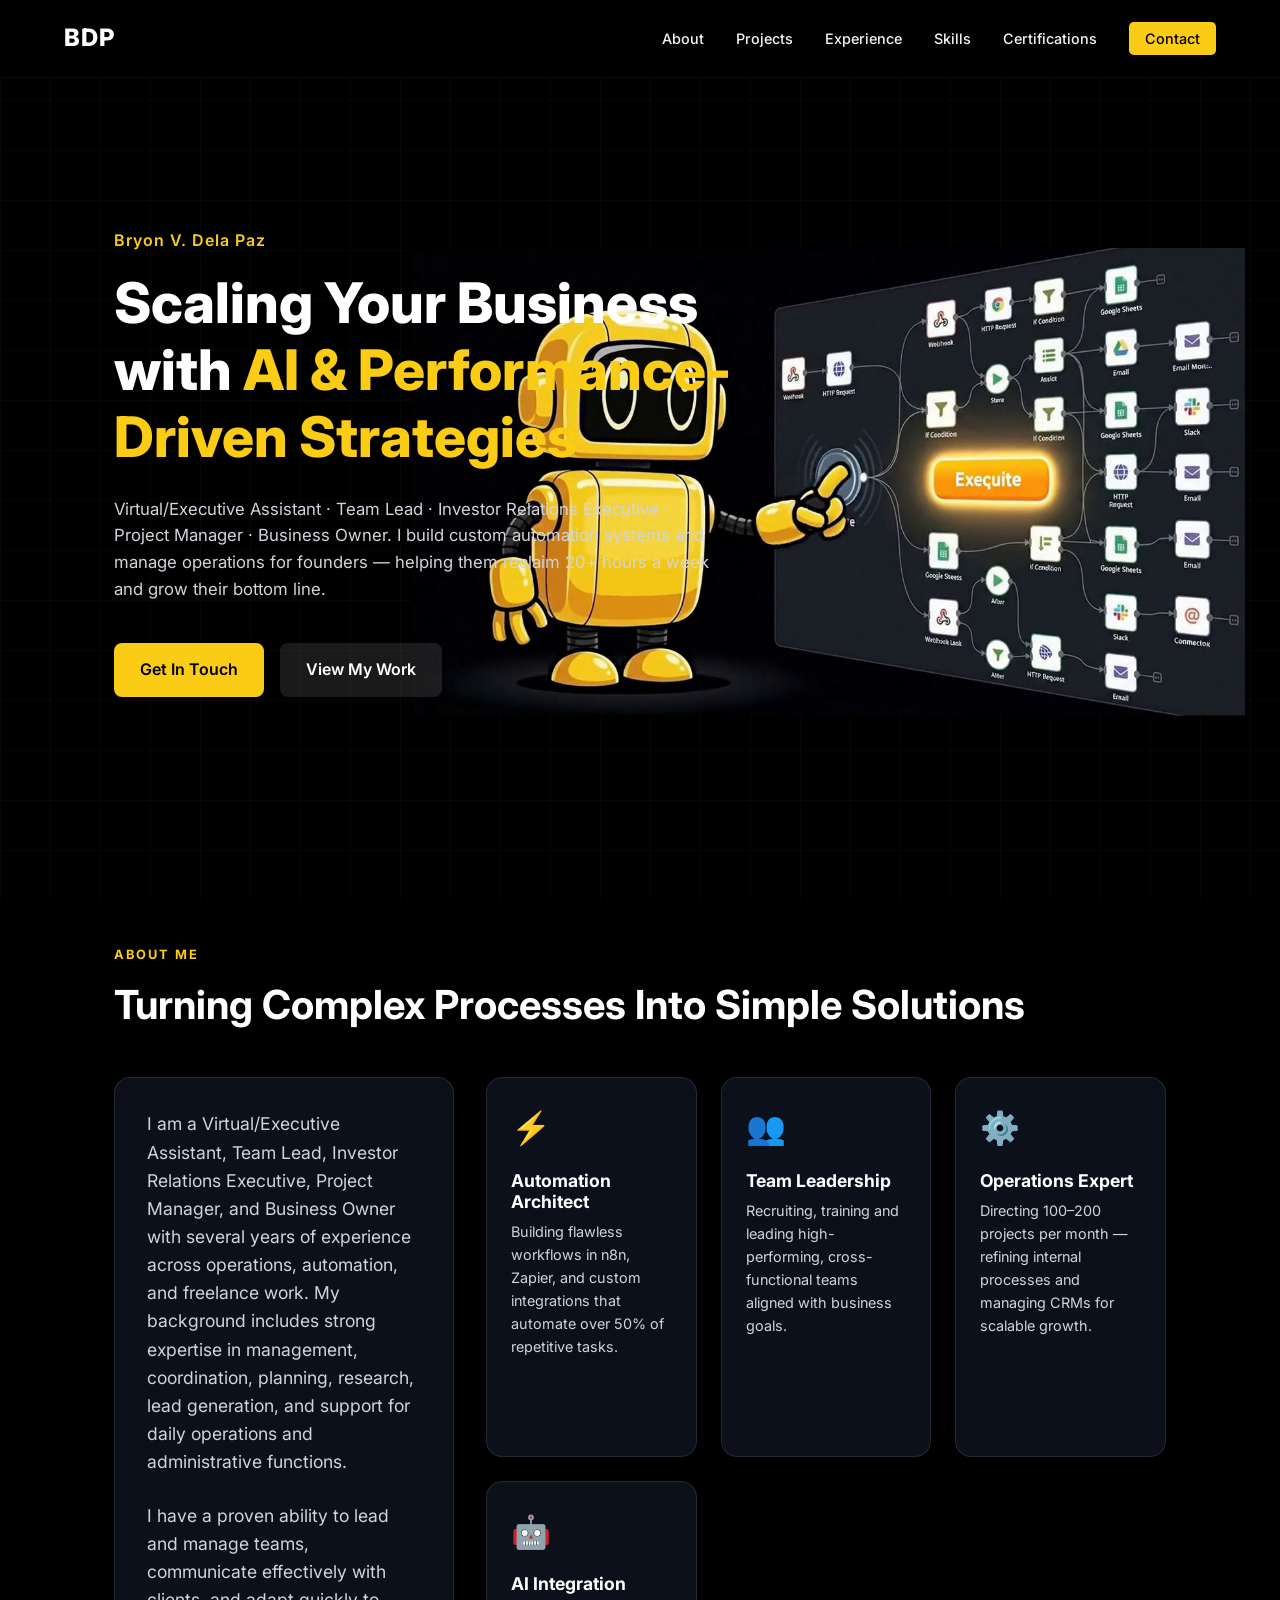
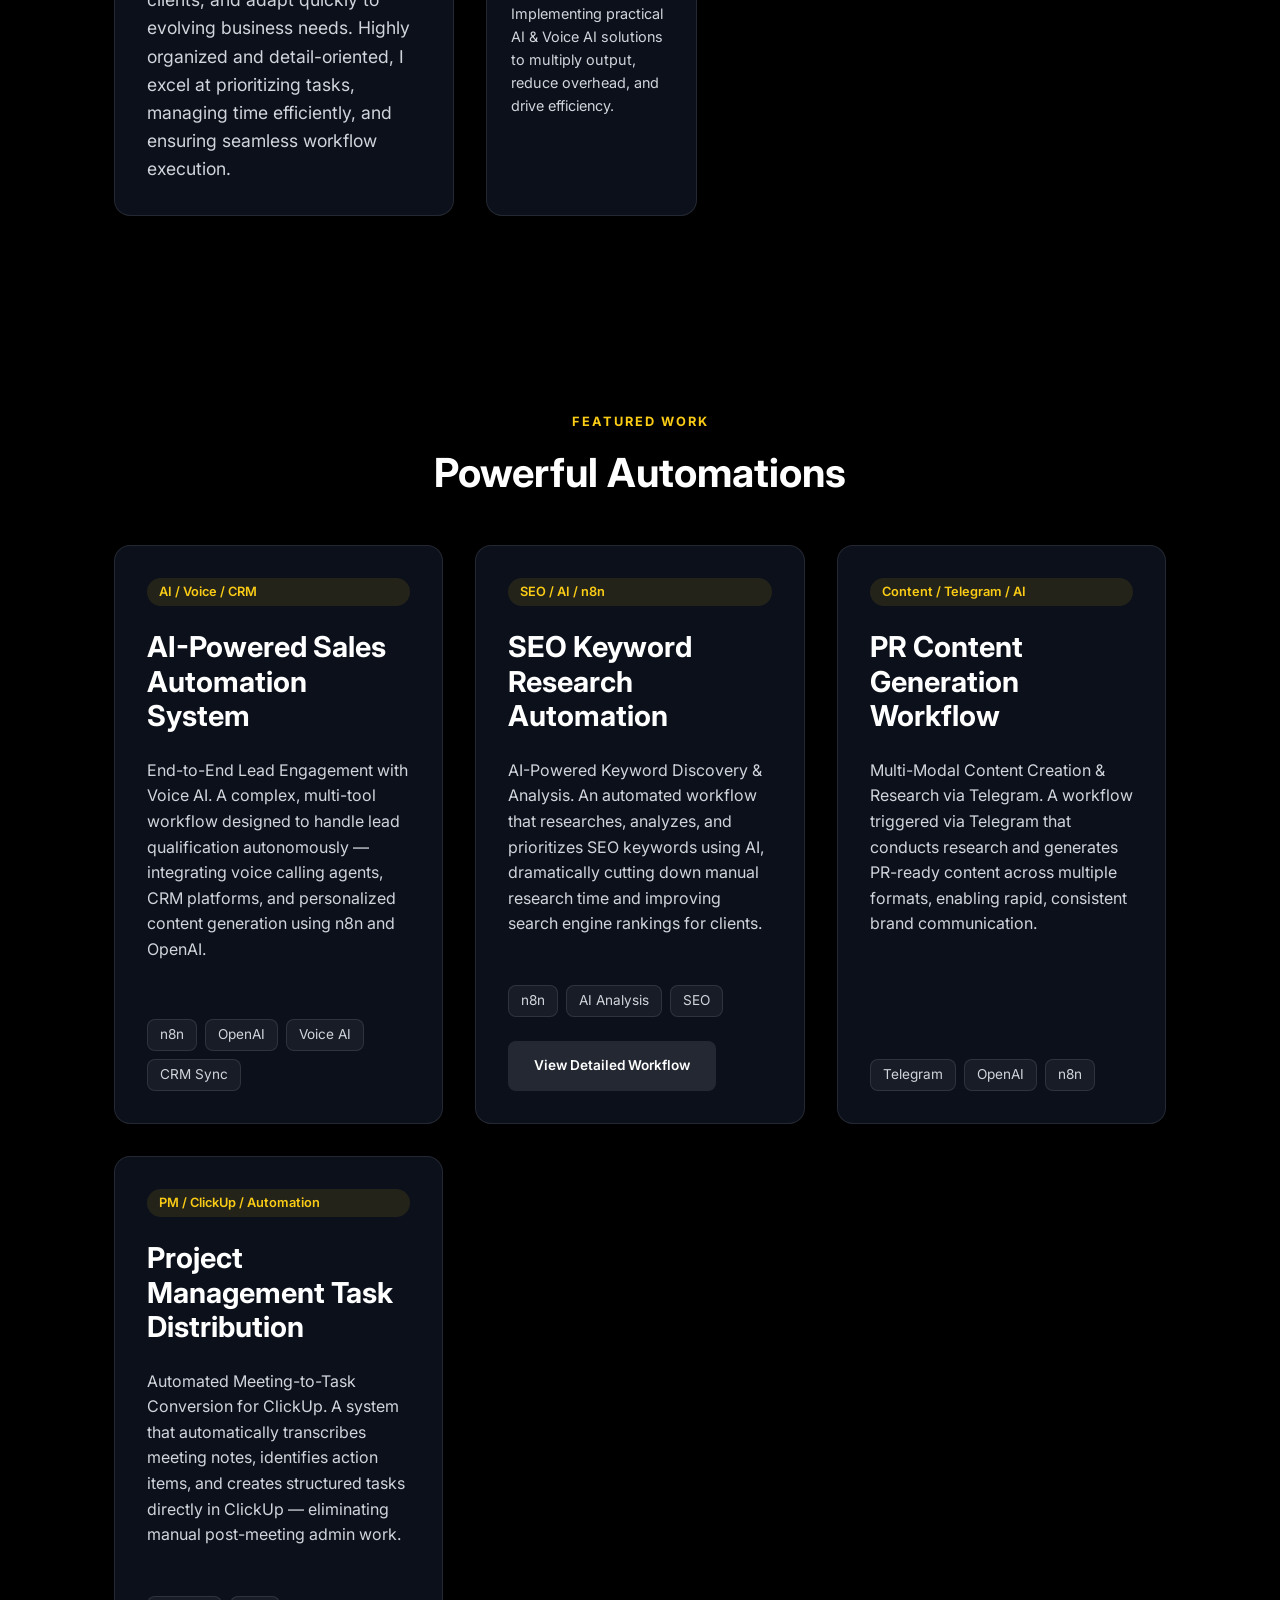
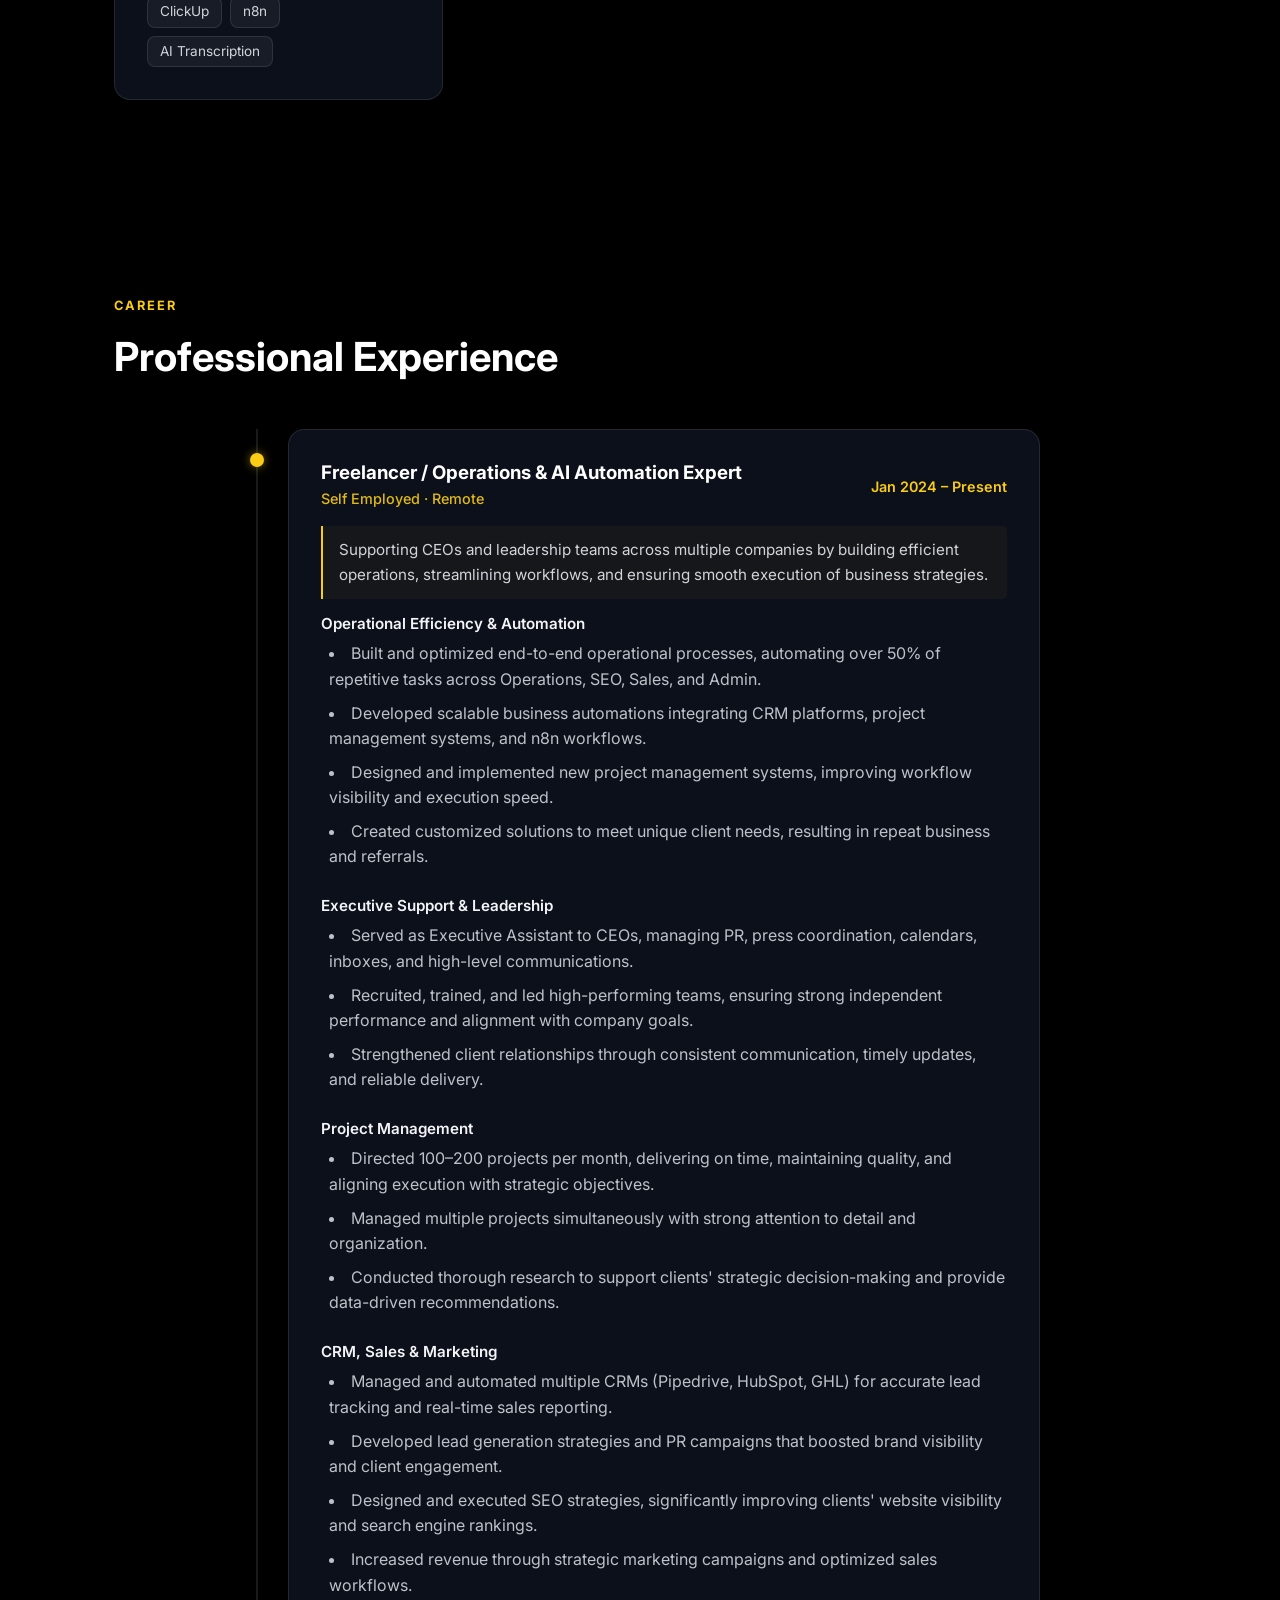
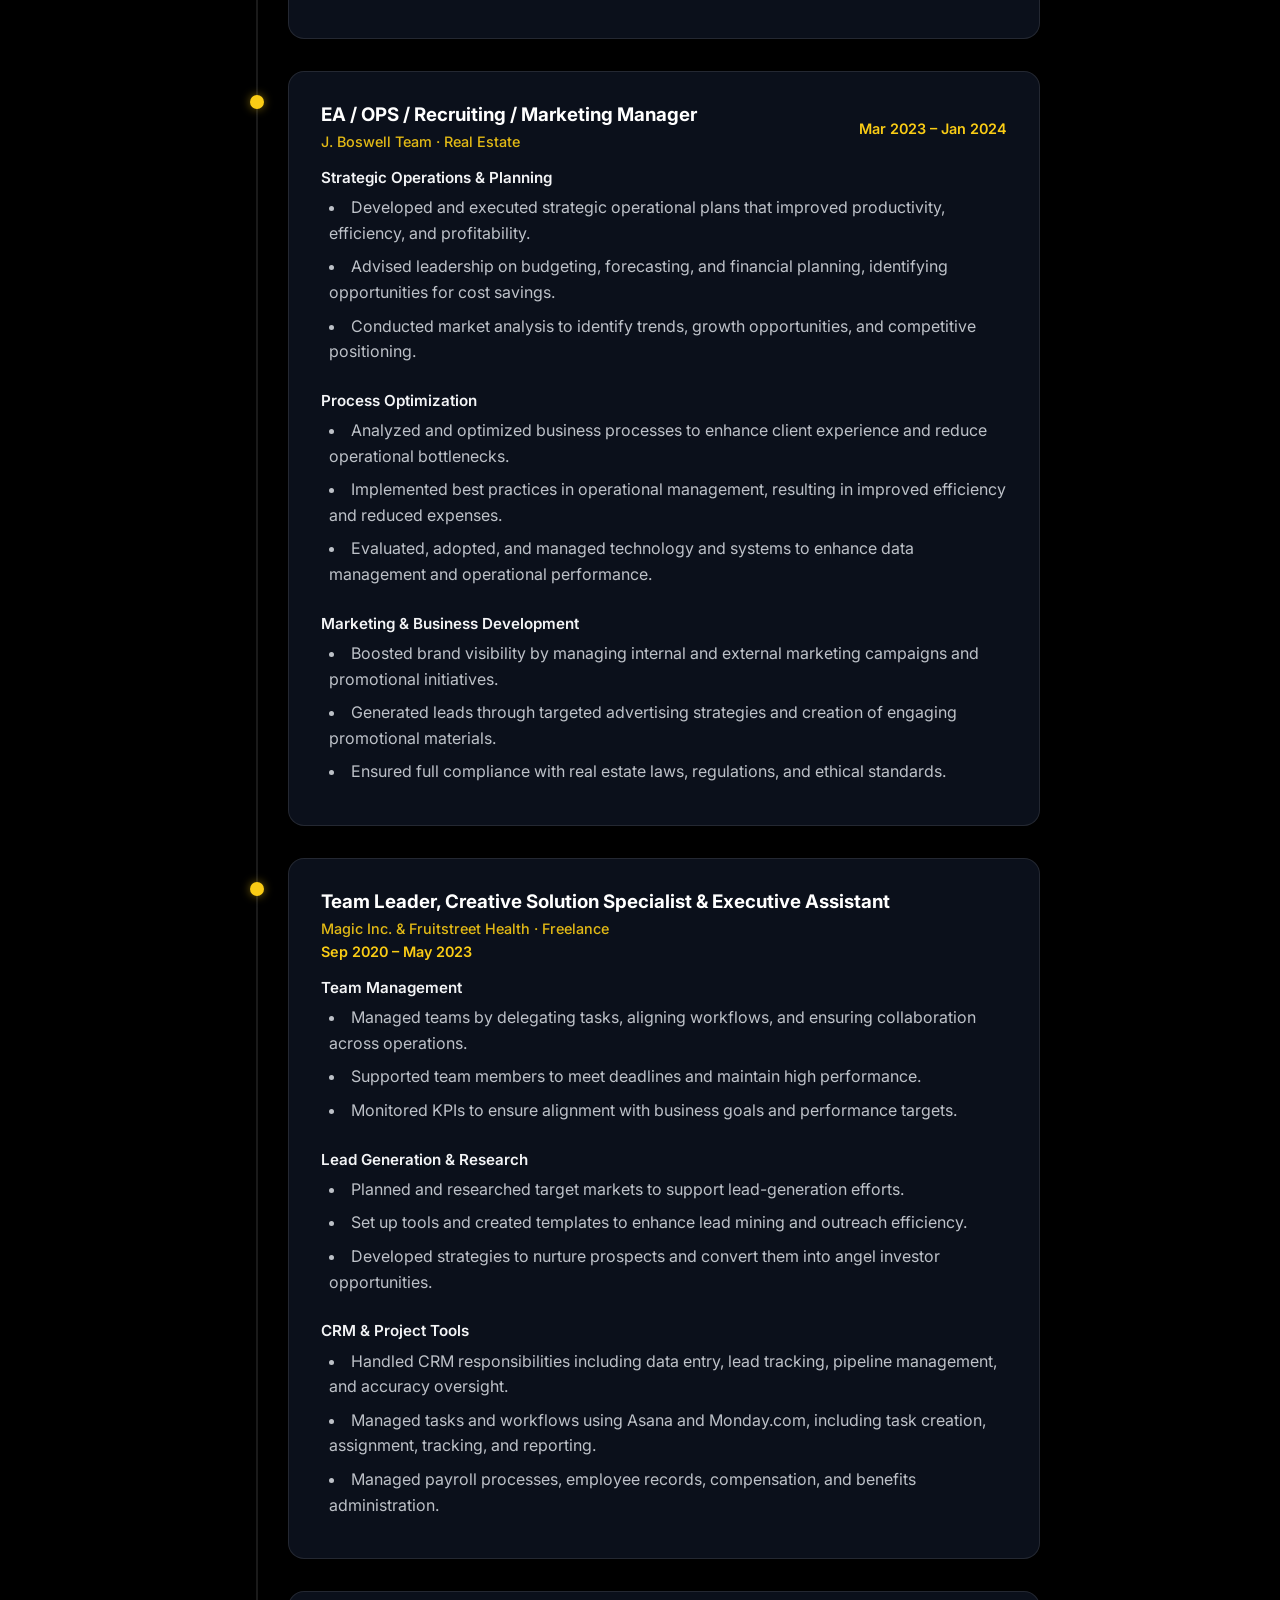
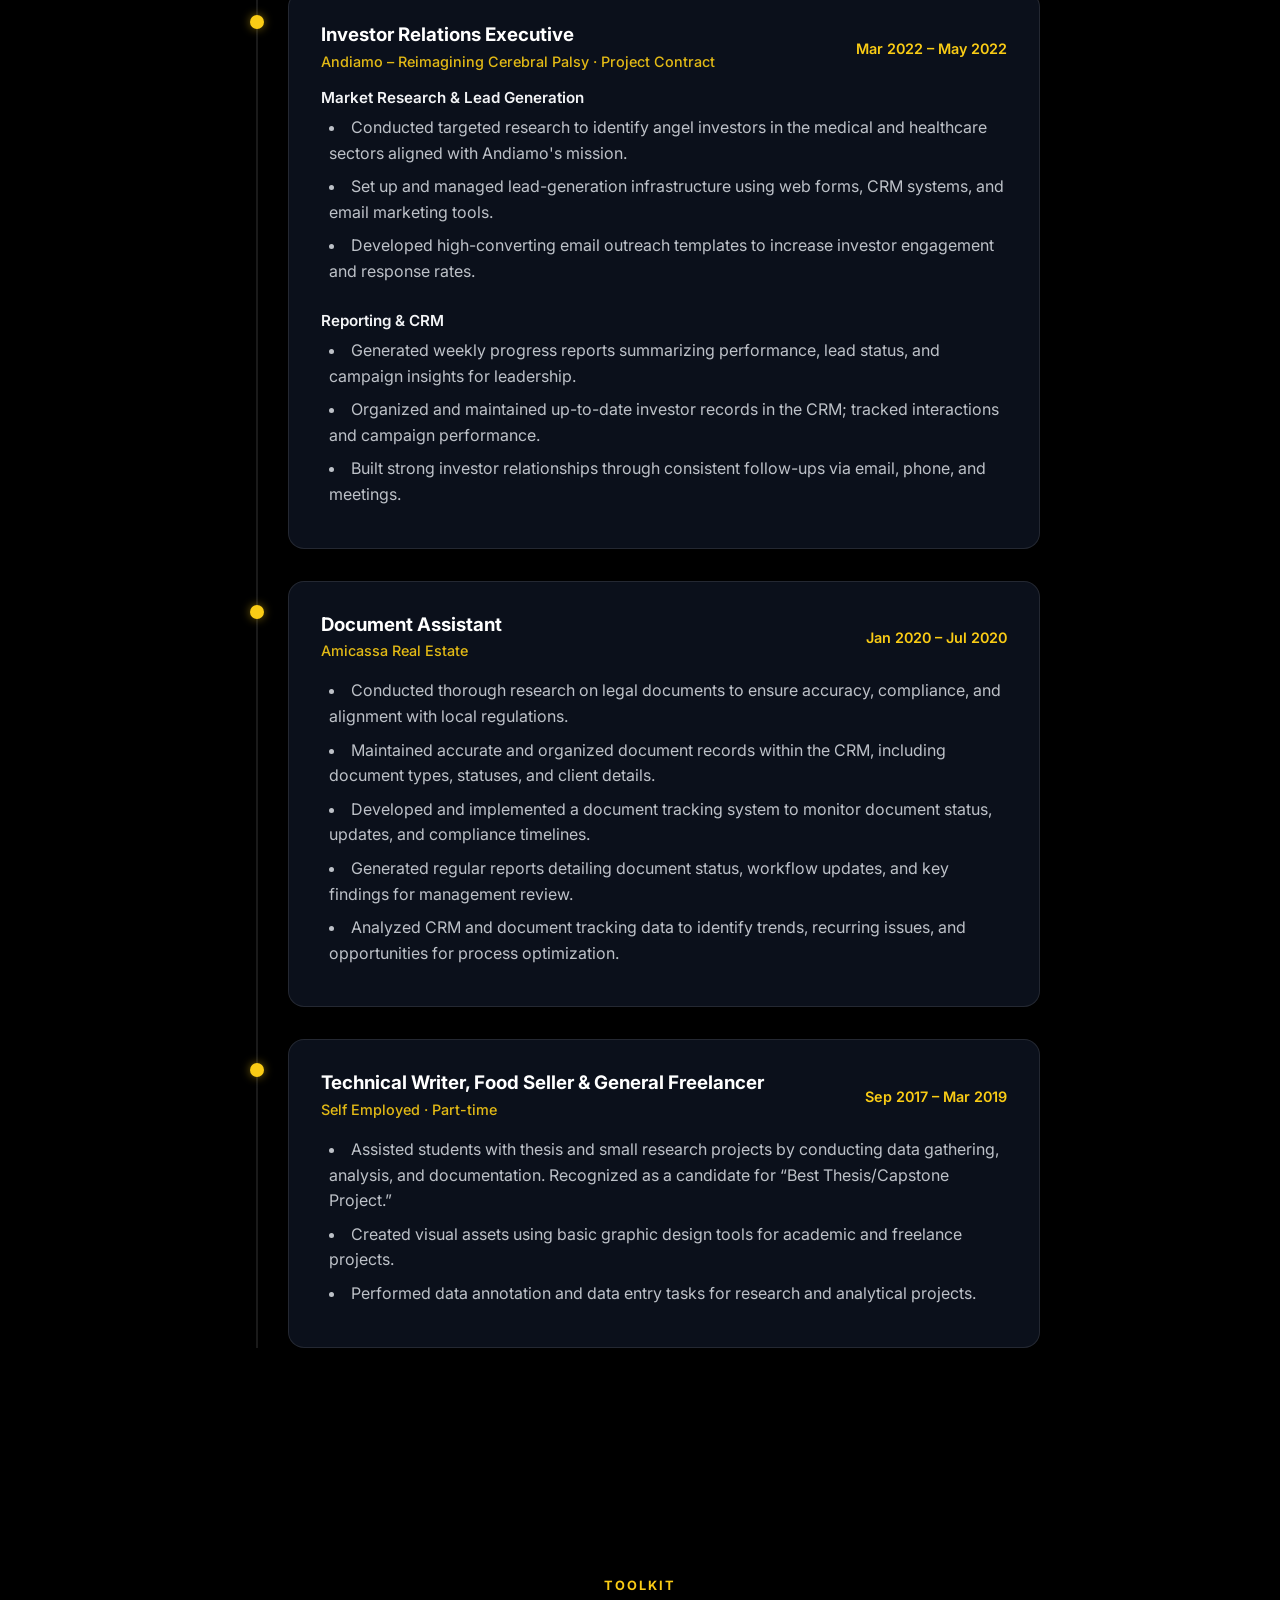
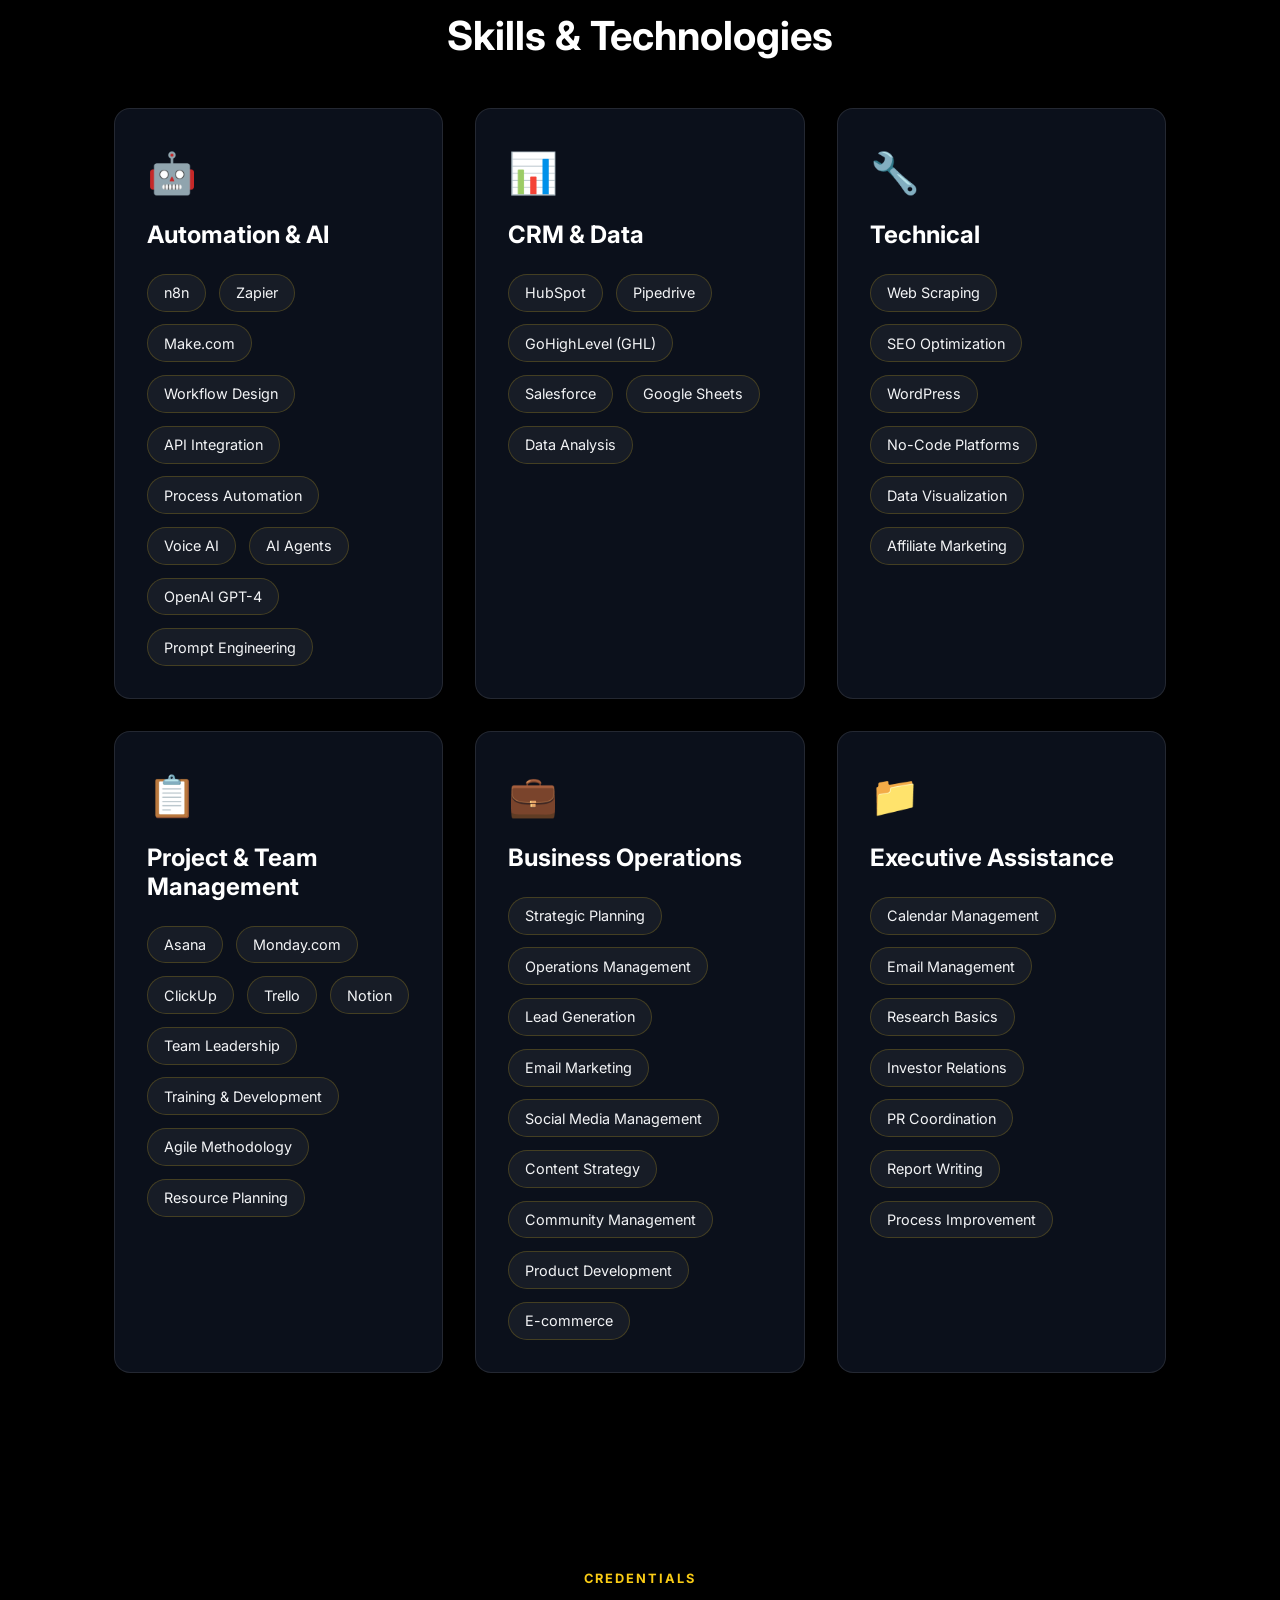
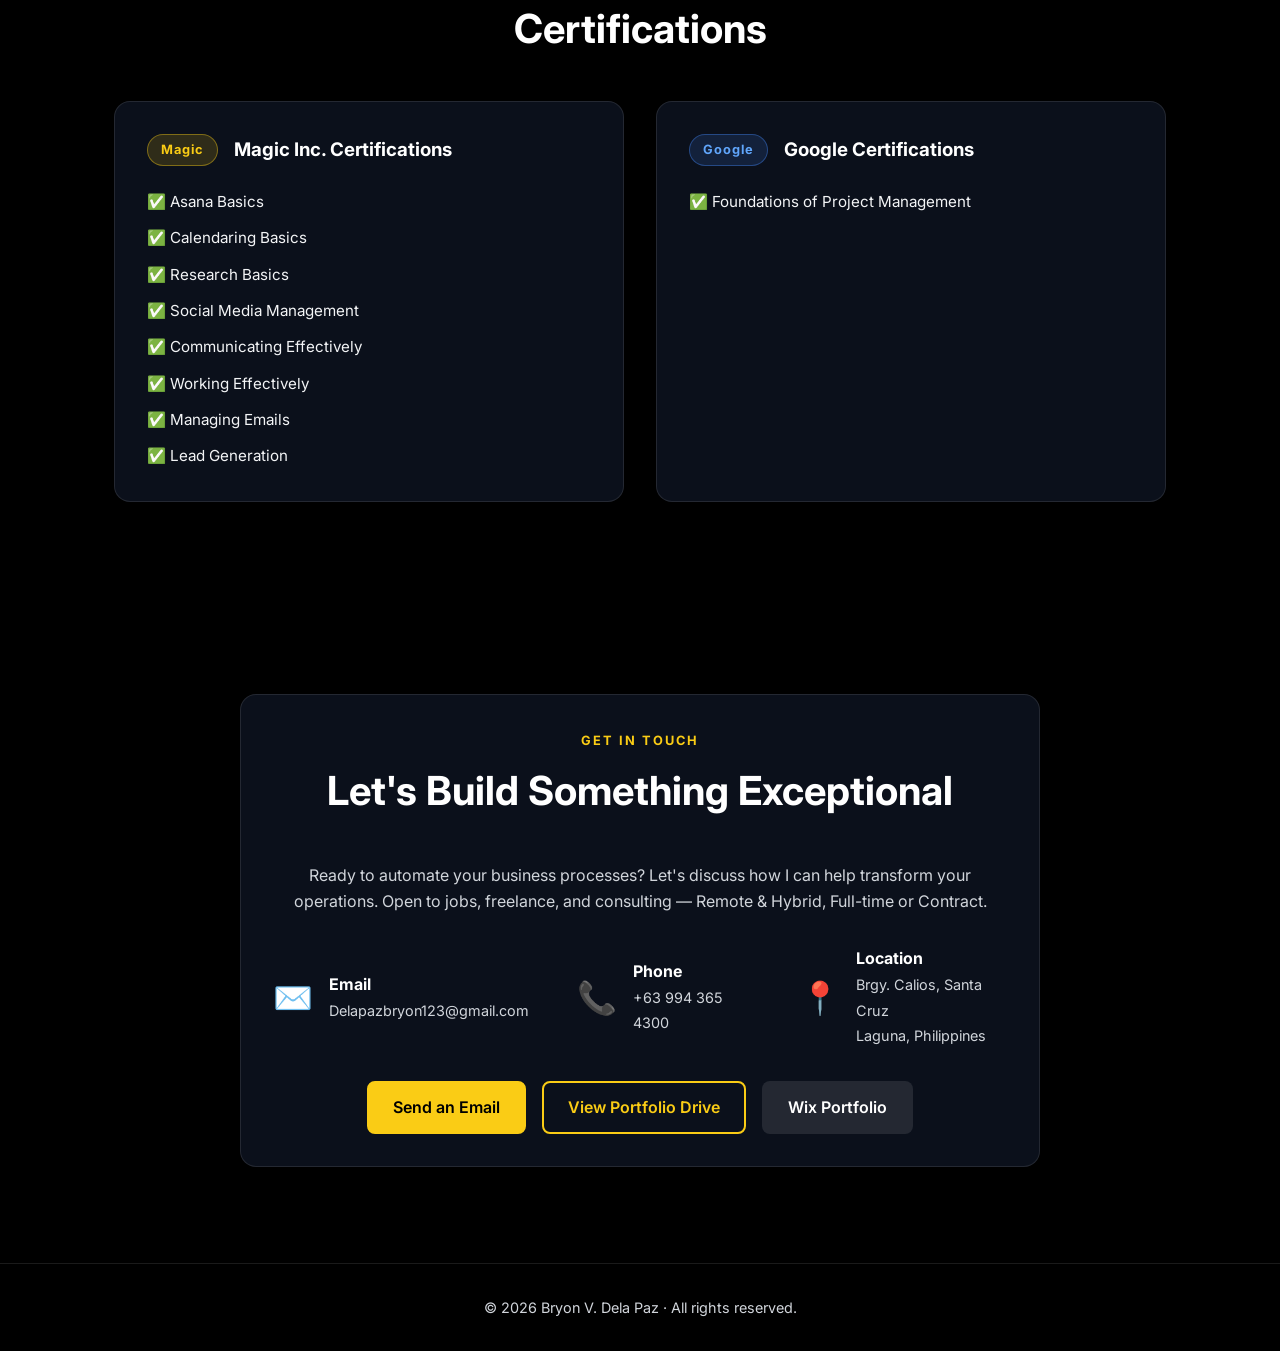
==== index.html @ 1334cb00 "Add detailed AI Keyword Research workflow page" ====
<!DOCTYPE html>
<html lang="en">

<head>
    <meta charset="UTF-8">
    <meta name="viewport" content="width=device-width, initial-scale=1.0">
    <meta name="description"
        content="Bryon V. Dela Paz - Virtual/Executive Assistant, Operations & AI Automation Expert. Helping founders reclaim time through intelligent automation.">
    <title>Bryon V. Dela Paz | Operations & AI Automation Expert</title>
    <link href="https://fonts.googleapis.com/css2?family=Inter:wght@300;400;500;600;700;800&display=swap"
        rel="stylesheet">
    <link rel="stylesheet" href="styles.css">
</head>

<body>

    <div class="bg-grid"></div>

    <!-- Navbar -->
    <nav id="navbar">
        <div class="nav-content">
            <a href="#home" class="logo">BDP</a>
            <ul class="nav-links">
                <li><a href="#about">About</a></li>
                <li><a href="#automations">Projects</a></li>
                <li><a href="#experience">Experience</a></li>
                <li><a href="#skills">Skills</a></li>
                <li><a href="#certifications">Certifications</a></li>
                <li><a href="#contact" class="btn-nav">Contact</a></li>
            </ul>
            <button class="mobile-menu-btn" aria-label="Toggle menu">
                <span class="bar"></span>
                <span class="bar"></span>
                <span class="bar"></span>
            </button>
        </div>
    </nav>

    <!-- Mobile Menu -->
    <div class="mobile-menu">
        <ul class="mobile-links">
            <li><a href="#about">About</a></li>
            <li><a href="#automations">Projects</a></li>
            <li><a href="#experience">Experience</a></li>
            <li><a href="#skills">Skills</a></li>
            <li><a href="#certifications">Certifications</a></li>
            <li><a href="#contact">Contact</a></li>
        </ul>
    </div>

    <main>
        <!-- Hero Section -->
        <section id="home" class="hero section-padding reveal">
            <div class="hero-content">
                <p class="eyebrow">Bryon V. Dela Paz</p>
                <h1 class="hero-title">
                    <span class="text-white">Scaling Your Business with</span>
                    <span class="text-yellow"> AI &amp; Performance-Driven Strategies</span>
                </h1>
                <p class="hero-subtitle">
                    Virtual/Executive Assistant &middot; Team Lead &middot; Investor Relations Executive &middot;
                    Project Manager &middot; Business
                    Owner. I build custom automation systems and manage operations for founders &mdash; helping them
                    reclaim
                    20+ hours a week and grow their bottom line.
                </p>
                <div class="hero-actions">
                    <a href="mailto:Delapazbryon123@gmail.com" class="btn-primary">Get In Touch</a>
                    <a href="#automations" class="btn-secondary">View My Work</a>
                </div>
            </div>
            <div class="hero-image-wrap">
                <canvas id="heroCanvas" class="hero-canvas" width="1280" height="720"></canvas>
            </div>
        </section>

        <!-- About Me -->
        <section id="about" class="about section-padding reveal">
            <div class="section-header">
                <span class="section-label">ABOUT ME</span>
                <h2>Turning Complex Processes Into Simple Solutions</h2>
            </div>

            <div class="about-grid">
                <div class="about-text glass-card glow-card">
                    <p>
                        I am a Virtual/Executive Assistant, Team Lead, Investor Relations Executive, Project Manager,
                        and Business Owner with several years of experience across operations, automation, and freelance
                        work. My background includes strong expertise in management, coordination, planning, research,
                        lead generation, and support for daily operations and administrative functions.
                    </p>
                    <br>
                    <p>
                        I have a proven ability to lead and manage teams, communicate effectively with clients, and
                        adapt quickly to evolving business needs. Highly organized and detail-oriented, I excel at
                        prioritizing tasks, managing time efficiently, and ensuring seamless workflow execution.
                    </p>
                </div>

                <div class="about-pillars">
                    <div class="pillar glass-card hover-lift">
                        <div class="pillar-icon">&#9889;</div>
                        <h3>Automation Architect</h3>
                        <p>Building flawless workflows in n8n, Zapier, and custom integrations that automate over 50% of
                            repetitive tasks.</p>
                    </div>
                    <div class="pillar glass-card hover-lift">
                        <div class="pillar-icon">&#128101;</div>
                        <h3>Team Leadership</h3>
                        <p>Recruiting, training and leading high-performing, cross-functional teams aligned with
                            business goals.</p>
                    </div>
                    <div class="pillar glass-card hover-lift">
                        <div class="pillar-icon">&#9881;&#65039;</div>
                        <h3>Operations Expert</h3>
                        <p>Directing 100&ndash;200 projects per month &mdash; refining internal processes and managing
                            CRMs for
                            scalable growth.</p>
                    </div>
                    <div class="pillar glass-card hover-lift">
                        <div class="pillar-icon">&#129302;</div>
                        <h3>AI Integration</h3>
                        <p>Implementing practical AI &amp; Voice AI solutions to multiply output, reduce overhead, and
                            drive
                            efficiency.</p>
                    </div>
                </div>
            </div>
        </section>

        <!-- Featured Work / Projects -->
        <section id="automations" class="automations section-padding reveal">
            <div class="section-header center">
                <span class="section-label">FEATURED WORK</span>
                <h2>Powerful Automations</h2>
            </div>

            <div class="projects-grid">
                <div class="project-card glass-card glow-card">
                    <span class="project-tag">AI / Voice / CRM</span>
                    <h3>AI-Powered Sales Automation System</h3>
                    <p class="project-description">End-to-End Lead Engagement with Voice AI. A complex, multi-tool
                        workflow designed to handle lead qualification autonomously &mdash; integrating voice calling
                        agents,
                        CRM platforms, and personalized content generation using n8n and OpenAI.</p>
                    <div class="project-tech">
                        <span>n8n</span><span>OpenAI</span><span>Voice AI</span><span>CRM Sync</span>
                    </div>
                </div>

                <div class="project-card glass-card glow-card">
                    <span class="project-tag">SEO / AI / n8n</span>
                    <h3>SEO Keyword Research Automation</h3>
                    <p class="project-description">AI-Powered Keyword Discovery &amp; Analysis. An automated workflow
                        that
                        researches, analyzes, and prioritizes SEO keywords using AI, dramatically cutting down manual
                        research time and improving search engine rankings for clients.</p>
                    <div class="project-tech">
                        <span>n8n</span><span>AI Analysis</span><span>SEO</span>
                    </div>
                    <a href="seo-workflow.html" class="btn-secondary" style="margin-top: 1rem; width: fit-content; font-size: 0.85rem;">View Detailed Workflow</a>
                </div>

                <div class="project-card glass-card glow-card">
                    <span class="project-tag">Content / Telegram / AI</span>
                    <h3>PR Content Generation Workflow</h3>
                    <p class="project-description">Multi-Modal Content Creation &amp; Research via Telegram. A workflow
                        triggered via Telegram that conducts research and generates PR-ready content across multiple
                        formats, enabling rapid, consistent brand communication.</p>
                    <div class="project-tech">
                        <span>Telegram</span><span>OpenAI</span><span>n8n</span>
                    </div>
                </div>

                <div class="project-card glass-card glow-card">
                    <span class="project-tag">PM / ClickUp / Automation</span>
                    <h3>Project Management Task Distribution</h3>
                    <p class="project-description">Automated Meeting-to-Task Conversion for ClickUp. A system that
                        automatically transcribes meeting notes, identifies action items, and creates structured tasks
                        directly in ClickUp &mdash; eliminating manual post-meeting admin work.</p>
                    <div class="project-tech">
                        <span>ClickUp</span><span>n8n</span><span>AI Transcription</span>
                    </div>
                </div>
            </div>
        </section>

        <!-- Professional Experience -->
        <section id="experience" class="experience section-padding reveal">
            <div class="section-header">
                <span class="section-label">CAREER</span>
                <h2>Professional Experience</h2>
            </div>

            <div class="timeline">

                <!-- Role 1 -->
                <div class="timeline-item">
                    <div class="timeline-dot"></div>
                    <div class="timeline-content glass-card hover-lift">
                        <div class="timeline-header">
                            <div>
                                <h3>Freelancer / Operations &amp; AI Automation Expert</h3>
                                <span class="company">Self Employed &middot; Remote</span>
                            </div>
                            <span class="duration">Jan 2024 &ndash; Present</span>
                        </div>
                        <p class="role-overview">Supporting CEOs and leadership teams across multiple companies by
                            building efficient operations, streamlining workflows, and ensuring smooth execution of
                            business strategies.</p>
                        <div class="exp-categories">
                            <div class="exp-category">
                                <h4>Operational Efficiency &amp; Automation</h4>
                                <ul class="experience-list">
                                    <li>Built and optimized end-to-end operational processes, automating over 50% of
                                        repetitive tasks across Operations, SEO, Sales, and Admin.</li>
                                    <li>Developed scalable business automations integrating CRM platforms, project
                                        management systems, and n8n workflows.</li>
                                    <li>Designed and implemented new project management systems, improving workflow
                                        visibility and execution speed.</li>
                                    <li>Created customized solutions to meet unique client needs, resulting in repeat
                                        business and referrals.</li>
                                </ul>
                            </div>
                            <div class="exp-category">
                                <h4>Executive Support &amp; Leadership</h4>
                                <ul class="experience-list">
                                    <li>Served as Executive Assistant to CEOs, managing PR, press coordination,
                                        calendars, inboxes, and high-level communications.</li>
                                    <li>Recruited, trained, and led high-performing teams, ensuring strong independent
                                        performance and alignment with company goals.</li>
                                    <li>Strengthened client relationships through consistent communication, timely
                                        updates, and reliable delivery.</li>
                                </ul>
                            </div>
                            <div class="exp-category">
                                <h4>Project Management</h4>
                                <ul class="experience-list">
                                    <li>Directed 100&ndash;200 projects per month, delivering on time, maintaining
                                        quality,
                                        and aligning execution with strategic objectives.</li>
                                    <li>Managed multiple projects simultaneously with strong attention to detail and
                                        organization.</li>
                                    <li>Conducted thorough research to support clients' strategic decision-making and
                                        provide data-driven recommendations.</li>
                                </ul>
                            </div>
                            <div class="exp-category">
                                <h4>CRM, Sales &amp; Marketing</h4>
                                <ul class="experience-list">
                                    <li>Managed and automated multiple CRMs (Pipedrive, HubSpot, GHL) for accurate lead
                                        tracking and real-time sales reporting.</li>
                                    <li>Developed lead generation strategies and PR campaigns that boosted brand
                                        visibility and client engagement.</li>
                                    <li>Designed and executed SEO strategies, significantly improving clients' website
                                        visibility and search engine rankings.</li>
                                    <li>Increased revenue through strategic marketing campaigns and optimized sales
                                        workflows.</li>
                                </ul>
                            </div>
                        </div>
                    </div>
                </div>

                <!-- Role 2 -->
                <div class="timeline-item">
                    <div class="timeline-dot"></div>
                    <div class="timeline-content glass-card hover-lift">
                        <div class="timeline-header">
                            <div>
                                <h3>EA / OPS / Recruiting / Marketing Manager</h3>
                                <span class="company">J. Boswell Team &middot; Real Estate</span>
                            </div>
                            <span class="duration">Mar 2023 &ndash; Jan 2024</span>
                        </div>
                        <div class="exp-categories">
                            <div class="exp-category">
                                <h4>Strategic Operations &amp; Planning</h4>
                                <ul class="experience-list">
                                    <li>Developed and executed strategic operational plans that improved productivity,
                                        efficiency, and profitability.</li>
                                    <li>Advised leadership on budgeting, forecasting, and financial planning,
                                        identifying opportunities for cost savings.</li>
                                    <li>Conducted market analysis to identify trends, growth opportunities, and
                                        competitive positioning.</li>
                                </ul>
                            </div>
                            <div class="exp-category">
                                <h4>Process Optimization</h4>
                                <ul class="experience-list">
                                    <li>Analyzed and optimized business processes to enhance client experience and
                                        reduce operational bottlenecks.</li>
                                    <li>Implemented best practices in operational management, resulting in improved
                                        efficiency and reduced expenses.</li>
                                    <li>Evaluated, adopted, and managed technology and systems to enhance data
                                        management and operational performance.</li>
                                </ul>
                            </div>
                            <div class="exp-category">
                                <h4>Marketing &amp; Business Development</h4>
                                <ul class="experience-list">
                                    <li>Boosted brand visibility by managing internal and external marketing campaigns
                                        and promotional initiatives.</li>
                                    <li>Generated leads through targeted advertising strategies and creation of engaging
                                        promotional materials.</li>
                                    <li>Ensured full compliance with real estate laws, regulations, and ethical
                                        standards.</li>
                                </ul>
                            </div>
                        </div>
                    </div>
                </div>

                <!-- Role 3 -->
                <div class="timeline-item">
                    <div class="timeline-dot"></div>
                    <div class="timeline-content glass-card hover-lift">
                        <div class="timeline-header">
                            <div>
                                <h3>Team Leader, Creative Solution Specialist &amp; Executive Assistant</h3>
                                <span class="company">Magic Inc. &amp; Fruitstreet Health &middot; Freelance</span>
                            </div>
                            <span class="duration">Sep 2020 &ndash; May 2023</span>
                        </div>
                        <div class="exp-categories">
                            <div class="exp-category">
                                <h4>Team Management</h4>
                                <ul class="experience-list">
                                    <li>Managed teams by delegating tasks, aligning workflows, and ensuring
                                        collaboration across operations.</li>
                                    <li>Supported team members to meet deadlines and maintain high performance.</li>
                                    <li>Monitored KPIs to ensure alignment with business goals and performance targets.
                                    </li>
                                </ul>
                            </div>
                            <div class="exp-category">
                                <h4>Lead Generation &amp; Research</h4>
                                <ul class="experience-list">
                                    <li>Planned and researched target markets to support lead-generation efforts.</li>
                                    <li>Set up tools and created templates to enhance lead mining and outreach
                                        efficiency.</li>
                                    <li>Developed strategies to nurture prospects and convert them into angel investor
                                        opportunities.</li>
                                </ul>
                            </div>
                            <div class="exp-category">
                                <h4>CRM &amp; Project Tools</h4>
                                <ul class="experience-list">
                                    <li>Handled CRM responsibilities including data entry, lead tracking, pipeline
                                        management, and accuracy oversight.</li>
                                    <li>Managed tasks and workflows using Asana and Monday.com, including task creation,
                                        assignment, tracking, and reporting.</li>
                                    <li>Managed payroll processes, employee records, compensation, and benefits
                                        administration.</li>
                                </ul>
                            </div>
                        </div>
                    </div>
                </div>

                <!-- Role 4 -->
                <div class="timeline-item">
                    <div class="timeline-dot"></div>
                    <div class="timeline-content glass-card hover-lift">
                        <div class="timeline-header">
                            <div>
                                <h3>Investor Relations Executive</h3>
                                <span class="company">Andiamo &ndash; Reimagining Cerebral Palsy &middot; Project
                                    Contract</span>
                            </div>
                            <span class="duration">Mar 2022 &ndash; May 2022</span>
                        </div>
                        <div class="exp-categories">
                            <div class="exp-category">
                                <h4>Market Research &amp; Lead Generation</h4>
                                <ul class="experience-list">
                                    <li>Conducted targeted research to identify angel investors in the medical and
                                        healthcare sectors aligned with Andiamo's mission.</li>
                                    <li>Set up and managed lead-generation infrastructure using web forms, CRM systems,
                                        and email marketing tools.</li>
                                    <li>Developed high-converting email outreach templates to increase investor
                                        engagement and response rates.</li>
                                </ul>
                            </div>
                            <div class="exp-category">
                                <h4>Reporting &amp; CRM</h4>
                                <ul class="experience-list">
                                    <li>Generated weekly progress reports summarizing performance, lead status, and
                                        campaign insights for leadership.</li>
                                    <li>Organized and maintained up-to-date investor records in the CRM; tracked
                                        interactions and campaign performance.</li>
                                    <li>Built strong investor relationships through consistent follow-ups via email,
                                        phone, and meetings.</li>
                                </ul>
                            </div>
                        </div>
                    </div>
                </div>

                <!-- Role 5 -->
                <div class="timeline-item">
                    <div class="timeline-dot"></div>
                    <div class="timeline-content glass-card hover-lift">
                        <div class="timeline-header">
                            <div>
                                <h3>Document Assistant</h3>
                                <span class="company">Amicassa Real Estate</span>
                            </div>
                            <span class="duration">Jan 2020 &ndash; Jul 2020</span>
                        </div>
                        <ul class="experience-list">
                            <li>Conducted thorough research on legal documents to ensure accuracy, compliance, and
                                alignment with local regulations.</li>
                            <li>Maintained accurate and organized document records within the CRM, including document
                                types, statuses, and client details.</li>
                            <li>Developed and implemented a document tracking system to monitor document status,
                                updates, and compliance timelines.</li>
                            <li>Generated regular reports detailing document status, workflow updates, and key findings
                                for management review.</li>
                            <li>Analyzed CRM and document tracking data to identify trends, recurring issues, and
                                opportunities for process optimization.</li>
                        </ul>
                    </div>
                </div>

                <!-- Role 6 -->
                <div class="timeline-item">
                    <div class="timeline-dot"></div>
                    <div class="timeline-content glass-card hover-lift">
                        <div class="timeline-header">
                            <div>
                                <h3>Technical Writer, Food Seller &amp; General Freelancer</h3>
                                <span class="company">Self Employed &middot; Part-time</span>
                            </div>
                            <span class="duration">Sep 2017 &ndash; Mar 2019</span>
                        </div>
                        <ul class="experience-list">
                            <li>Assisted students with thesis and small research projects by conducting data gathering,
                                analysis, and documentation. Recognized as a candidate for &ldquo;Best Thesis/Capstone
                                Project.&rdquo;</li>
                            <li>Created visual assets using basic graphic design tools for academic and freelance
                                projects.</li>
                            <li>Performed data annotation and data entry tasks for research and analytical projects.
                            </li>
                        </ul>
                    </div>
                </div>

            </div>
        </section>

        <!-- Skills Section -->
        <section id="skills" class="skills section-padding reveal">
            <div class="section-header center">
                <span class="section-label">TOOLKIT</span>
                <h2>Skills &amp; Technologies</h2>
            </div>

            <div class="skills-grid">
                <div class="skill-category glass-card glow-card">
                    <div class="category-icon">&#129302;</div>
                    <h3>Automation &amp; AI</h3>
                    <div class="skill-tags">
                        <span>n8n</span><span>Zapier</span><span>Make.com</span><span>Workflow Design</span>
                        <span>API Integration</span><span>Process Automation</span><span>Voice AI</span><span>AI
                            Agents</span>
                        <span>OpenAI GPT-4</span><span>Prompt Engineering</span>
                    </div>
                </div>

                <div class="skill-category glass-card glow-card">
                    <div class="category-icon">&#128202;</div>
                    <h3>CRM &amp; Data</h3>
                    <div class="skill-tags">
                        <span>HubSpot</span><span>Pipedrive</span><span>GoHighLevel (GHL)</span><span>Salesforce</span>
                        <span>Google Sheets</span><span>Data Analysis</span>
                    </div>
                </div>

                <div class="skill-category glass-card glow-card">
                    <div class="category-icon">&#128295;</div>
                    <h3>Technical</h3>
                    <div class="skill-tags">
                        <span>Web Scraping</span><span>SEO Optimization</span><span>WordPress</span>
                        <span>No-Code Platforms</span><span>Data Visualization</span><span>Affiliate Marketing</span>
                    </div>
                </div>

                <div class="skill-category glass-card glow-card">
                    <div class="category-icon">&#128203;</div>
                    <h3>Project &amp; Team Management</h3>
                    <div class="skill-tags">
                        <span>Asana</span><span>Monday.com</span><span>ClickUp</span><span>Trello</span><span>Notion</span>
                        <span>Team Leadership</span><span>Training &amp; Development</span><span>Agile
                            Methodology</span>
                        <span>Resource Planning</span>
                    </div>
                </div>

                <div class="skill-category glass-card glow-card">
                    <div class="category-icon">&#128188;</div>
                    <h3>Business Operations</h3>
                    <div class="skill-tags">
                        <span>Strategic Planning</span><span>Operations Management</span><span>Lead Generation</span>
                        <span>Email Marketing</span><span>Social Media Management</span><span>Content Strategy</span>
                        <span>Community Management</span><span>Product Development</span><span>E-commerce</span>
                    </div>
                </div>

                <div class="skill-category glass-card glow-card">
                    <div class="category-icon">&#128193;</div>
                    <h3>Executive Assistance</h3>
                    <div class="skill-tags">
                        <span>Calendar Management</span><span>Email Management</span><span>Research Basics</span>
                        <span>Investor Relations</span><span>PR Coordination</span><span>Report Writing</span>
                        <span>Process Improvement</span>
                    </div>
                </div>
            </div>
        </section>

        <!-- Certifications -->
        <section id="certifications" class="certifications section-padding reveal">
            <div class="section-header center">
                <span class="section-label">CREDENTIALS</span>
                <h2>Certifications</h2>
            </div>

            <div class="certs-grid">
                <div class="cert-group glass-card glow-card">
                    <div class="cert-issuer">
                        <span class="cert-badge magic">Magic</span>
                        <h3>Magic Inc. Certifications</h3>
                    </div>
                    <ul class="cert-list">
                        <li>&#9989; Asana Basics</li>
                        <li>&#9989; Calendaring Basics</li>
                        <li>&#9989; Research Basics</li>
                        <li>&#9989; Social Media Management</li>
                        <li>&#9989; Communicating Effectively</li>
                        <li>&#9989; Working Effectively</li>
                        <li>&#9989; Managing Emails</li>
                        <li>&#9989; Lead Generation</li>
                    </ul>
                </div>

                <div class="cert-group glass-card glow-card">
                    <div class="cert-issuer">
                        <span class="cert-badge google">Google</span>
                        <h3>Google Certifications</h3>
                    </div>
                    <ul class="cert-list">
                        <li>&#9989; Foundations of Project Management</li>
                    </ul>
                </div>
            </div>
        </section>

        <!-- Contact Section -->
        <section id="contact" class="contact section-padding reveal">
            <div class="contact-container glass-card outline">
                <div class="section-header center">
                    <span class="section-label">GET IN TOUCH</span>
                    <h2>Let's Build Something Exceptional</h2>
                    <p>Ready to automate your business processes? Let's discuss how I can help transform your
                        operations. Open to jobs, freelance, and consulting &mdash; Remote &amp; Hybrid, Full-time or
                        Contract.
                    </p>
                </div>

                <div class="contact-info">
                    <a href="mailto:Delapazbryon123@gmail.com" class="contact-item hover-lift">
                        <span class="contact-icon">&#9993;&#65039;</span>
                        <div>
                            <span class="contact-title">Email</span>
                            <span class="contact-detail">Delapazbryon123@gmail.com</span>
                        </div>
                    </a>

                    <a href="tel:+639943654300" class="contact-item hover-lift">
                        <span class="contact-icon">&#128222;</span>
                        <div>
                            <span class="contact-title">Phone</span>
                            <span class="contact-detail">+63 994 365 4300</span>
                        </div>
                    </a>

                    <div class="contact-item">
                        <span class="contact-icon">&#128205;</span>
                        <div>
                            <span class="contact-title">Location</span>
                            <span class="contact-detail">Brgy. Calios, Santa Cruz<br>Laguna, Philippines</span>
                        </div>
                    </div>
                </div>

                <div class="contact-actions">
                    <a href="mailto:Delapazbryon123@gmail.com" class="btn-primary large">Send an Email</a>
                    <a href="https://drive.google.com/drive/folders/1wSpij_Hfwtiamy4hGJVCicU44s9qnPg4?usp=drive_link"
                        target="_blank" rel="noopener noreferrer" class="btn-outline">View Portfolio Drive</a>
                    <a href="https://delapazbryon123.wixsite.com/bryon-dela-paz" target="_blank"
                        rel="noopener noreferrer" class="btn-secondary">Wix Portfolio</a>
                </div>
            </div>
        </section>

    </main>

    <footer>
        <div class="footer-content">
            <p>&copy; <span id="year"></span> Bryon V. Dela Paz &middot; All rights reserved.</p>
        </div>
    </footer>

    <script src="script.js"></script>
</body>

</html>
---- styles.css ----
:root {
    --bg-color: #000000;
    --text-main: #D1D5DB;
    --text-light: #F3F4F6;
    --text-white: #FFFFFF;
    --accent-yellow: #FACC15;
    --accent-yellow-dark: #EAB308;
    --accent-yellow-glow: rgba(250, 204, 21, 0.4);
    --card-bg: rgba(17, 24, 39, 0.7);
    --card-border: rgba(255, 255, 255, 0.1);
    --font-main: 'Inter', sans-serif;
    --transition: all 0.3s cubic-bezier(0.25, 0.8, 0.25, 1);
}

* {
    margin: 0;
    padding: 0;
    box-sizing: border-box;
}

html {
    scroll-behavior: smooth;
    font-size: 16px;
}

body {
    font-family: var(--font-main);
    background-color: var(--bg-color);
    color: var(--text-main);
    line-height: 1.6;
    overflow-x: hidden;
}

/* Background grid effect */
.bg-grid {
    position: fixed;
    top: 0;
    left: 0;
    width: 100vw;
    height: 100vh;
    z-index: -1;
    background-image: linear-gradient(rgba(250, 204, 21, 0.03) 1px, transparent 1px),
        linear-gradient(90deg, rgba(250, 204, 21, 0.03) 1px, transparent 1px);
    background-size: 50px 50px;
    pointer-events: none;
}

/* Typography */
h1,
h2,
h3,
h4 {
    color: var(--text-white);
    line-height: 1.2;
}

.text-yellow {
    color: var(--accent-yellow);
}

.text-white {
    color: var(--text-white);
}

a {
    text-decoration: none;
    color: inherit;
    transition: var(--transition);
}

.section-padding {
    padding: 6rem 1.5rem;
    max-width: 1100px;
    margin: 0 auto;
}

.section-label {
    display: inline-block;
    color: var(--accent-yellow);
    font-size: 0.8rem;
    font-weight: 700;
    letter-spacing: 2px;
    text-transform: uppercase;
    margin-bottom: 1rem;
}

.center {
    text-align: center;
}

/* Glassmorphism Cards */
.glass-card {
    background: var(--card-bg);
    backdrop-filter: blur(10px);
    -webkit-backdrop-filter: blur(10px);
    border: 1px solid var(--card-border);
    border-radius: 1rem;
    padding: 2rem;
    transition: var(--transition);
}

.glow-card:hover {
    border-color: var(--accent-yellow);
    box-shadow: 0 0 20px var(--accent-yellow-glow);
}

.hover-lift:hover {
    transform: translateY(-5px);
    border-color: rgba(255, 255, 255, 0.2);
}

/* Buttons */
.btn-primary,
.btn-secondary,
.btn-outline {
    display: inline-flex;
    align-items: center;
    justify-content: center;
    padding: 0.75rem 1.5rem;
    border-radius: 0.5rem;
    font-weight: 600;
    cursor: pointer;
    transition: var(--transition);
}

.btn-primary {
    background-color: var(--accent-yellow);
    color: #000;
    border: 2px solid var(--accent-yellow);
}

.btn-primary:hover {
    background-color: var(--accent-yellow-dark);
    border-color: var(--accent-yellow-dark);
    transform: translateY(-2px);
}

.btn-secondary {
    background-color: rgba(255, 255, 255, 0.1);
    color: var(--text-white);
    border: 2px solid transparent;
}

.btn-secondary:hover {
    background-color: rgba(255, 255, 255, 0.2);
}

.btn-outline {
    background-color: transparent;
    color: var(--accent-yellow);
    border: 2px solid var(--accent-yellow);
}

.btn-outline:hover {
    background-color: rgba(250, 204, 21, 0.1);
}

/* Navbar */
nav {
    position: fixed;
    top: 0;
    left: 0;
    width: 100%;
    background: rgba(0, 0, 0, 0.85);
    backdrop-filter: blur(12px);
    z-index: 1000;
    border-bottom: 1px solid rgba(255, 255, 255, 0.05);
    transition: var(--transition);
}

nav.scrolled {
    padding: 0.5rem 0;
    box-shadow: 0 4px 30px rgba(0, 0, 0, 0.5);
}

.nav-content {
    max-width: 1200px;
    margin: 0 auto;
    padding: 1.2rem 1.5rem;
    display: flex;
    justify-content: space-between;
    align-items: center;
}

.logo {
    font-size: 1.5rem;
    font-weight: 800;
    color: var(--text-white);
    letter-spacing: 1px;
}

.nav-links {
    display: flex;
    list-style: none;
    gap: 2rem;
    align-items: center;
}

.nav-links a {
    font-size: 0.9rem;
    font-weight: 500;
    color: var(--text-light);
}

.nav-links a:hover {
    color: var(--accent-yellow);
}

.btn-nav {
    background: var(--accent-yellow);
    color: #000 !important;
    padding: 0.5rem 1rem;
    border-radius: 0.3rem;
    font-weight: 600;
}

.btn-nav:hover {
    background: var(--accent-yellow-dark);
}

/* Mobile Menu */
.mobile-menu-btn {
    display: none;
    background: none;
    border: none;
    cursor: pointer;
    z-index: 1001;
}

.bar {
    display: block;
    width: 25px;
    height: 2px;
    margin: 5px auto;
    background-color: var(--text-white);
    transition: var(--transition);
}

.mobile-menu {
    position: fixed;
    top: 0;
    left: 0;
    width: 100%;
    height: 100vh;
    background: rgba(0, 0, 0, 0.95);
    backdrop-filter: blur(15px);
    z-index: 999;
    display: flex;
    justify-content: center;
    align-items: center;
    opacity: 0;
    visibility: hidden;
    transition: var(--transition);
}

.mobile-menu.active {
    opacity: 1;
    visibility: visible;
}

.mobile-links {
    list-style: none;
    text-align: center;
}

.mobile-links li {
    margin: 2rem 0;
}

.mobile-links a {
    font-size: 1.5rem;
    font-weight: 600;
    color: var(--text-white);
}

.mobile-links a:hover {
    color: var(--accent-yellow);
}

/* Main Content Padding for Header */
main {
    padding-top: 5rem;
}

/* Hero Section */
.hero {
    position: relative;
    min-height: 85vh;
    display: flex;
    align-items: center;
    justify-content: flex-start;
}

.hero-content {
    flex: 1;
    max-width: 650px;
    position: relative;
    z-index: 2;
}

.hero-image-wrap {
    position: absolute;
    right: -5%;
    top: 50%;
    transform: translateY(-46%);
    /* Slightly offset to visually center the robot perfectly */
    width: 65vw;
    max-width: 950px;
    display: flex;
    align-items: center;
    justify-content: flex-end;
    z-index: 1;
    pointer-events: none;
}

.hero-canvas {
    width: 100%;
    height: auto;
    display: block;
    mix-blend-mode: screen;
}

.eyebrow {
    color: var(--accent-yellow);
    font-weight: 600;
    margin-bottom: 1rem;
    letter-spacing: 1px;
}

.hero-title {
    font-size: clamp(2.2rem, 4.5vw, 3.5rem);
    font-weight: 800;
    margin-bottom: 1.5rem;
}

.hero-subtitle {
    font-size: 1.05rem;
    color: var(--text-main);
    margin-bottom: 2.5rem;
    max-width: 600px;
}

.hero-actions {
    display: flex;
    gap: 1rem;
}

/* About Section */
.section-header h2 {
    font-size: clamp(2rem, 4vw, 2.5rem);
    margin-bottom: 3rem;
}

.about-grid {
    display: grid;
    grid-template-columns: 1fr;
    gap: 2rem;
}

.about-text p {
    font-size: 1.1rem;
}

.about-grid {
    display: grid;
    grid-template-columns: 1fr;
    gap: 2rem;
}

@media (min-width: 768px) {
    .about-grid {
        grid-template-columns: 1fr 2fr;
    }
}

.about-text {
    align-self: start;
}

.about-pillars {
    display: grid;
    grid-template-columns: repeat(auto-fit, minmax(200px, 1fr));
    gap: 1.5rem;
}

.pillar {
    padding: 1.5rem;
}

.pillar-icon {
    font-size: 2rem;
    margin-bottom: 1rem;
}

.pillar h3 {
    font-size: 1.1rem;
    margin-bottom: 0.5rem;
}

.pillar p {
    font-size: 0.9rem;
    color: var(--text-main);
}

/* Automations Section */
.projects-grid {
    display: grid;
    grid-template-columns: repeat(auto-fit, minmax(300px, 1fr));
    gap: 2rem;
    margin-top: 2rem;
}

.project-card {
    display: flex;
    flex-direction: column;
    gap: 0.5rem;
}

.project-tag {
    background: rgba(250, 204, 21, 0.1);
    color: var(--accent-yellow);
    padding: 0.25rem 0.75rem;
    border-radius: 1rem;
    font-size: 0.8rem;
    font-weight: 600;
    display: inline-block;
    margin-bottom: 1rem;
}

.project-card h3 {
    font-size: 1.8rem;
    margin-bottom: 1rem;
}

.project-description {
    margin-bottom: 1.5rem;
}

.project-tech {
    display: flex;
    flex-wrap: wrap;
    gap: 0.5rem;
    margin-top: auto;
    padding-top: 1rem;
}

.project-tech span {
    font-size: 0.85rem;
    background: rgba(255, 255, 255, 0.05);
    border: 1px solid rgba(255, 255, 255, 0.1);
    padding: 0.25rem 0.75rem;
    border-radius: 0.5rem;
}

/* Experience Timeline */
.company {
    display: block;
    font-size: 0.9rem;
    color: var(--accent-yellow);
    font-weight: 500;
    margin-top: 0.2rem;
    opacity: 0.9;
}

.role-overview {
    font-size: 0.95rem;
    margin-bottom: 1rem;
    padding: 0.75rem 1rem;
    border-left: 2px solid var(--accent-yellow);
    background: rgba(250, 204, 21, 0.04);
    border-radius: 0 0.3rem 0.3rem 0;
}

.exp-categories {
    display: flex;
    flex-direction: column;
    gap: 1.2rem;
    margin-top: 0.5rem;
}

.exp-category h4 {
    font-size: 0.95rem;
    color: var(--text-light);
    margin-bottom: 0.5rem;
    font-weight: 600;
}

.timeline {
    position: relative;
    max-width: 800px;
    margin: 0 auto;
}

.timeline::before {
    content: '';
    position: absolute;
    top: 0;
    left: 1rem;
    height: 100%;
    width: 2px;
    background: var(--card-border);
}

.timeline-item {
    position: relative;
    padding-left: 3rem;
    margin-bottom: 2rem;
}

.timeline-dot {
    position: absolute;
    left: 0.6rem;
    top: 1.5rem;
    width: 14px;
    height: 14px;
    background: var(--accent-yellow);
    border-radius: 50%;
    box-shadow: 0 0 10px rgba(250, 204, 21, 0.5);
}

.timeline-header {
    display: flex;
    flex-wrap: wrap;
    justify-content: space-between;
    align-items: center;
    margin-bottom: 1rem;
}

.duration {
    color: var(--accent-yellow);
    font-weight: 600;
    font-size: 0.9rem;
}

.experience-list {
    list-style-position: inside;
    padding-left: 0.5rem;
}

.experience-list li {
    margin-bottom: 0.5rem;
    color: var(--text-main);
    opacity: 0.9;
}

/* Skills */
.skills-grid {
    display: grid;
    grid-template-columns: repeat(auto-fit, minmax(280px, 1fr));
    gap: 2rem;
    margin-top: 2rem;
}

.category-icon {
    font-size: 2.5rem;
    margin-bottom: 1rem;
}

.skill-category h3 {
    margin-bottom: 1.5rem;
    font-size: 1.5rem;
}

.skill-tags {
    display: flex;
    flex-wrap: wrap;
    gap: 0.8rem;
}

.skill-tags span {
    background: rgba(255, 255, 255, 0.05);
    border: 1px solid rgba(250, 204, 21, 0.2);
    padding: 0.4rem 1rem;
    border-radius: 20px;
    font-size: 0.9rem;
    color: var(--text-light);
    transition: var(--transition);
}

.skill-tags span:hover {
    background: rgba(250, 204, 21, 0.1);
    border-color: var(--accent-yellow);
    transform: translateY(-2px);
}

/* Certifications */
.certs-grid {
    display: grid;
    grid-template-columns: repeat(auto-fit, minmax(280px, 1fr));
    gap: 2rem;
    margin-top: 2rem;
}

.cert-issuer {
    display: flex;
    align-items: center;
    gap: 1rem;
    margin-bottom: 1.5rem;
}

.cert-badge {
    padding: 0.3rem 0.8rem;
    border-radius: 20px;
    font-weight: 700;
    font-size: 0.8rem;
    letter-spacing: 1px;
}

.cert-badge.magic {
    background: rgba(250, 204, 21, 0.15);
    color: var(--accent-yellow);
    border: 1px solid rgba(250, 204, 21, 0.4);
}

.cert-badge.google {
    background: rgba(66, 133, 244, 0.15);
    color: #60a5fa;
    border: 1px solid rgba(66, 133, 244, 0.4);
}

.cert-list {
    list-style: none;
    display: flex;
    flex-direction: column;
    gap: 0.75rem;
}

.cert-list li {
    font-size: 0.95rem;
    color: var(--text-light);
}

/* Contact */
.contact-container {
    max-width: 800px;
    margin: 0 auto;
    text-align: center;
}

.contact-info {
    display: flex;
    flex-direction: column;
    gap: 1.5rem;
    margin: 2rem 0;
    align-items: center;
}

@media (min-width: 600px) {
    .contact-info {
        flex-direction: row;
        justify-content: center;
        gap: 3rem;
    }
}

.contact-item {
    display: flex;
    align-items: center;
    gap: 1rem;
    text-align: left;
}

.contact-icon {
    font-size: 2rem;
}

.contact-title {
    display: block;
    font-weight: 700;
    color: var(--text-white);
}

.contact-detail {
    font-size: 0.9rem;
    color: var(--text-main);
}

.contact-actions {
    display: flex;
    flex-wrap: wrap;
    gap: 1rem;
    justify-content: center;
    margin-top: 2rem;
}

/* Footer */
footer {
    text-align: center;
    padding: 2rem;
    border-top: 1px solid var(--card-border);
    color: var(--text-main);
    font-size: 0.9rem;
}

/* Animations (Reveal via JS) */
.reveal {
    opacity: 0;
    transform: translateY(30px);
    transition: all 0.8s ease-out;
}

.reveal.active {
    opacity: 1;
    transform: translateY(0);
}

/* Mobile Responsive Adjustments */
@media (max-width: 900px) {
    .hero {
        flex-direction: column;
        text-align: center;
        min-height: auto;
        padding-top: 7rem;
        padding-bottom: 0;
        justify-content: center;
    }

    .hero-content {
        max-width: 100%;
        margin-bottom: 2rem;
    }

    .hero-image-wrap {
        position: relative;
        width: 130vw;
        max-width: none;
        right: auto;
        top: auto;
        transform: none;
        margin-left: -15vw;
        /* Center the oversized image block */
        z-index: 1;
    }

    .hero-subtitle {
        max-width: 100%;
    }
}

@media (max-width: 768px) {
    .nav-links {
        display: none;
    }

    .mobile-menu-btn {
        display: block;
    }

    .hero-actions {
        flex-direction: column;
        align-items: center;
    }

    .hero-actions a {
        width: 100%;
    }

    .timeline::before {
        left: 1rem;
    }

    .timeline-dot {
        left: 0.6rem;
    }

    .timeline-item {
        padding-left: 2.5rem;
    }

    .about-grid {
        grid-template-columns: 1fr;
    }
}
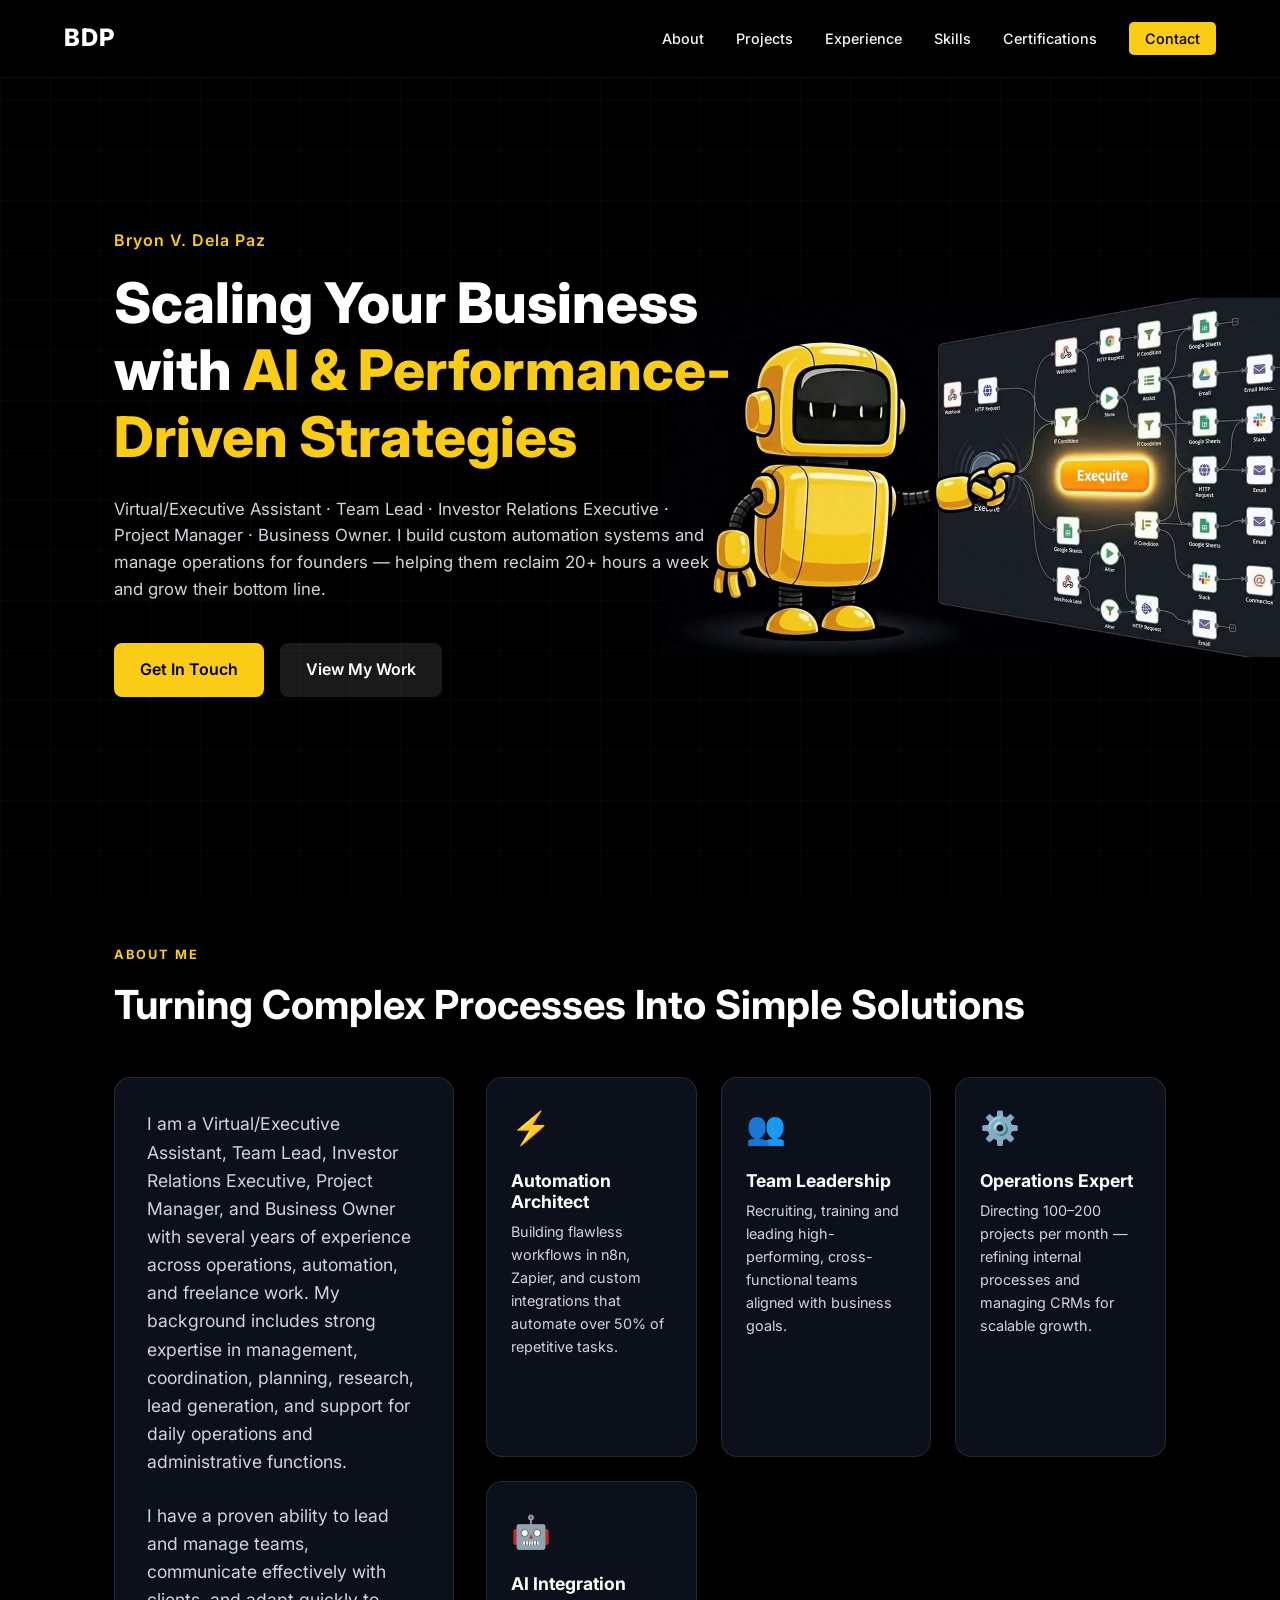
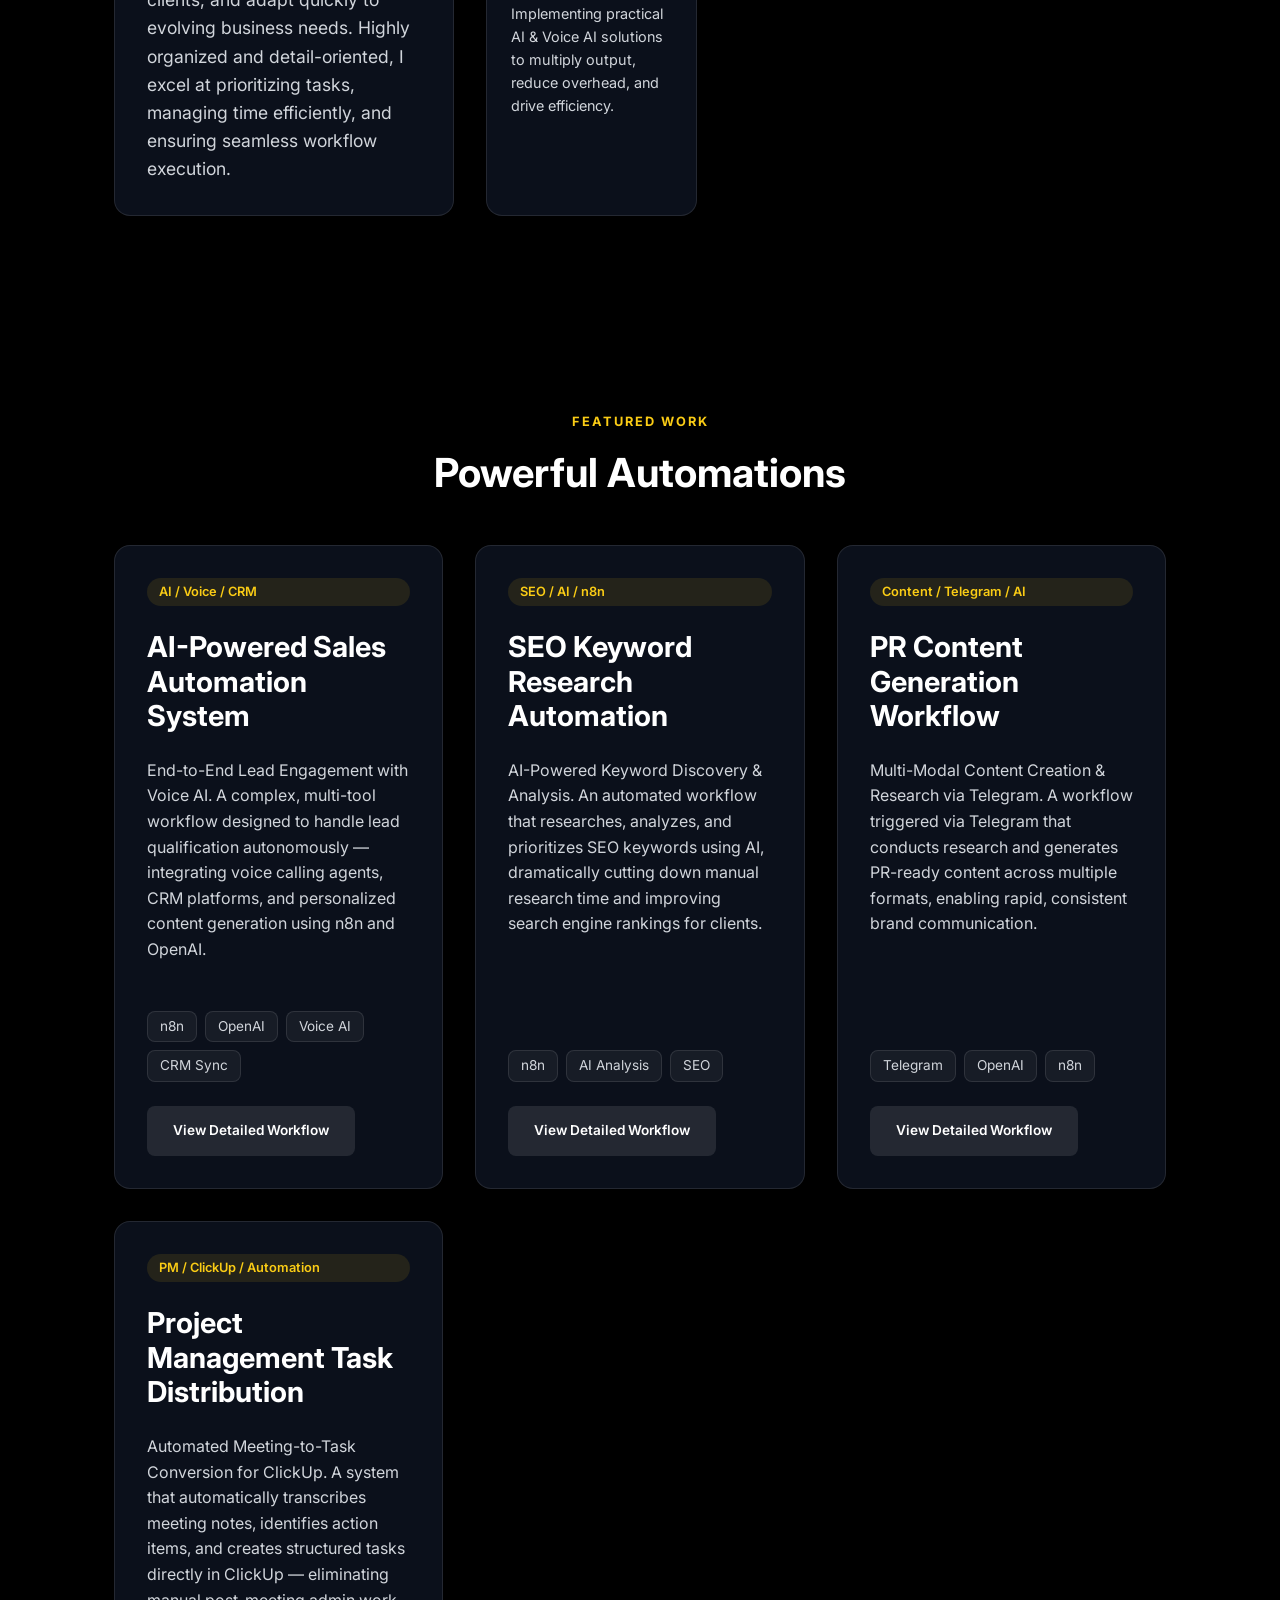
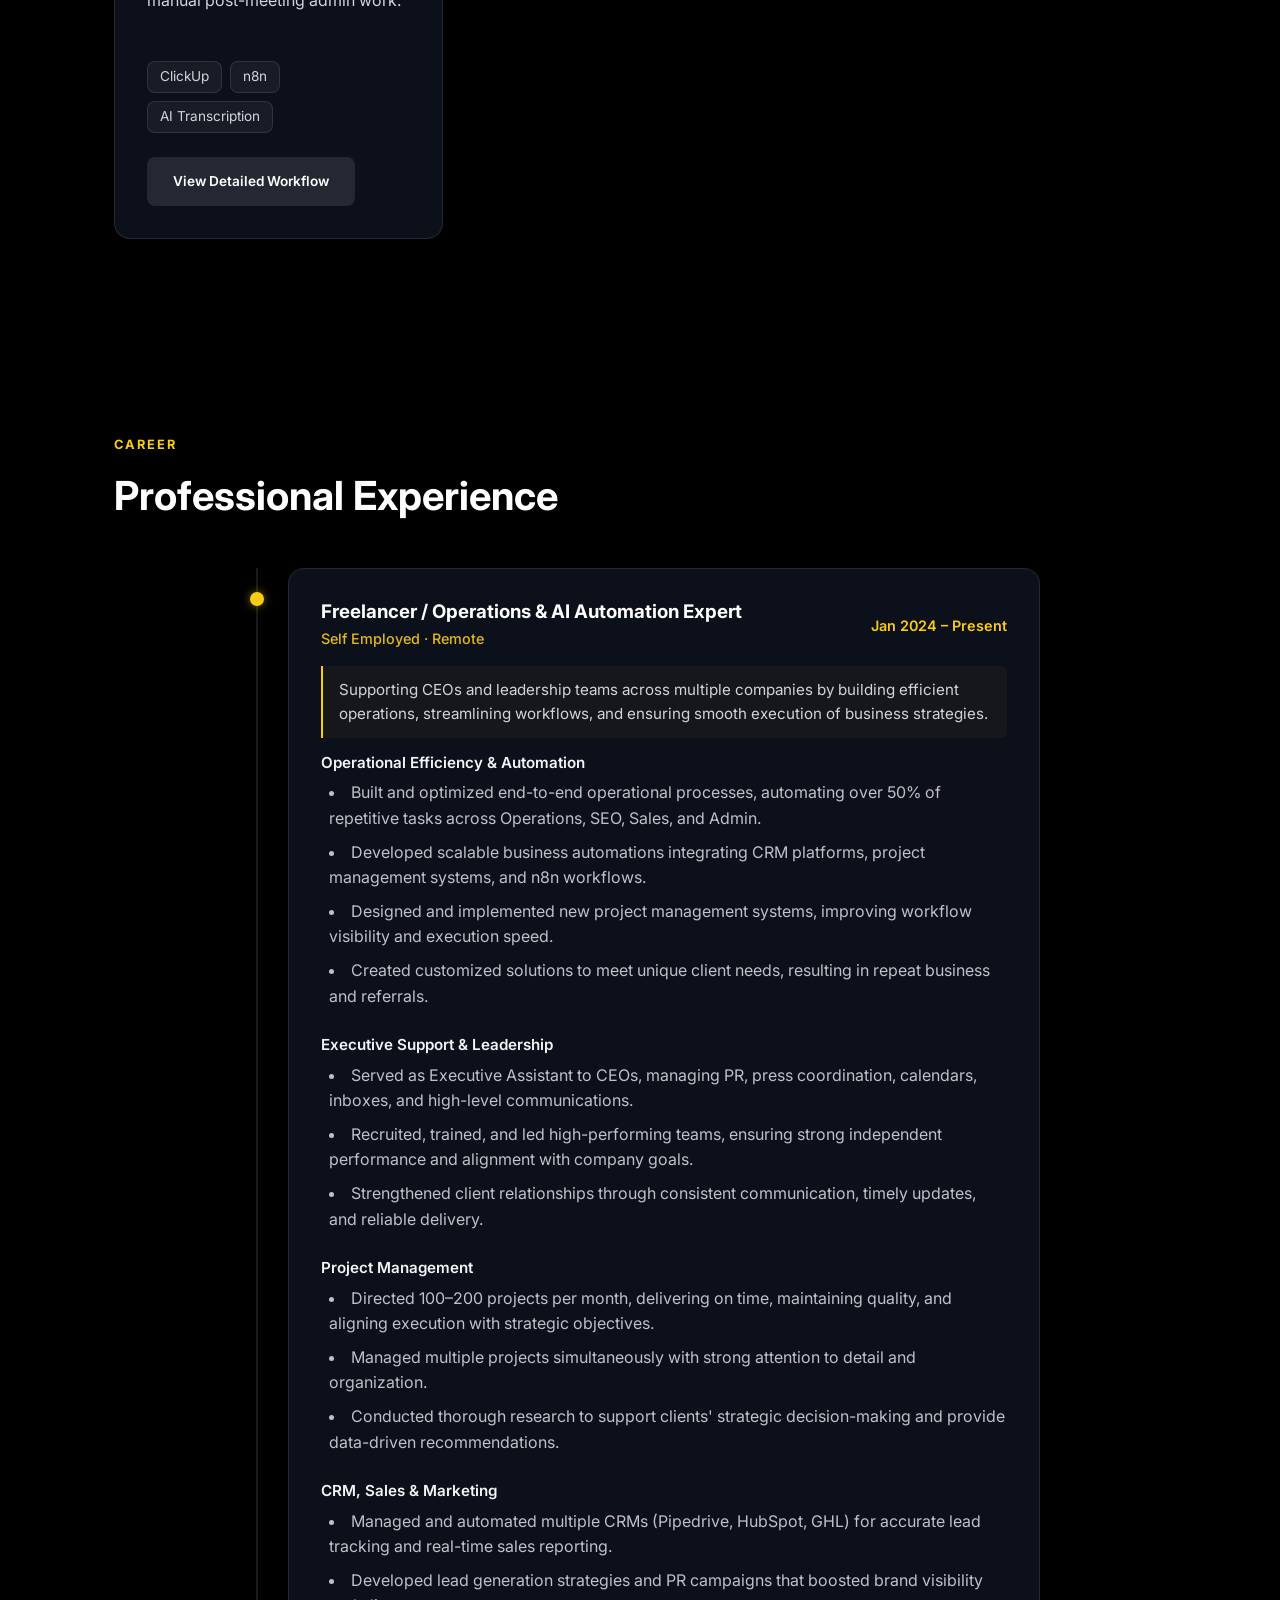
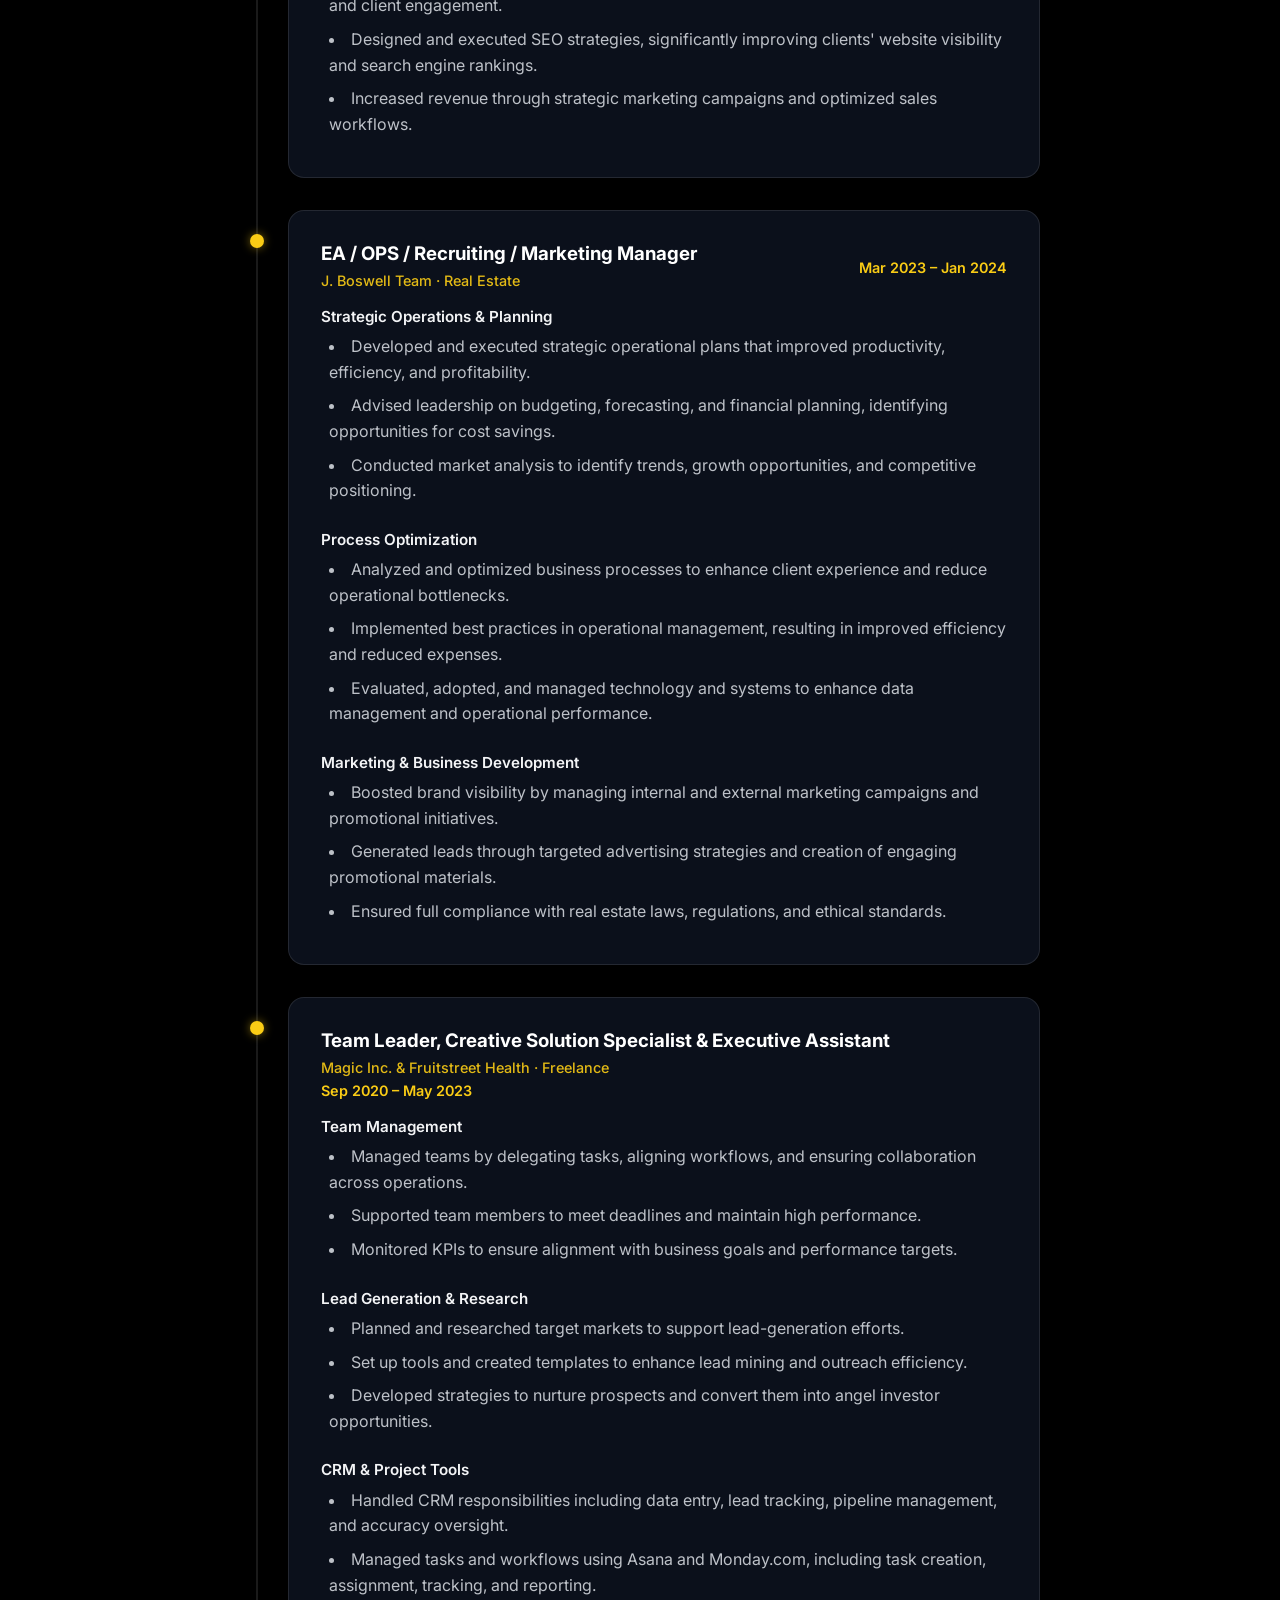
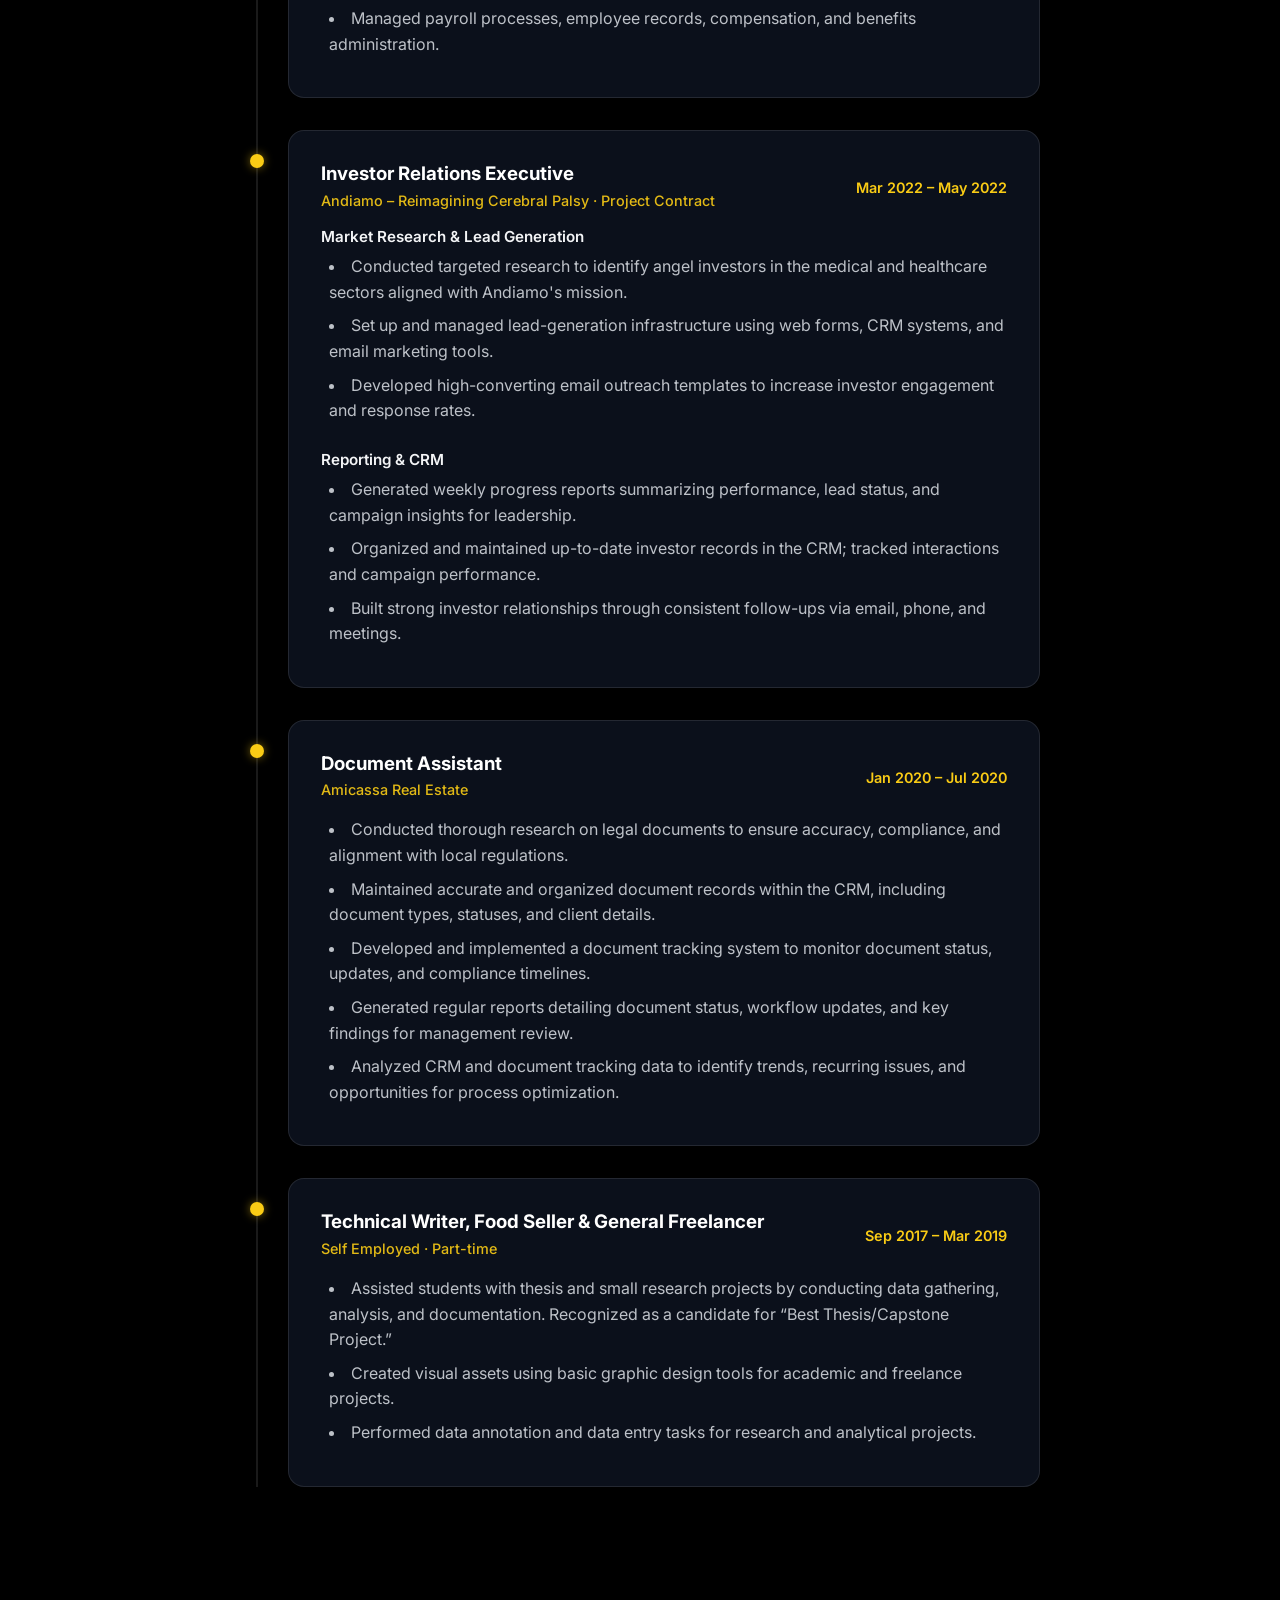
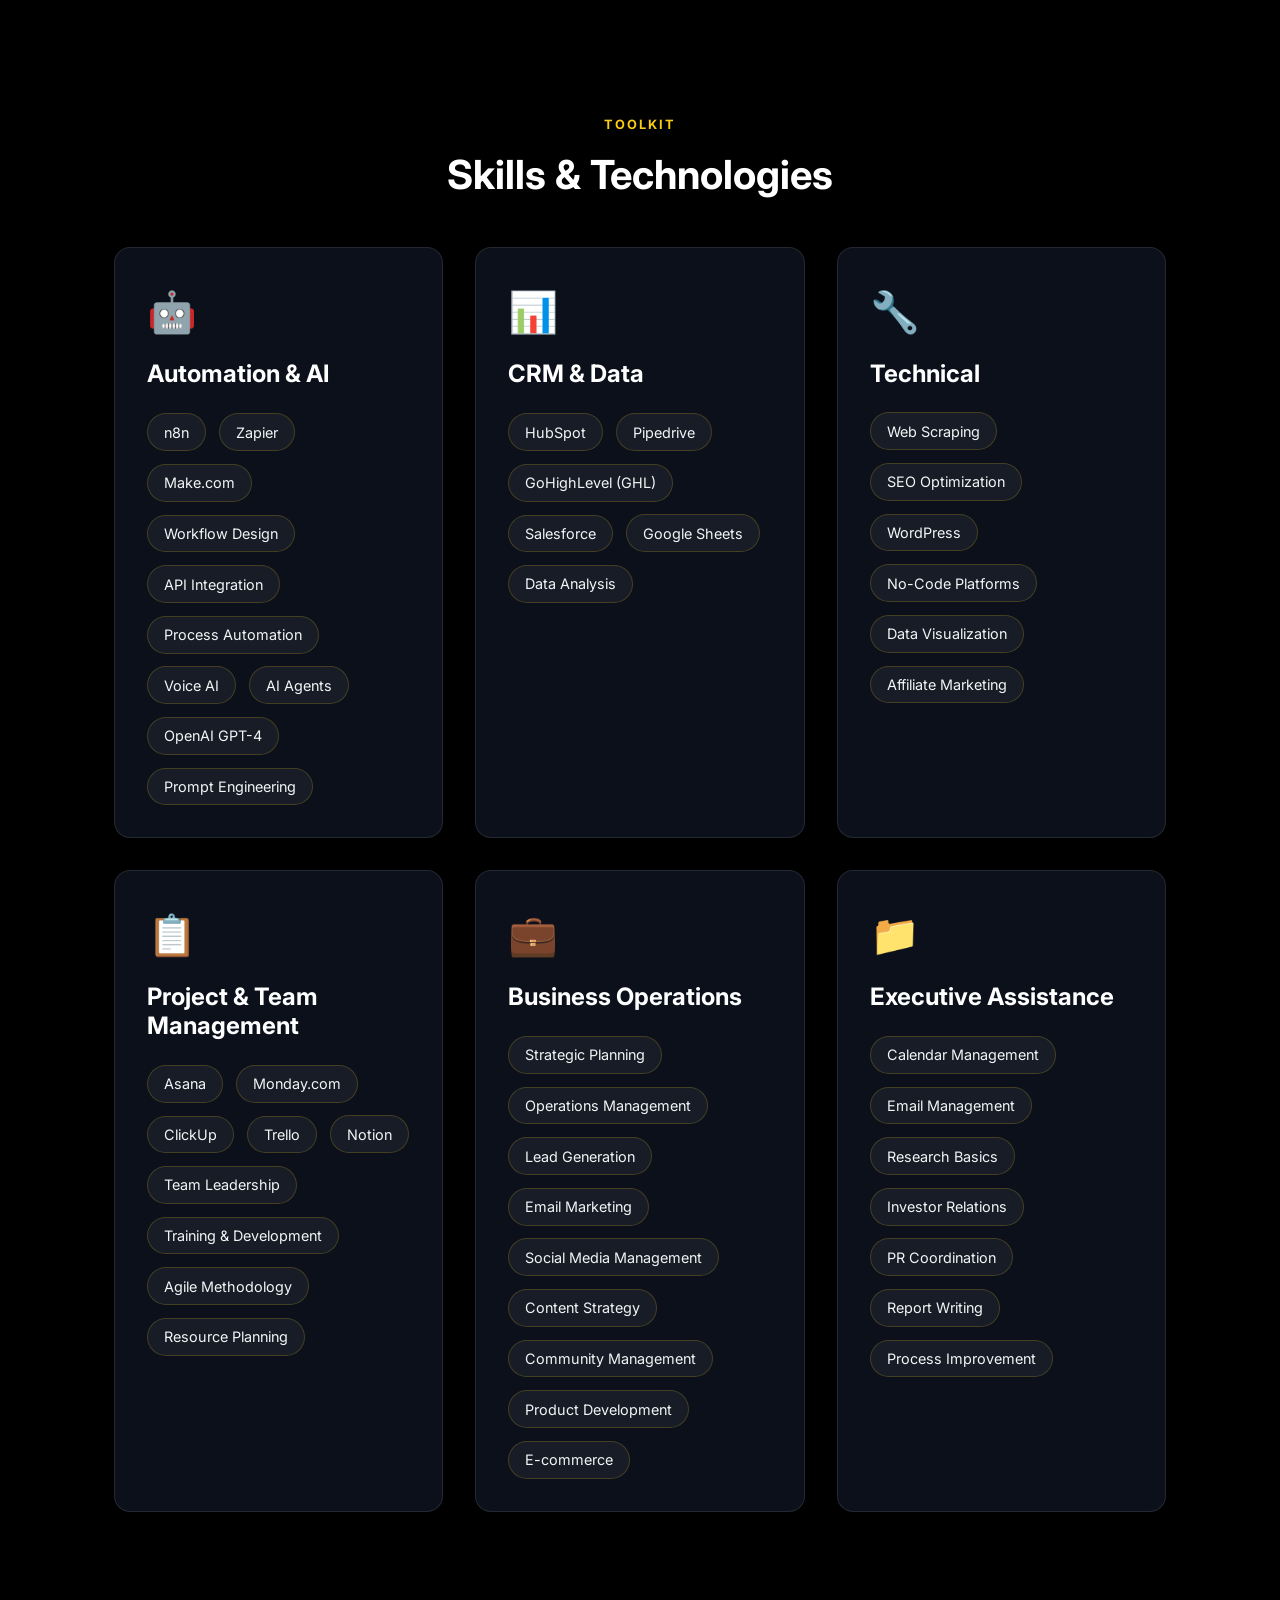
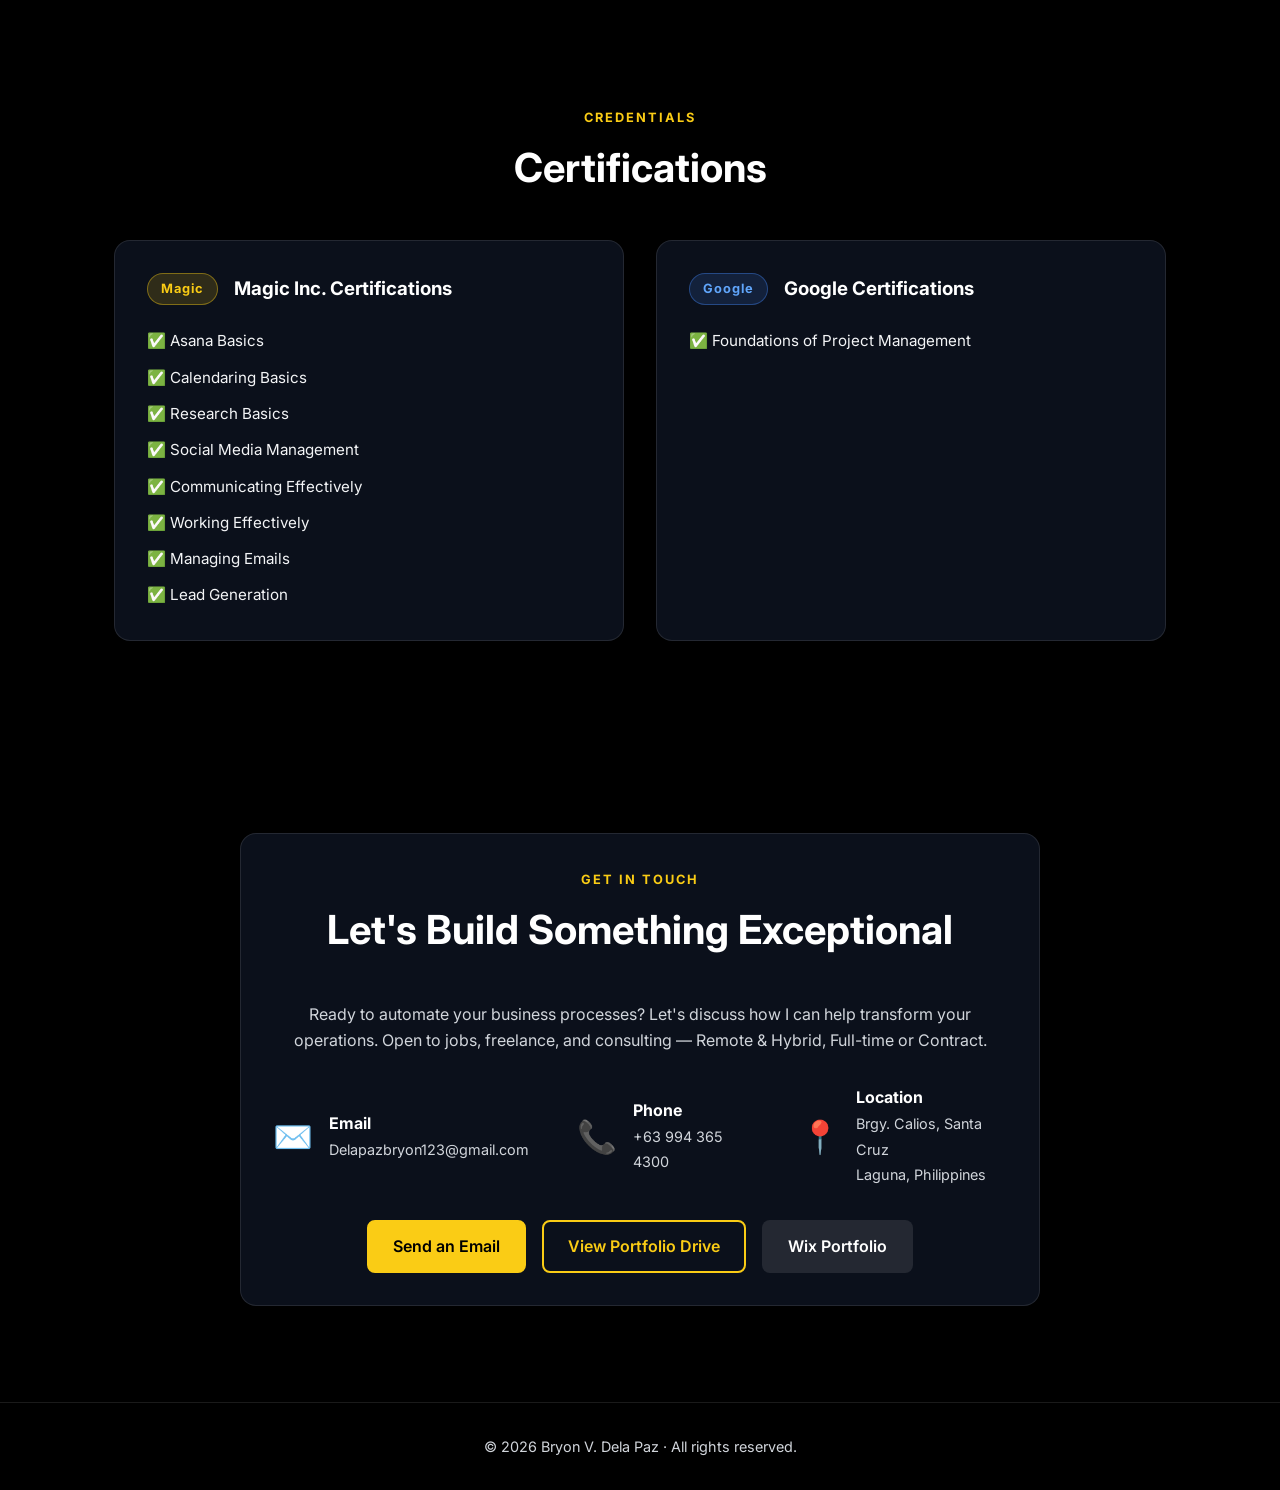
==== commit 8aaec73d: "Add View Detailed Workflow button to remaining projects" ====
--- a/index.html
+++ b/index.html
@@ -146,6 +146,7 @@
                     <div class="project-tech">
                         <span>n8n</span><span>OpenAI</span><span>Voice AI</span><span>CRM Sync</span>
                     </div>
+                    <a href="#" class="btn-secondary" style="margin-top: 1rem; width: fit-content; font-size: 0.85rem;">View Detailed Workflow</a>
                 </div>
 
                 <div class="project-card glass-card glow-card">
@@ -170,6 +171,7 @@
                     <div class="project-tech">
                         <span>Telegram</span><span>OpenAI</span><span>n8n</span>
                     </div>
+                    <a href="#" class="btn-secondary" style="margin-top: 1rem; width: fit-content; font-size: 0.85rem;">View Detailed Workflow</a>
                 </div>
 
                 <div class="project-card glass-card glow-card">
@@ -181,6 +183,7 @@
                     <div class="project-tech">
                         <span>ClickUp</span><span>n8n</span><span>AI Transcription</span>
                     </div>
+                    <a href="#" class="btn-secondary" style="margin-top: 1rem; width: fit-content; font-size: 0.85rem;">View Detailed Workflow</a>
                 </div>
             </div>
         </section>
--- a/styles.css
+++ b/styles.css
@@ -300,12 +300,11 @@
 
 .hero-image-wrap {
     position: absolute;
-    right: -5%;
+    right: -10%;
     top: 50%;
     transform: translateY(-46%);
-    /* Slightly offset to visually center the robot perfectly */
-    width: 65vw;
-    max-width: 950px;
+    width: 50vw;
+    max-width: 750px;
     display: flex;
     align-items: center;
     justify-content: flex-end;
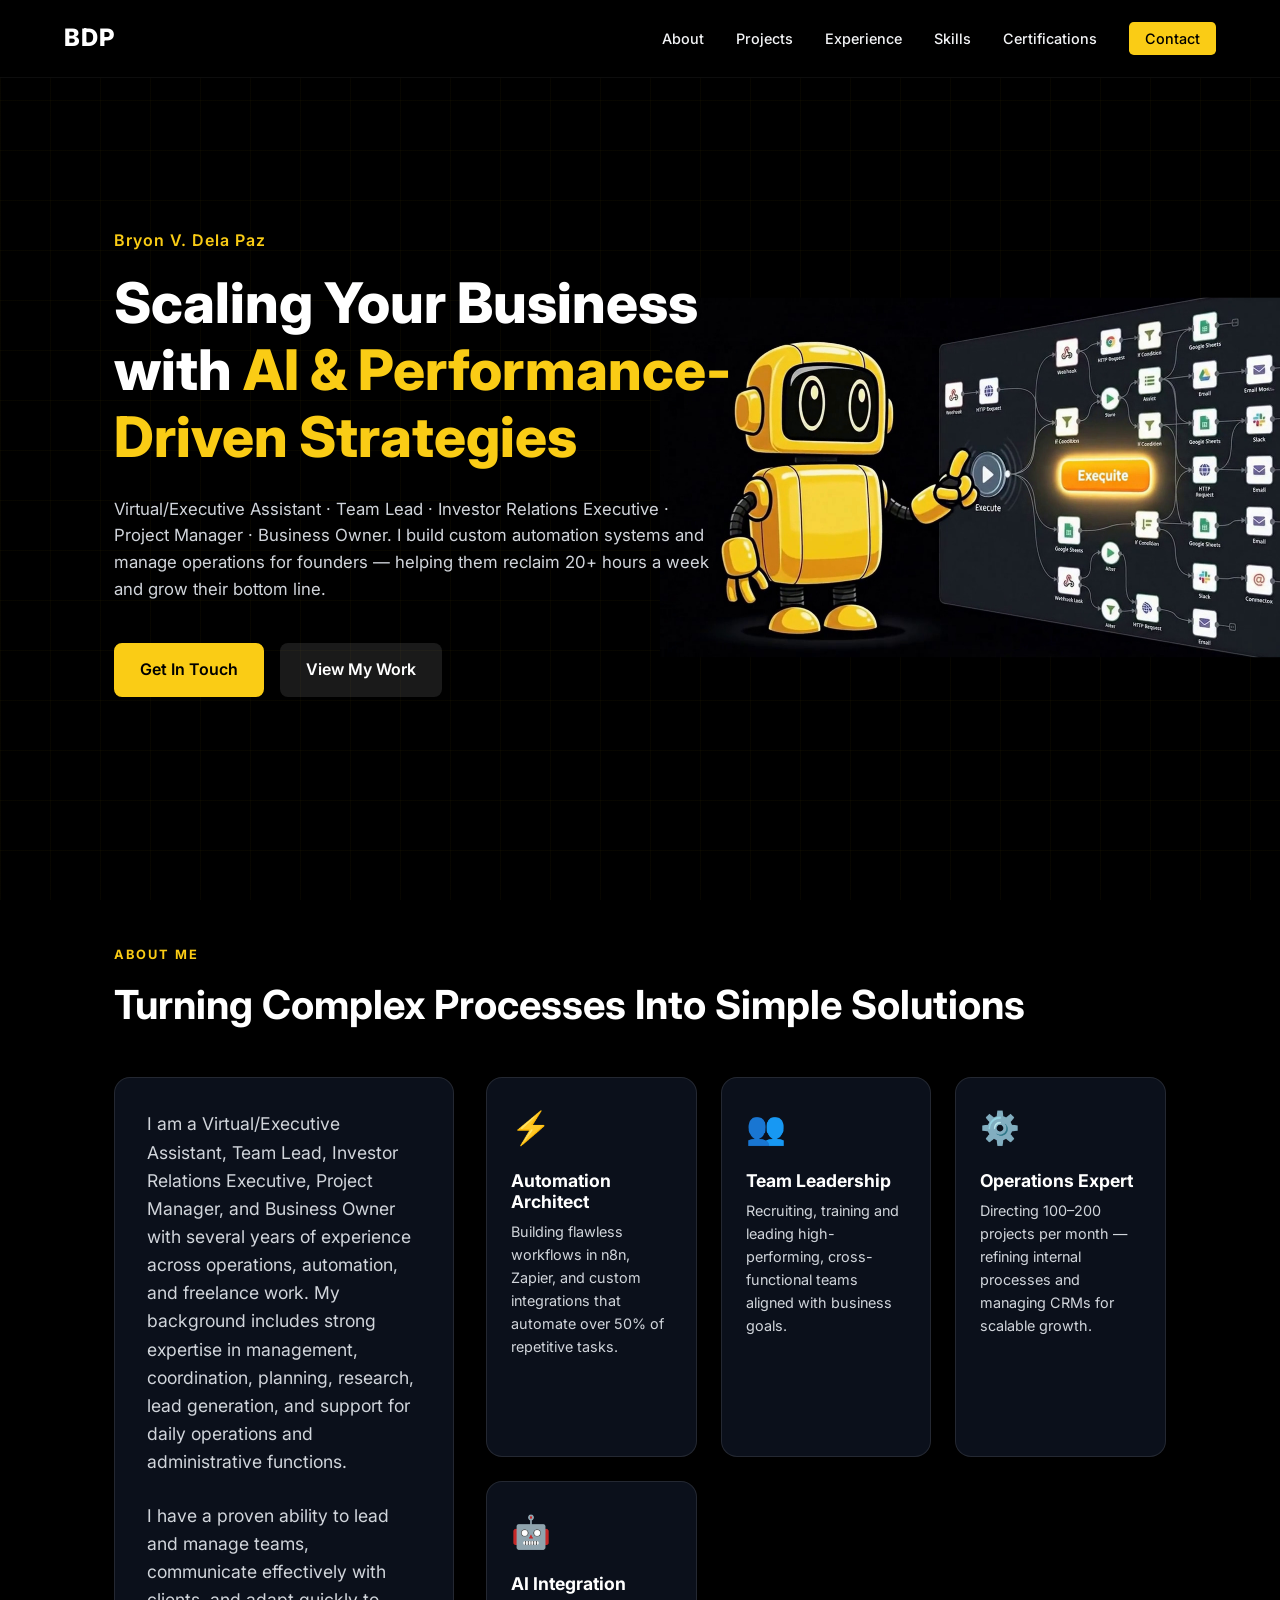
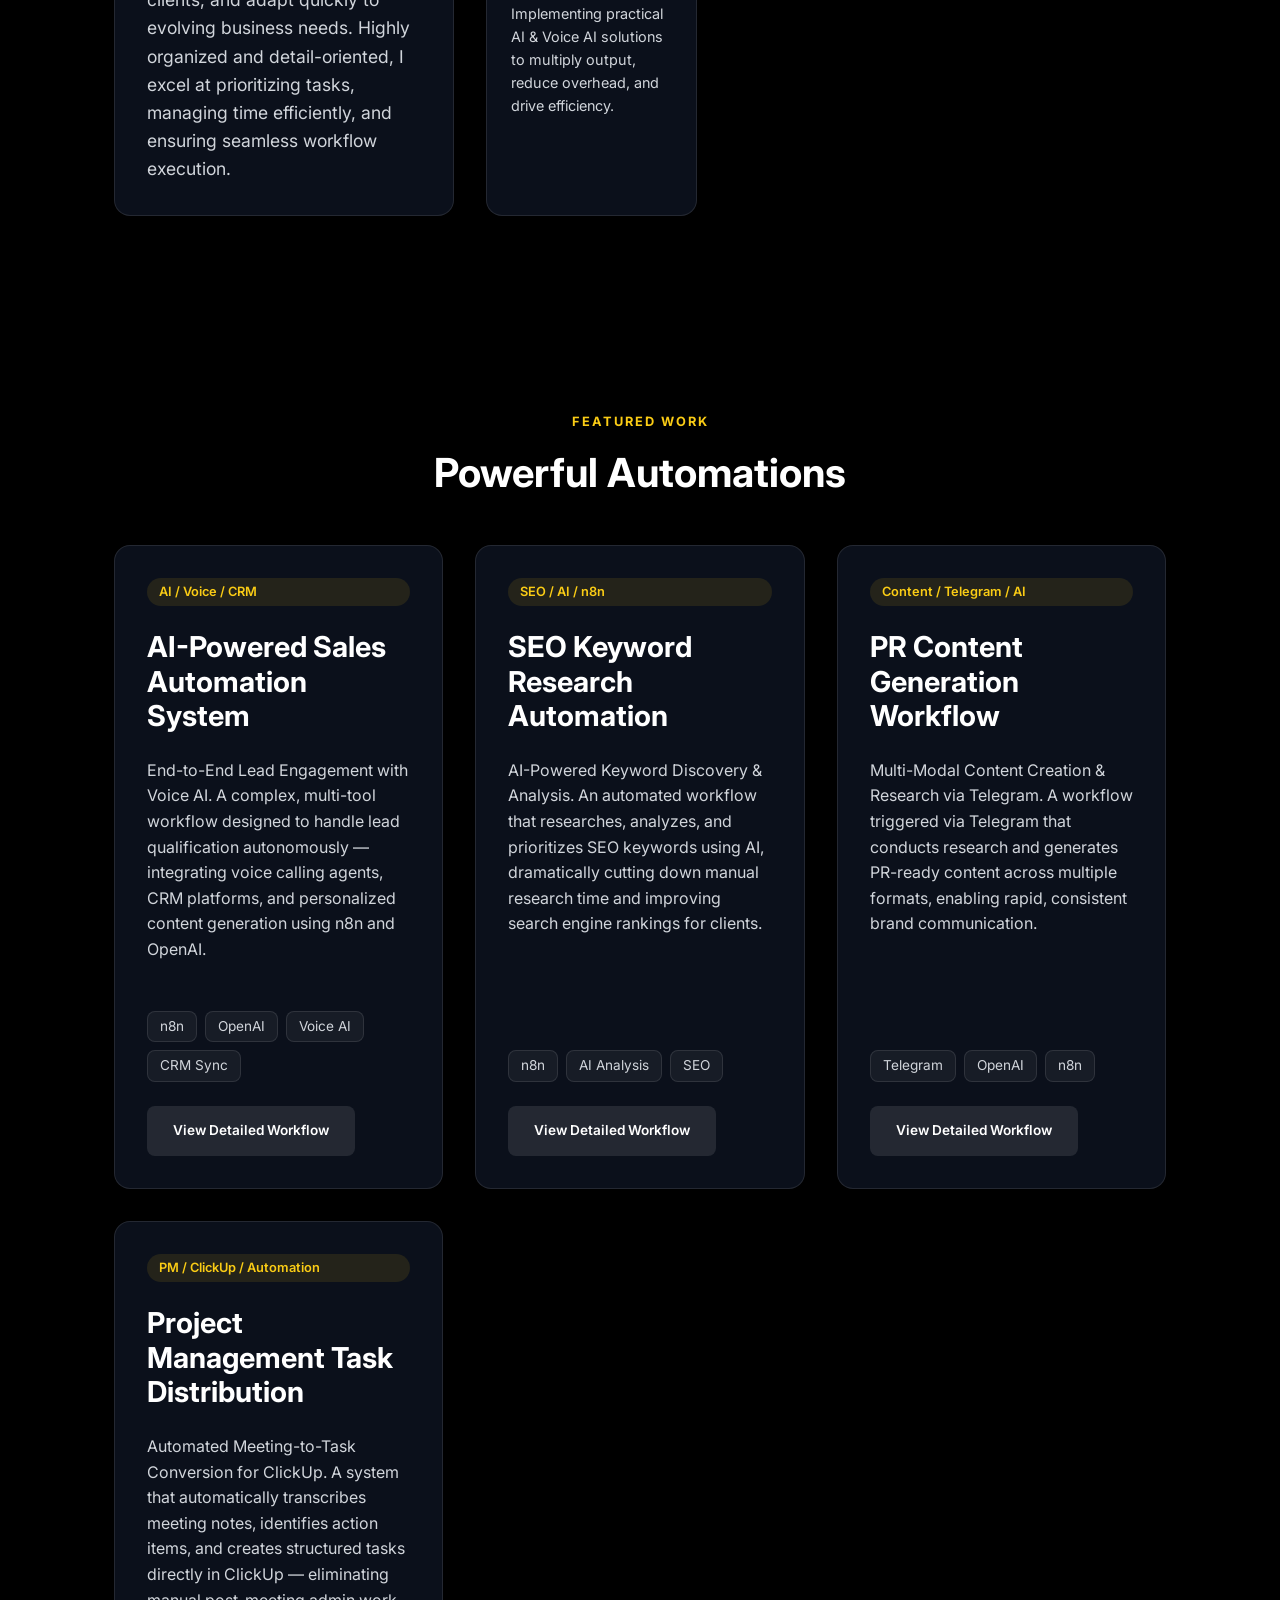
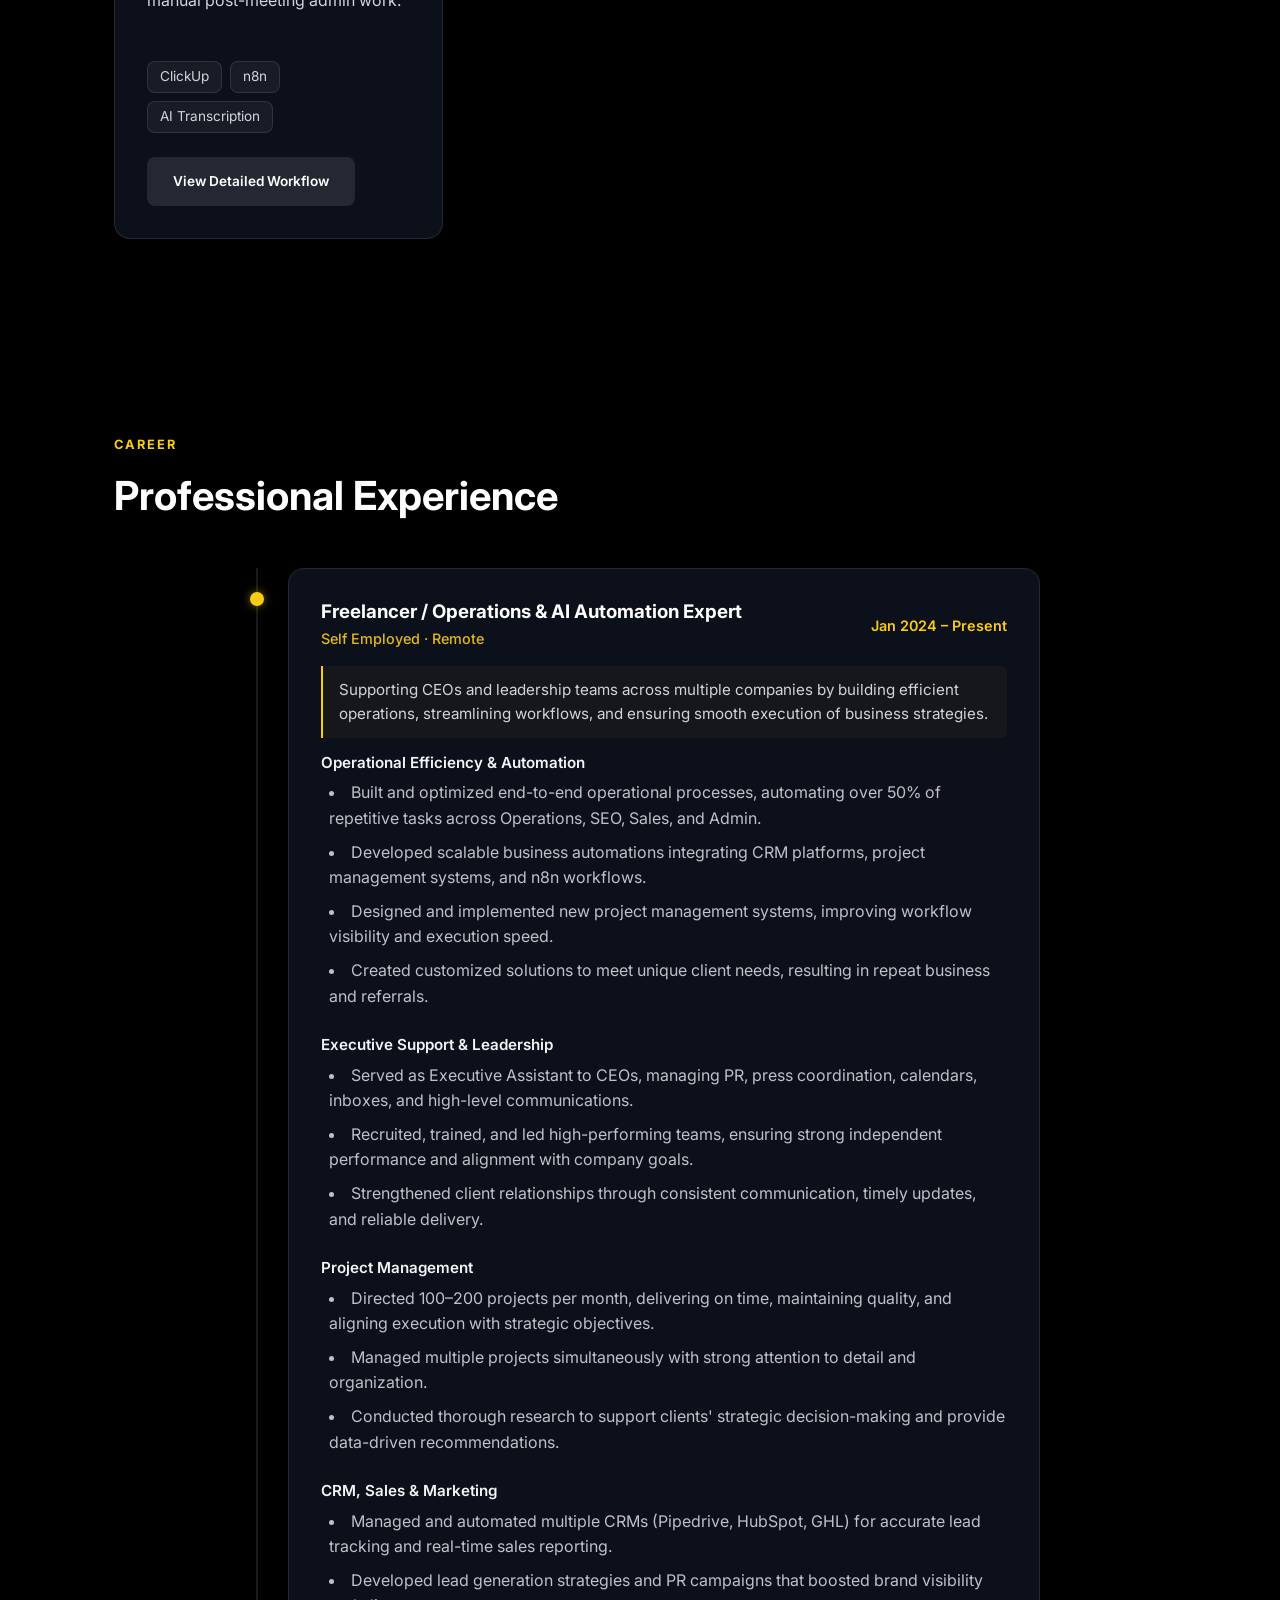
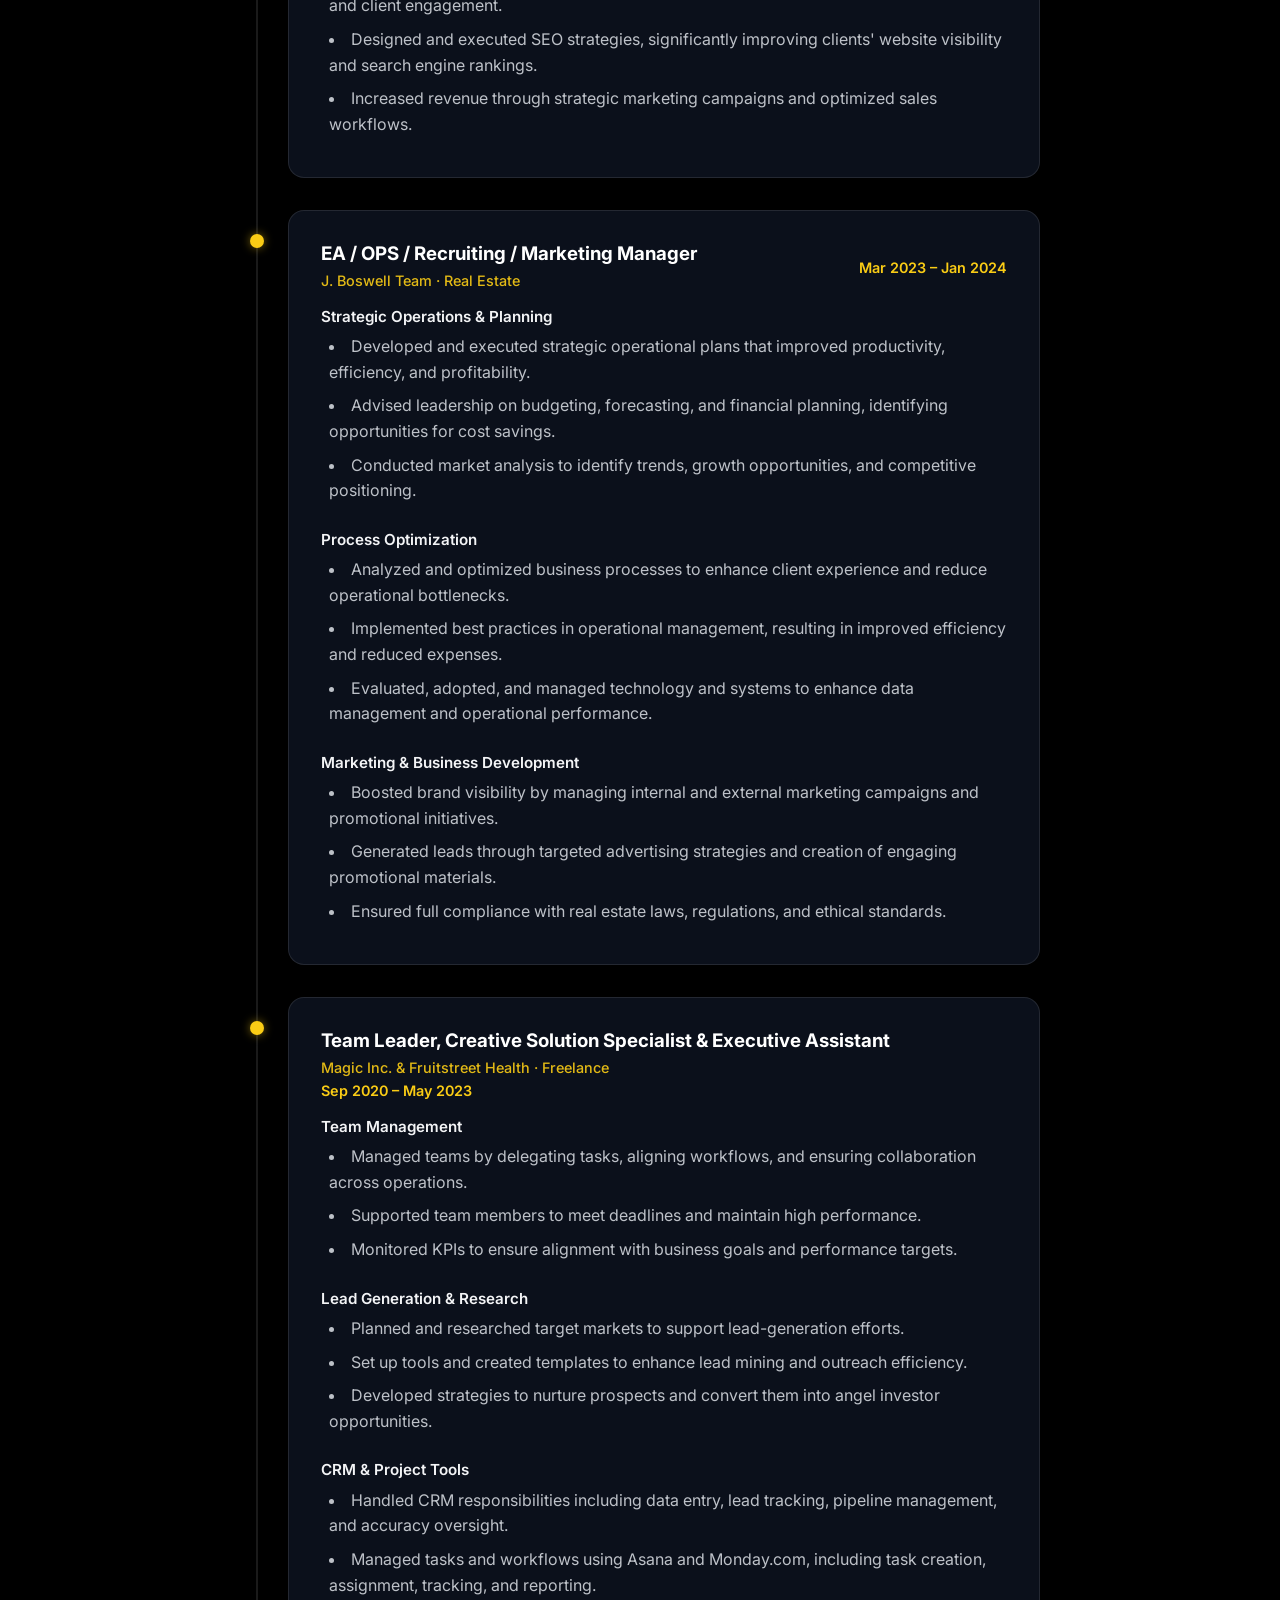
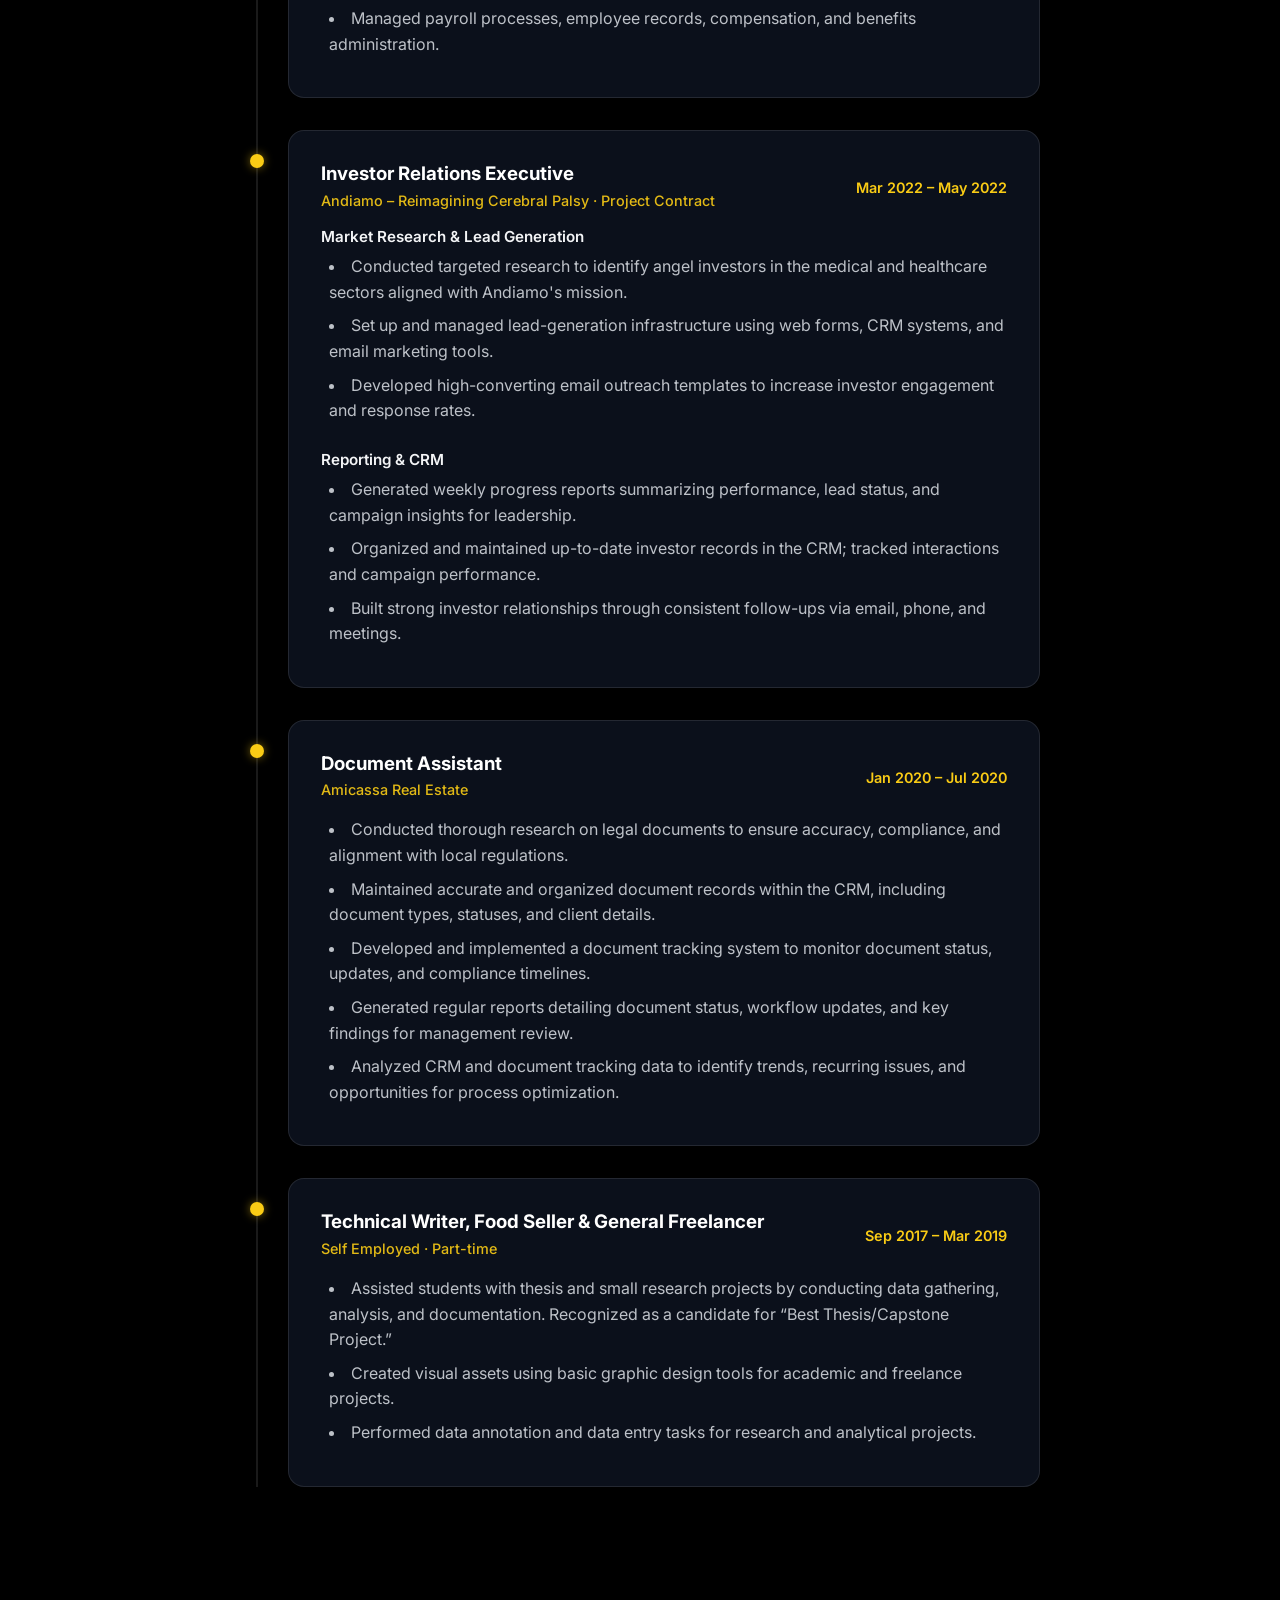
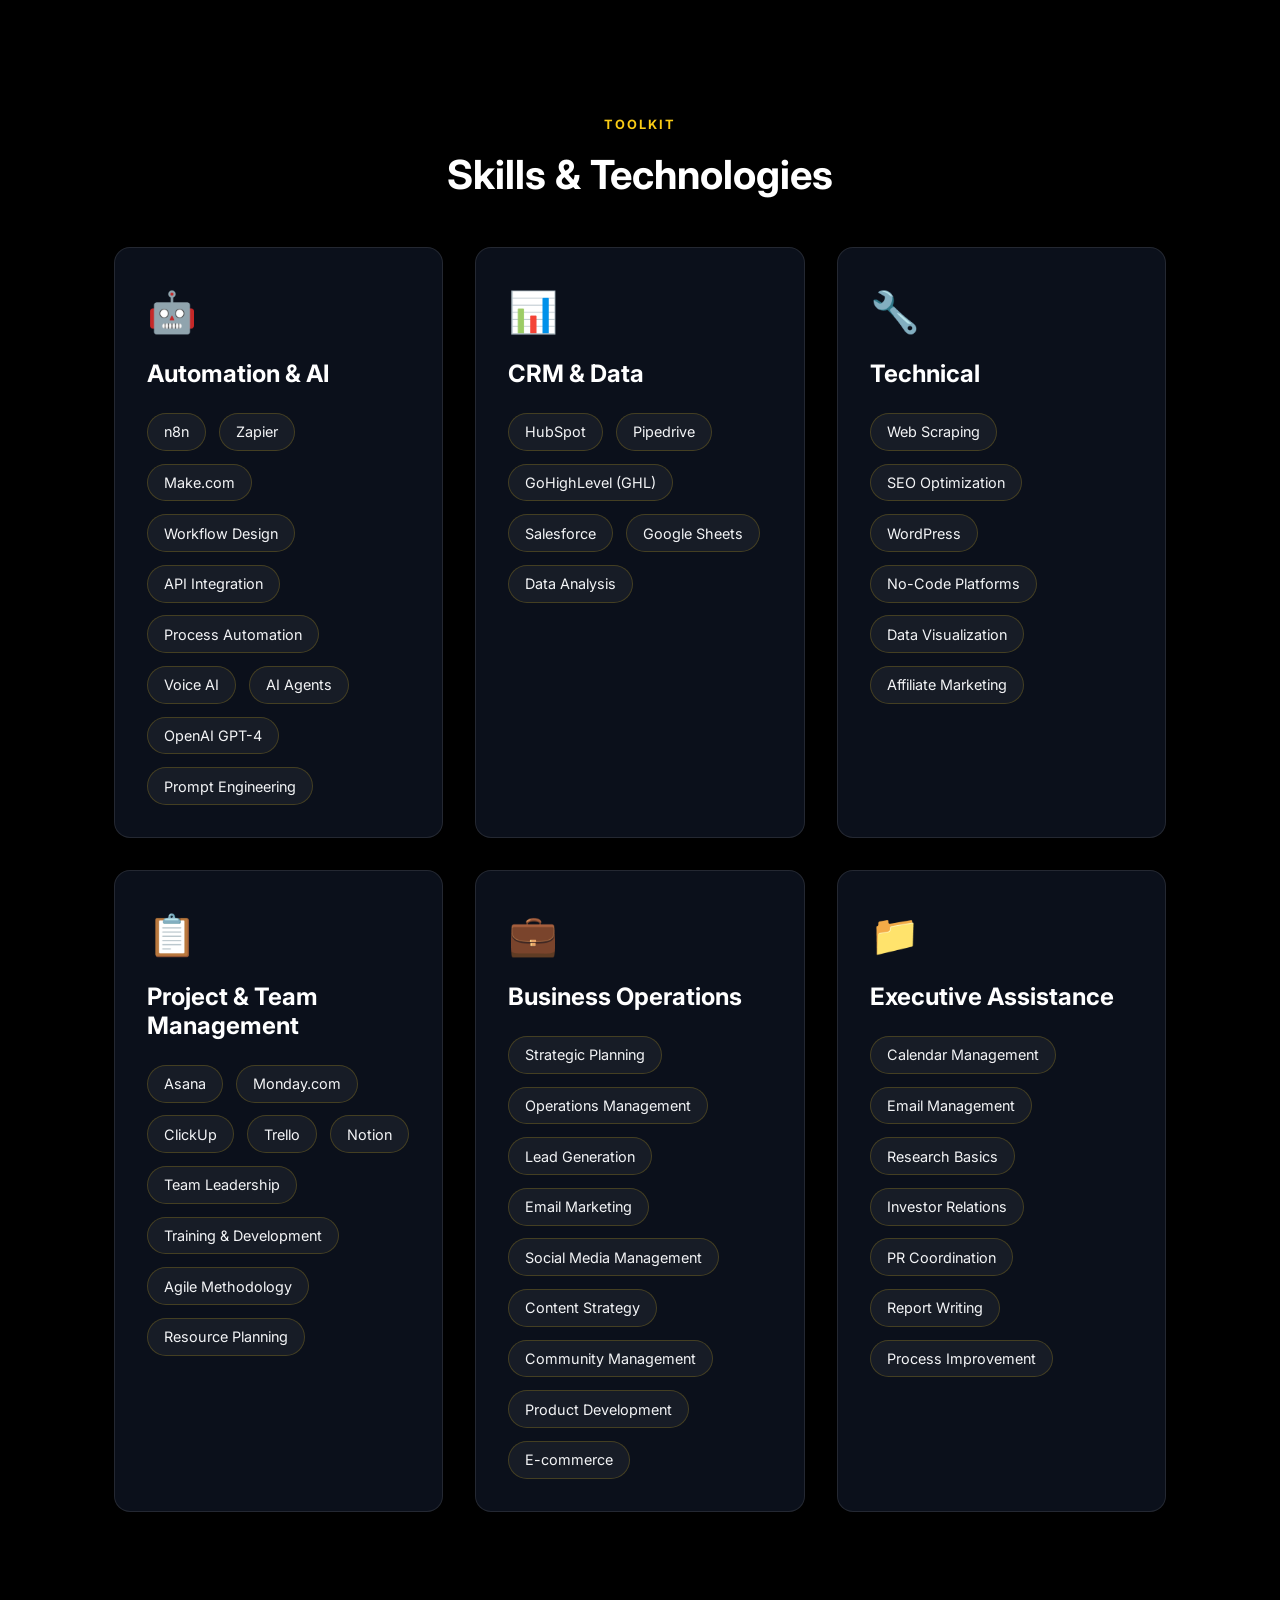
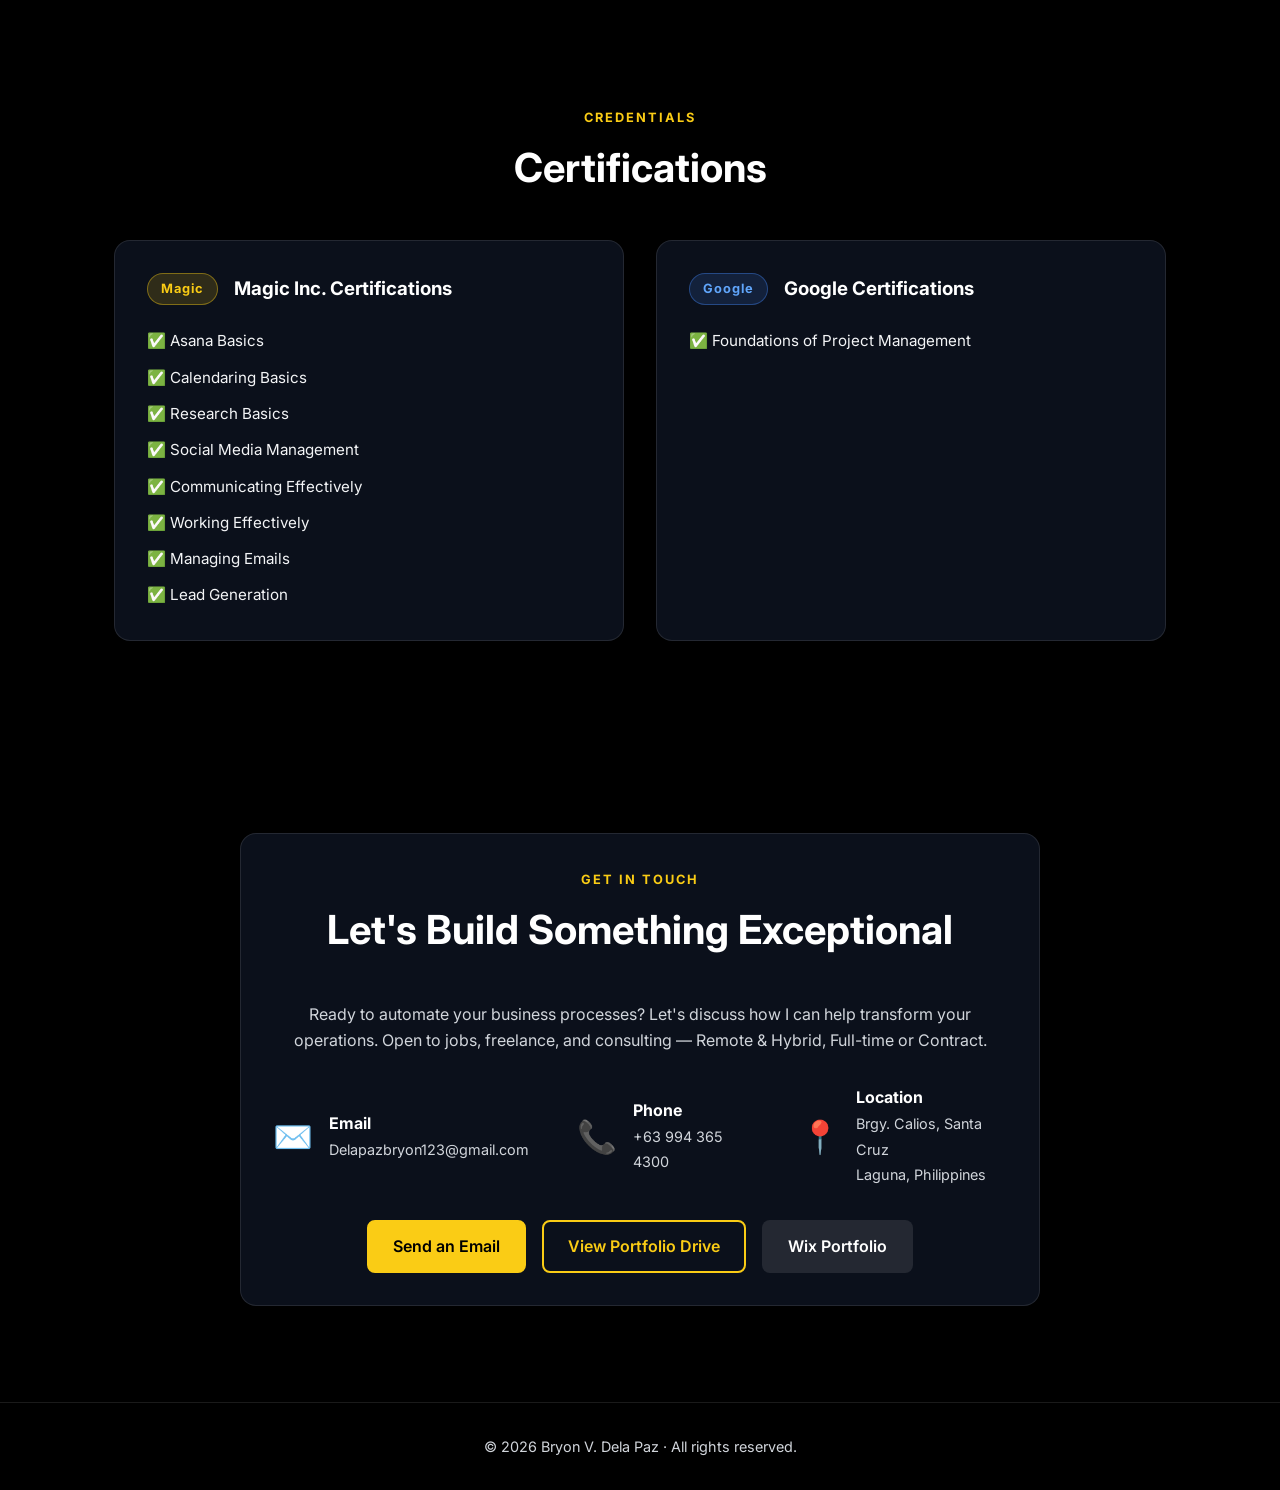
==== commit c1d432fc: "Create dedicated workflow pages for remaining projects" ====
--- a/index.html
+++ b/index.html
@@ -146,7 +146,7 @@
                     <div class="project-tech">
                         <span>n8n</span><span>OpenAI</span><span>Voice AI</span><span>CRM Sync</span>
                     </div>
-                    <a href="#" class="btn-secondary" style="margin-top: 1rem; width: fit-content; font-size: 0.85rem;">View Detailed Workflow</a>
+                    <a href="ai-sales-workflow.html" class="btn-secondary" style="margin-top: 1rem; width: fit-content; font-size: 0.85rem;">View Detailed Workflow</a>
                 </div>
 
                 <div class="project-card glass-card glow-card">
@@ -171,7 +171,7 @@
                     <div class="project-tech">
                         <span>Telegram</span><span>OpenAI</span><span>n8n</span>
                     </div>
-                    <a href="#" class="btn-secondary" style="margin-top: 1rem; width: fit-content; font-size: 0.85rem;">View Detailed Workflow</a>
+                    <a href="pr-content-workflow.html" class="btn-secondary" style="margin-top: 1rem; width: fit-content; font-size: 0.85rem;">View Detailed Workflow</a>
                 </div>
 
                 <div class="project-card glass-card glow-card">
@@ -183,7 +183,7 @@
                     <div class="project-tech">
                         <span>ClickUp</span><span>n8n</span><span>AI Transcription</span>
                     </div>
-                    <a href="#" class="btn-secondary" style="margin-top: 1rem; width: fit-content; font-size: 0.85rem;">View Detailed Workflow</a>
+                    <a href="pm-task-workflow.html" class="btn-secondary" style="margin-top: 1rem; width: fit-content; font-size: 0.85rem;">View Detailed Workflow</a>
                 </div>
             </div>
         </section>
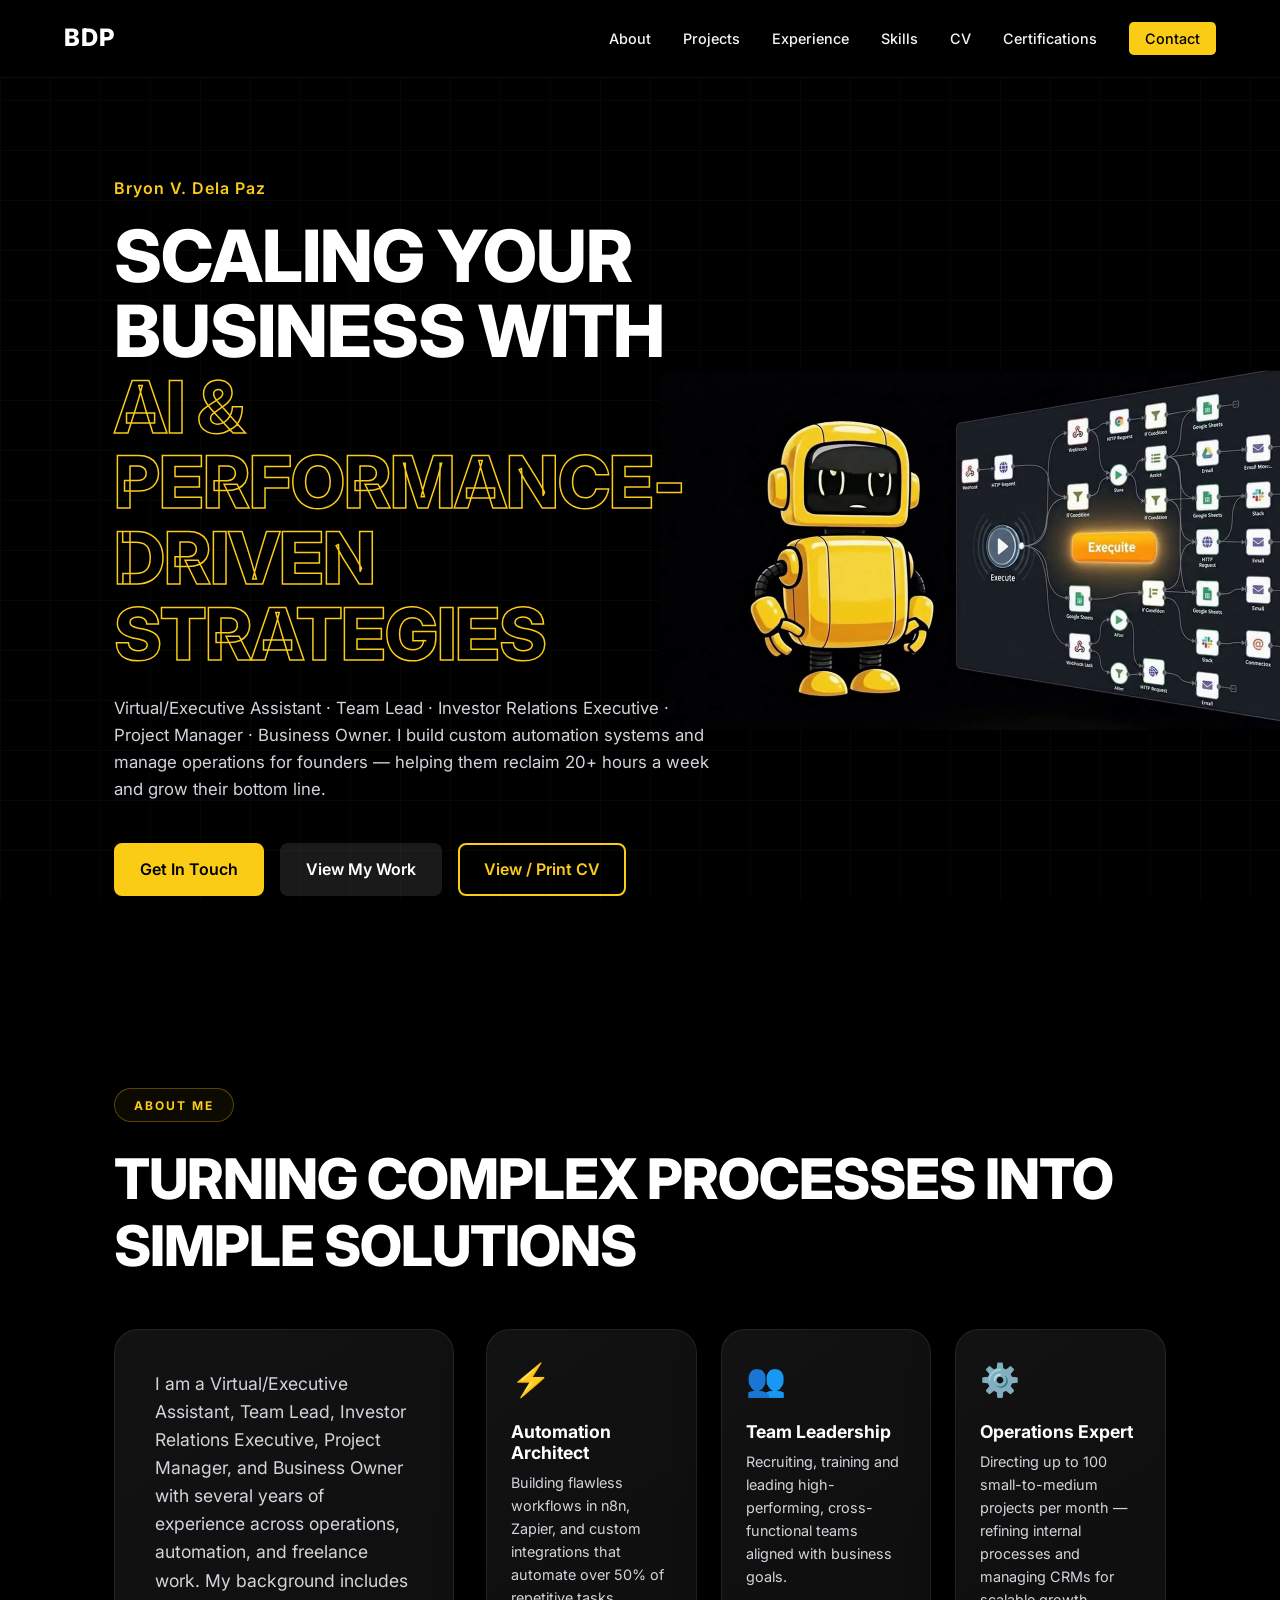
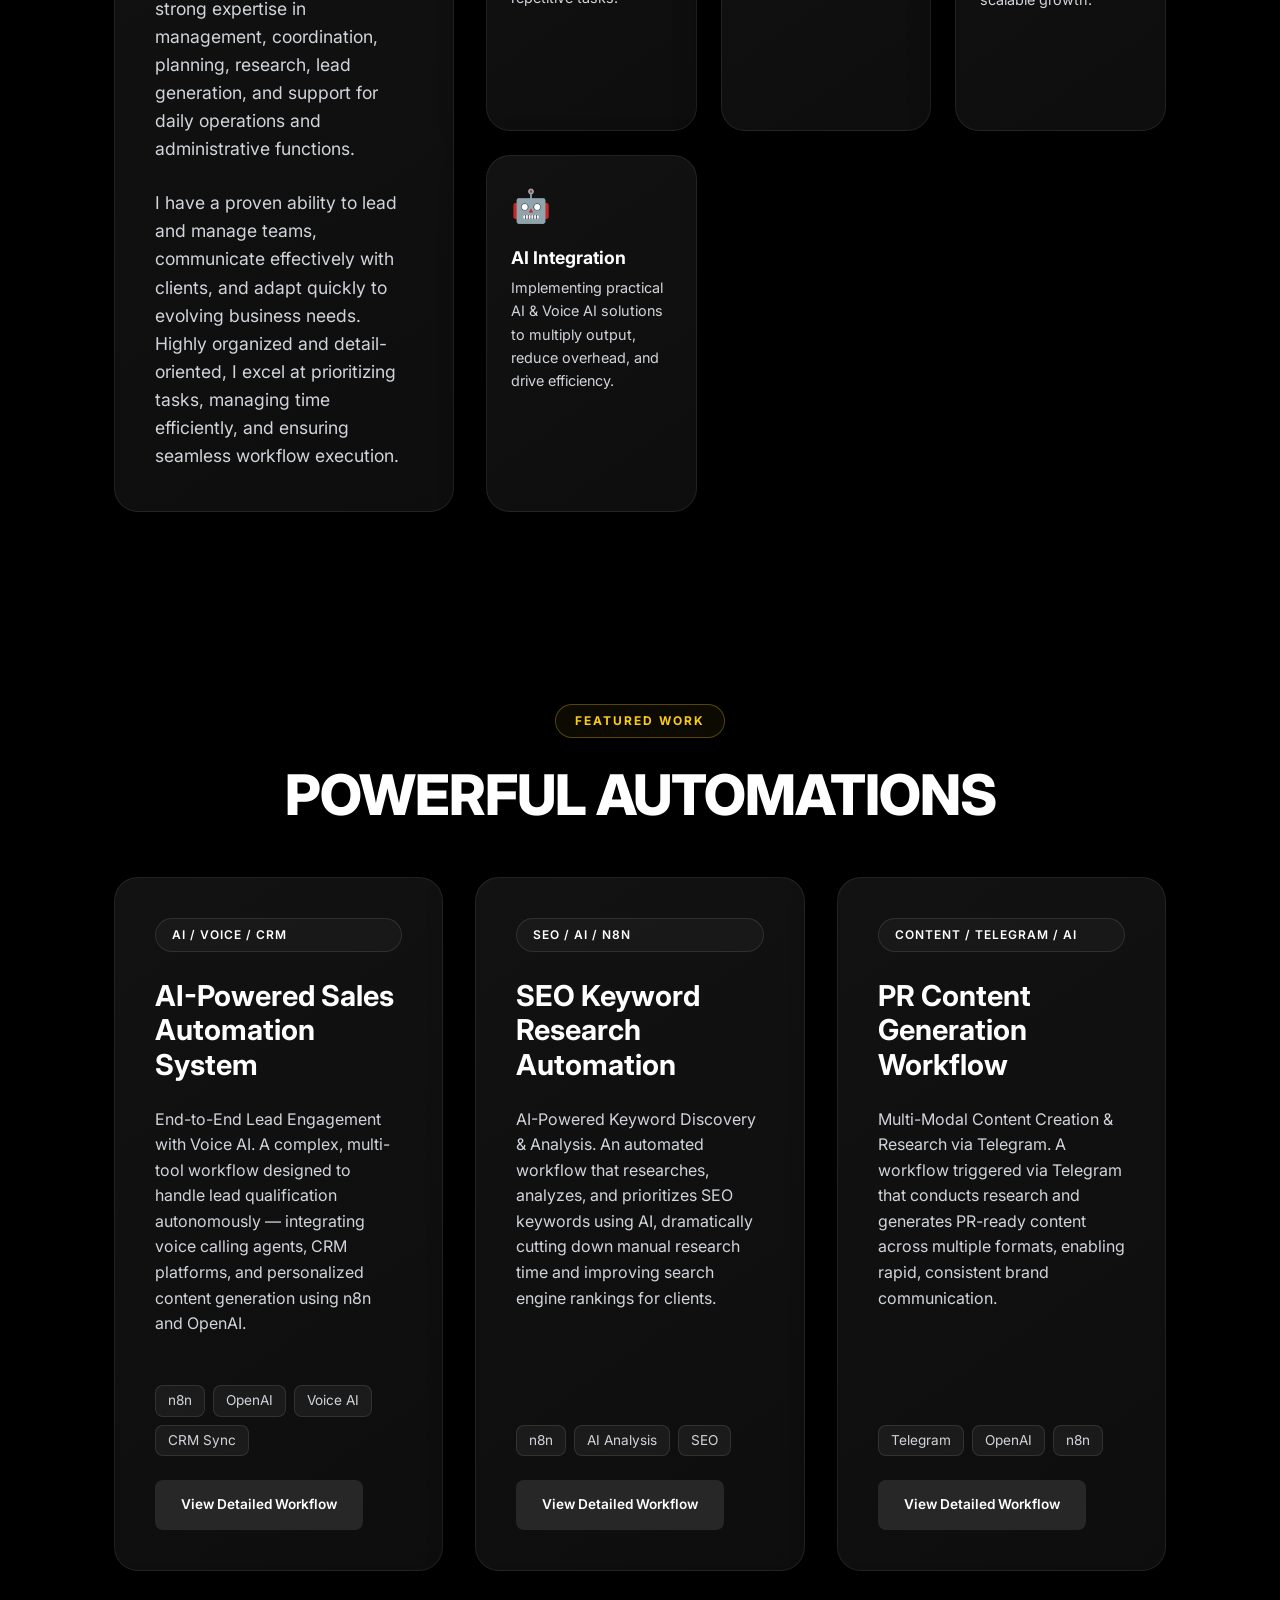
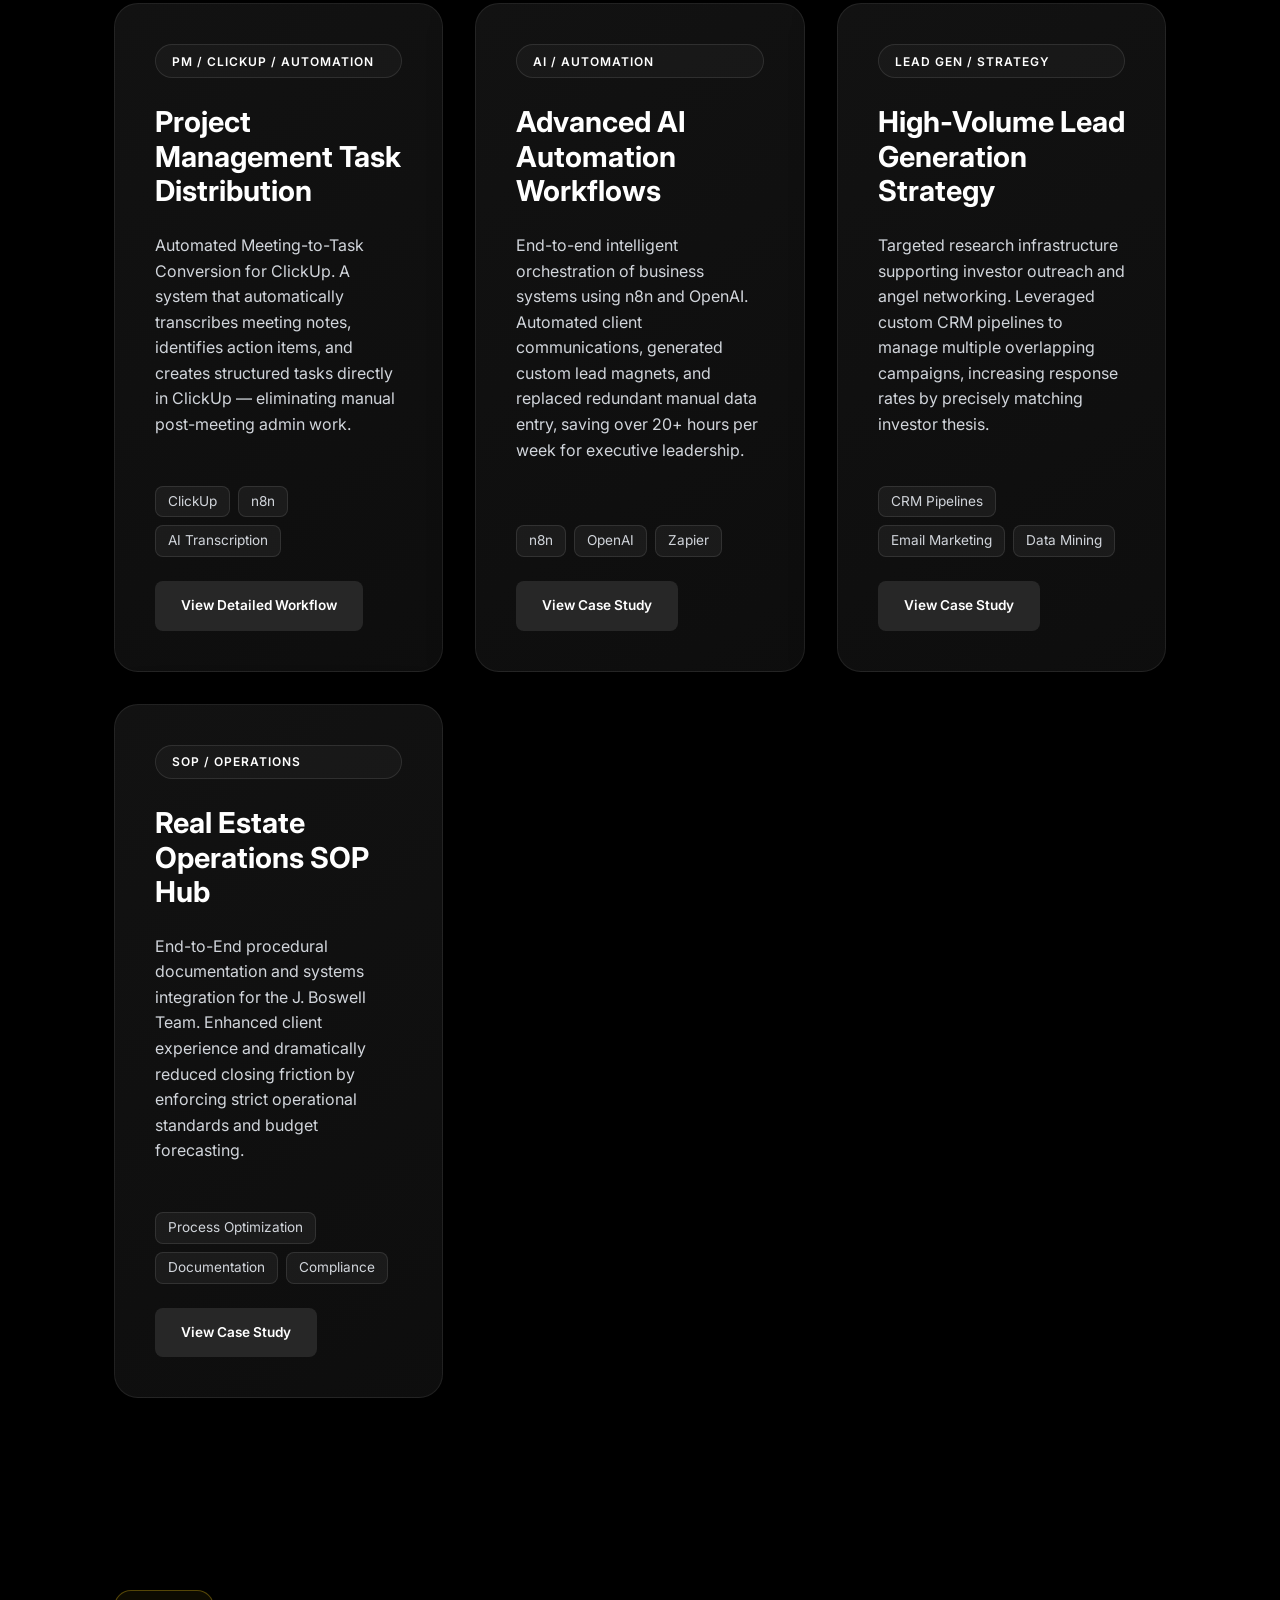
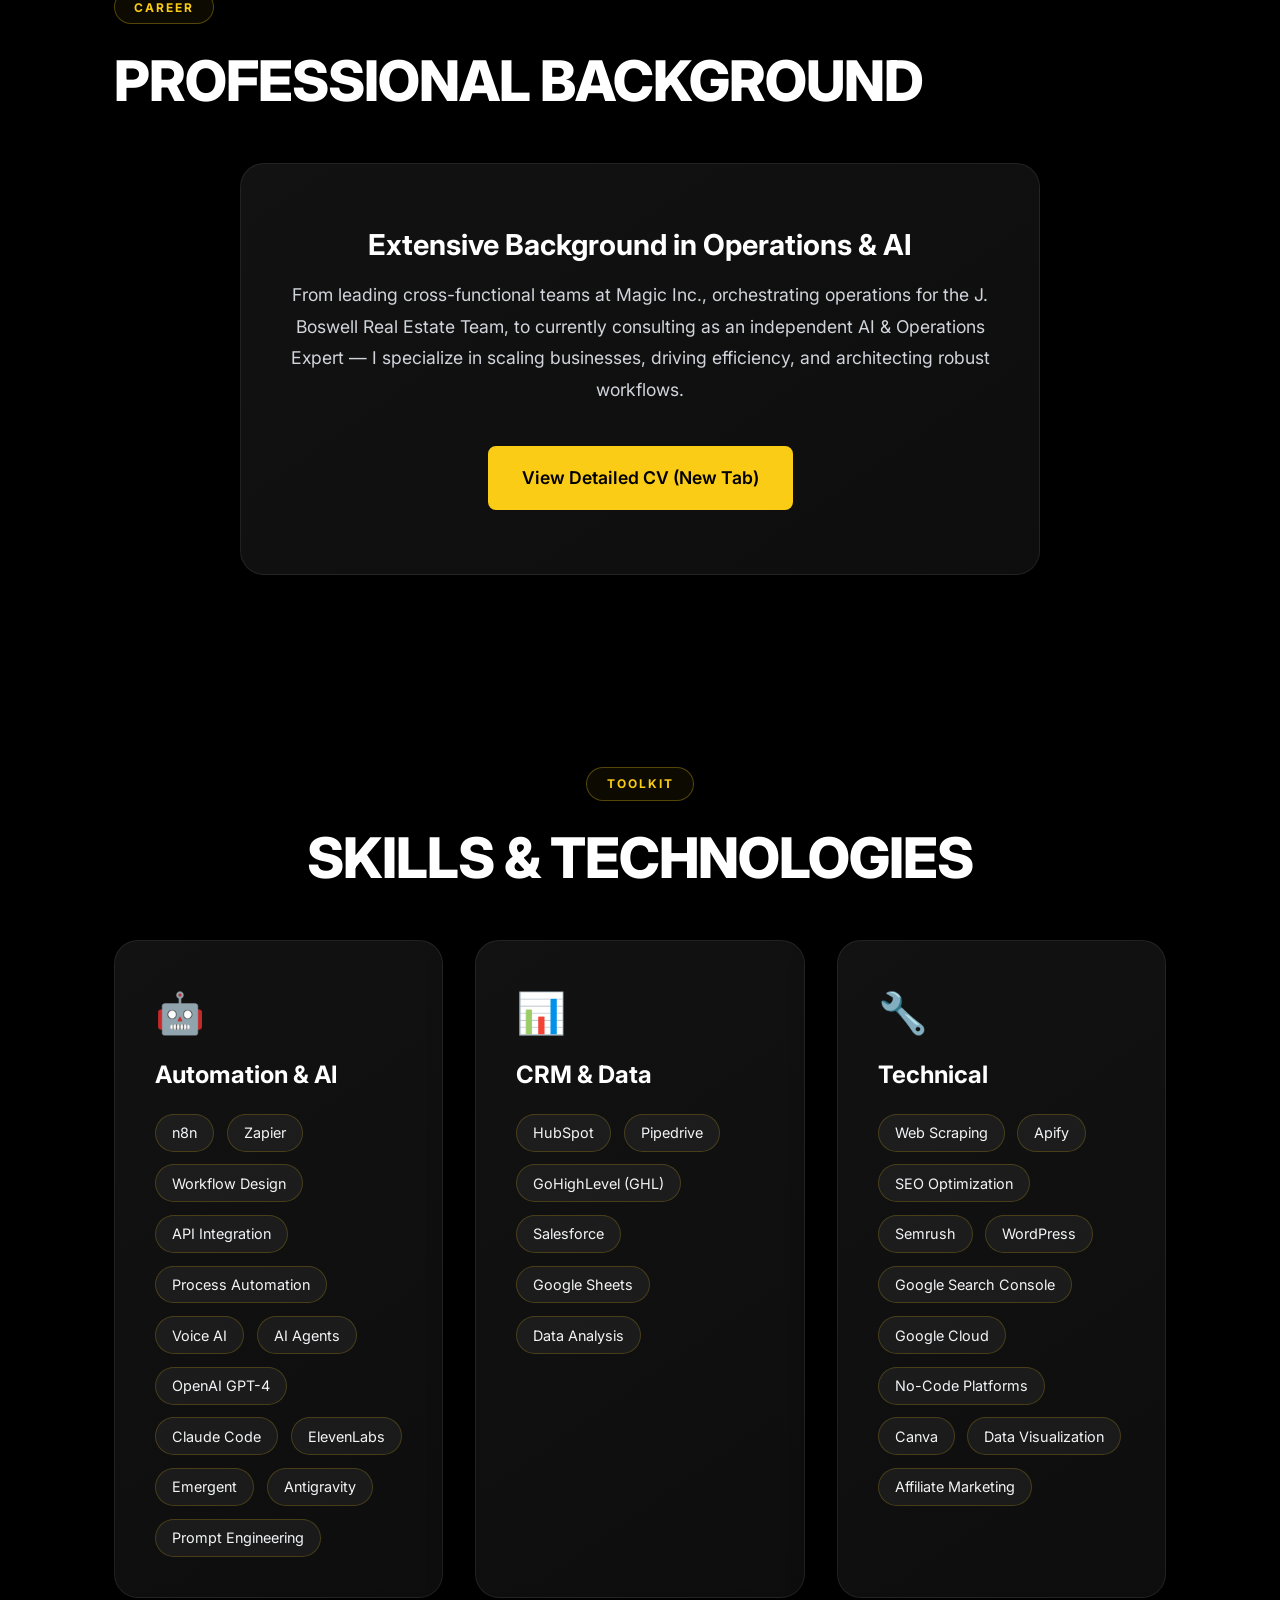
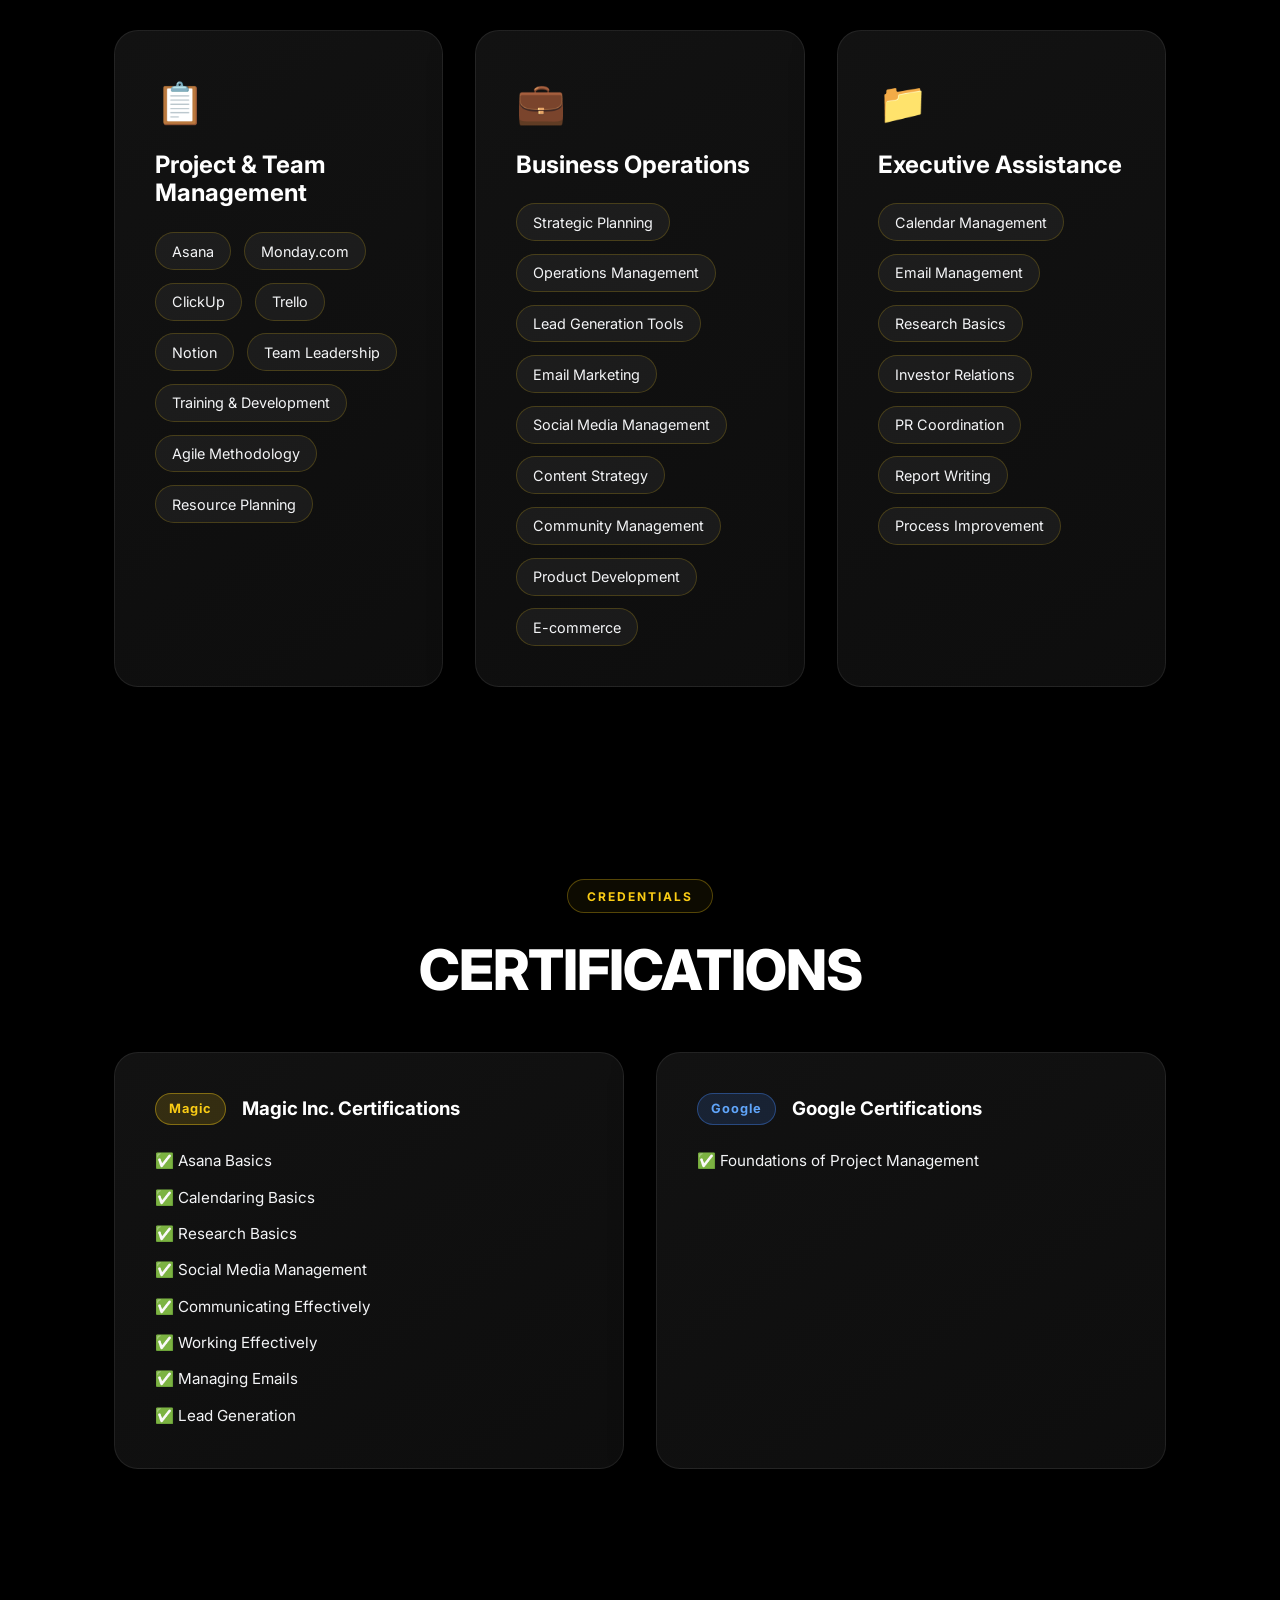
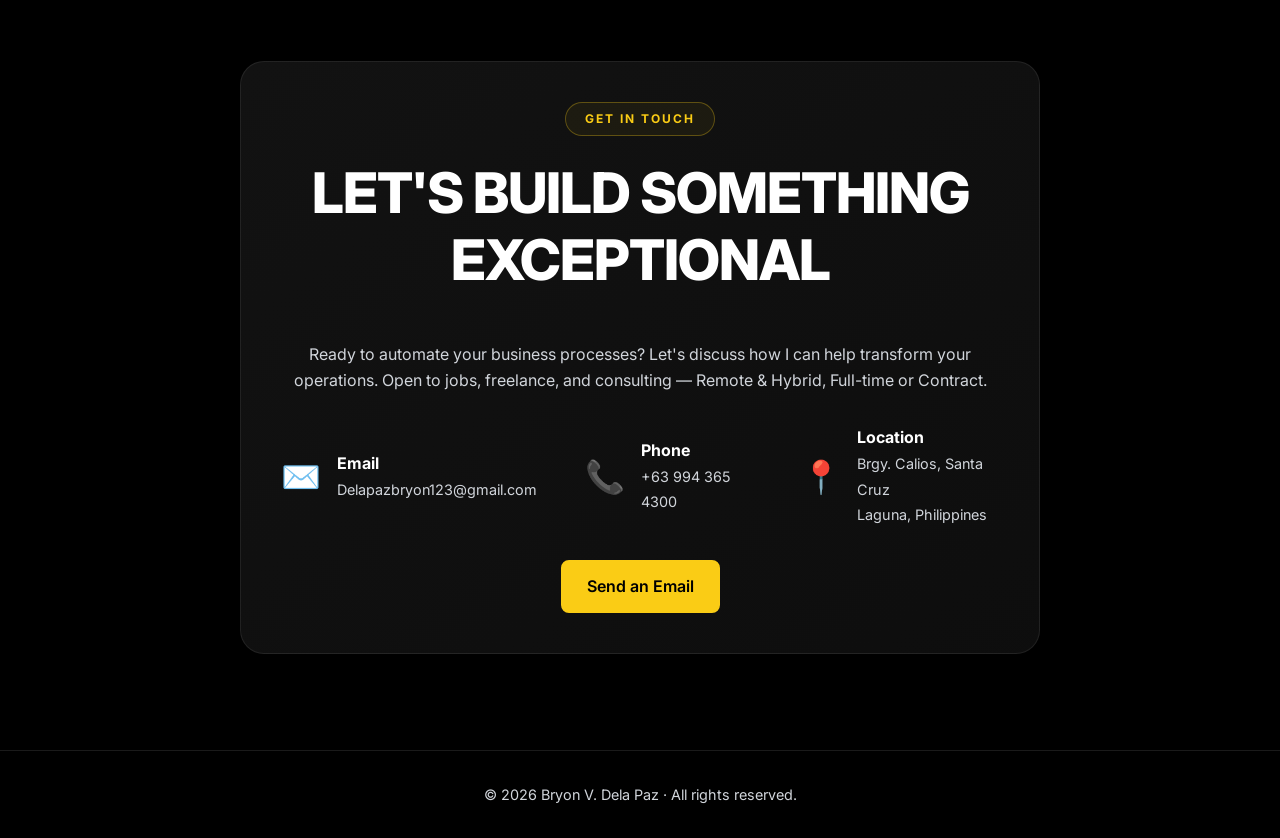
==== commit 59fae5db: "feat: Finalize case study pages and clean layout (Backup Revision)" ====
--- a/index.html
+++ b/index.html
@@ -25,6 +25,7 @@
                 <li><a href="#automations">Projects</a></li>
                 <li><a href="#experience">Experience</a></li>
                 <li><a href="#skills">Skills</a></li>
+                <li><a href="cv.html">CV</a></li>
                 <li><a href="#certifications">Certifications</a></li>
                 <li><a href="#contact" class="btn-nav">Contact</a></li>
             </ul>
@@ -43,6 +44,7 @@
             <li><a href="#automations">Projects</a></li>
             <li><a href="#experience">Experience</a></li>
             <li><a href="#skills">Skills</a></li>
+            <li><a href="cv.html">CV</a></li>
             <li><a href="#certifications">Certifications</a></li>
             <li><a href="#contact">Contact</a></li>
         </ul>
@@ -67,6 +69,7 @@
                 <div class="hero-actions">
                     <a href="mailto:Delapazbryon123@gmail.com" class="btn-primary">Get In Touch</a>
                     <a href="#automations" class="btn-secondary">View My Work</a>
+                    <a href="cv.html" class="btn-outline">View / Print CV</a>
                 </div>
             </div>
             <div class="hero-image-wrap">
@@ -113,7 +116,7 @@
                     <div class="pillar glass-card hover-lift">
                         <div class="pillar-icon">&#9881;&#65039;</div>
                         <h3>Operations Expert</h3>
-                        <p>Directing 100&ndash;200 projects per month &mdash; refining internal processes and managing
+                        <p>Directing up to 100 small-to-medium projects per month &mdash; refining internal processes and managing
                             CRMs for
                             scalable growth.</p>
                     </div>
@@ -135,320 +138,26 @@
                 <h2>Powerful Automations</h2>
             </div>
 
-            <div class="projects-grid">
-                <div class="project-card glass-card glow-card">
-                    <span class="project-tag">AI / Voice / CRM</span>
-                    <h3>AI-Powered Sales Automation System</h3>
-                    <p class="project-description">End-to-End Lead Engagement with Voice AI. A complex, multi-tool
-                        workflow designed to handle lead qualification autonomously &mdash; integrating voice calling
-                        agents,
-                        CRM platforms, and personalized content generation using n8n and OpenAI.</p>
-                    <div class="project-tech">
-                        <span>n8n</span><span>OpenAI</span><span>Voice AI</span><span>CRM Sync</span>
-                    </div>
-                    <a href="ai-sales-workflow.html" class="btn-secondary" style="margin-top: 1rem; width: fit-content; font-size: 0.85rem;">View Detailed Workflow</a>
-                </div>
-
-                <div class="project-card glass-card glow-card">
-                    <span class="project-tag">SEO / AI / n8n</span>
-                    <h3>SEO Keyword Research Automation</h3>
-                    <p class="project-description">AI-Powered Keyword Discovery &amp; Analysis. An automated workflow
-                        that
-                        researches, analyzes, and prioritizes SEO keywords using AI, dramatically cutting down manual
-                        research time and improving search engine rankings for clients.</p>
-                    <div class="project-tech">
-                        <span>n8n</span><span>AI Analysis</span><span>SEO</span>
-                    </div>
-                    <a href="seo-workflow.html" class="btn-secondary" style="margin-top: 1rem; width: fit-content; font-size: 0.85rem;">View Detailed Workflow</a>
-                </div>
-
-                <div class="project-card glass-card glow-card">
-                    <span class="project-tag">Content / Telegram / AI</span>
-                    <h3>PR Content Generation Workflow</h3>
-                    <p class="project-description">Multi-Modal Content Creation &amp; Research via Telegram. A workflow
-                        triggered via Telegram that conducts research and generates PR-ready content across multiple
-                        formats, enabling rapid, consistent brand communication.</p>
-                    <div class="project-tech">
-                        <span>Telegram</span><span>OpenAI</span><span>n8n</span>
-                    </div>
-                    <a href="pr-content-workflow.html" class="btn-secondary" style="margin-top: 1rem; width: fit-content; font-size: 0.85rem;">View Detailed Workflow</a>
-                </div>
-
-                <div class="project-card glass-card glow-card">
-                    <span class="project-tag">PM / ClickUp / Automation</span>
-                    <h3>Project Management Task Distribution</h3>
-                    <p class="project-description">Automated Meeting-to-Task Conversion for ClickUp. A system that
-                        automatically transcribes meeting notes, identifies action items, and creates structured tasks
-                        directly in ClickUp &mdash; eliminating manual post-meeting admin work.</p>
-                    <div class="project-tech">
-                        <span>ClickUp</span><span>n8n</span><span>AI Transcription</span>
-                    </div>
-                    <a href="pm-task-workflow.html" class="btn-secondary" style="margin-top: 1rem; width: fit-content; font-size: 0.85rem;">View Detailed Workflow</a>
-                </div>
-            </div>
-        </section>
-
-        <!-- Professional Experience -->
-        <section id="experience" class="experience section-padding reveal">
+            <div id="dynamic-projects-grid" class="projects-grid">
+                <!-- Projects are now generated dynamically via script.js for easy updates! -->
+            </div>
+        </section>
+
+        <!-- Professional Experience Summary -->
+        <section id="experience" class="experience section-padding reveal active">
             <div class="section-header">
                 <span class="section-label">CAREER</span>
-                <h2>Professional Experience</h2>
-            </div>
-
-            <div class="timeline">
-
-                <!-- Role 1 -->
-                <div class="timeline-item">
-                    <div class="timeline-dot"></div>
-                    <div class="timeline-content glass-card hover-lift">
-                        <div class="timeline-header">
-                            <div>
-                                <h3>Freelancer / Operations &amp; AI Automation Expert</h3>
-                                <span class="company">Self Employed &middot; Remote</span>
-                            </div>
-                            <span class="duration">Jan 2024 &ndash; Present</span>
-                        </div>
-                        <p class="role-overview">Supporting CEOs and leadership teams across multiple companies by
-                            building efficient operations, streamlining workflows, and ensuring smooth execution of
-                            business strategies.</p>
-                        <div class="exp-categories">
-                            <div class="exp-category">
-                                <h4>Operational Efficiency &amp; Automation</h4>
-                                <ul class="experience-list">
-                                    <li>Built and optimized end-to-end operational processes, automating over 50% of
-                                        repetitive tasks across Operations, SEO, Sales, and Admin.</li>
-                                    <li>Developed scalable business automations integrating CRM platforms, project
-                                        management systems, and n8n workflows.</li>
-                                    <li>Designed and implemented new project management systems, improving workflow
-                                        visibility and execution speed.</li>
-                                    <li>Created customized solutions to meet unique client needs, resulting in repeat
-                                        business and referrals.</li>
-                                </ul>
-                            </div>
-                            <div class="exp-category">
-                                <h4>Executive Support &amp; Leadership</h4>
-                                <ul class="experience-list">
-                                    <li>Served as Executive Assistant to CEOs, managing PR, press coordination,
-                                        calendars, inboxes, and high-level communications.</li>
-                                    <li>Recruited, trained, and led high-performing teams, ensuring strong independent
-                                        performance and alignment with company goals.</li>
-                                    <li>Strengthened client relationships through consistent communication, timely
-                                        updates, and reliable delivery.</li>
-                                </ul>
-                            </div>
-                            <div class="exp-category">
-                                <h4>Project Management</h4>
-                                <ul class="experience-list">
-                                    <li>Directed 100&ndash;200 projects per month, delivering on time, maintaining
-                                        quality,
-                                        and aligning execution with strategic objectives.</li>
-                                    <li>Managed multiple projects simultaneously with strong attention to detail and
-                                        organization.</li>
-                                    <li>Conducted thorough research to support clients' strategic decision-making and
-                                        provide data-driven recommendations.</li>
-                                </ul>
-                            </div>
-                            <div class="exp-category">
-                                <h4>CRM, Sales &amp; Marketing</h4>
-                                <ul class="experience-list">
-                                    <li>Managed and automated multiple CRMs (Pipedrive, HubSpot, GHL) for accurate lead
-                                        tracking and real-time sales reporting.</li>
-                                    <li>Developed lead generation strategies and PR campaigns that boosted brand
-                                        visibility and client engagement.</li>
-                                    <li>Designed and executed SEO strategies, significantly improving clients' website
-                                        visibility and search engine rankings.</li>
-                                    <li>Increased revenue through strategic marketing campaigns and optimized sales
-                                        workflows.</li>
-                                </ul>
-                            </div>
-                        </div>
-                    </div>
-                </div>
-
-                <!-- Role 2 -->
-                <div class="timeline-item">
-                    <div class="timeline-dot"></div>
-                    <div class="timeline-content glass-card hover-lift">
-                        <div class="timeline-header">
-                            <div>
-                                <h3>EA / OPS / Recruiting / Marketing Manager</h3>
-                                <span class="company">J. Boswell Team &middot; Real Estate</span>
-                            </div>
-                            <span class="duration">Mar 2023 &ndash; Jan 2024</span>
-                        </div>
-                        <div class="exp-categories">
-                            <div class="exp-category">
-                                <h4>Strategic Operations &amp; Planning</h4>
-                                <ul class="experience-list">
-                                    <li>Developed and executed strategic operational plans that improved productivity,
-                                        efficiency, and profitability.</li>
-                                    <li>Advised leadership on budgeting, forecasting, and financial planning,
-                                        identifying opportunities for cost savings.</li>
-                                    <li>Conducted market analysis to identify trends, growth opportunities, and
-                                        competitive positioning.</li>
-                                </ul>
-                            </div>
-                            <div class="exp-category">
-                                <h4>Process Optimization</h4>
-                                <ul class="experience-list">
-                                    <li>Analyzed and optimized business processes to enhance client experience and
-                                        reduce operational bottlenecks.</li>
-                                    <li>Implemented best practices in operational management, resulting in improved
-                                        efficiency and reduced expenses.</li>
-                                    <li>Evaluated, adopted, and managed technology and systems to enhance data
-                                        management and operational performance.</li>
-                                </ul>
-                            </div>
-                            <div class="exp-category">
-                                <h4>Marketing &amp; Business Development</h4>
-                                <ul class="experience-list">
-                                    <li>Boosted brand visibility by managing internal and external marketing campaigns
-                                        and promotional initiatives.</li>
-                                    <li>Generated leads through targeted advertising strategies and creation of engaging
-                                        promotional materials.</li>
-                                    <li>Ensured full compliance with real estate laws, regulations, and ethical
-                                        standards.</li>
-                                </ul>
-                            </div>
-                        </div>
-                    </div>
-                </div>
-
-                <!-- Role 3 -->
-                <div class="timeline-item">
-                    <div class="timeline-dot"></div>
-                    <div class="timeline-content glass-card hover-lift">
-                        <div class="timeline-header">
-                            <div>
-                                <h3>Team Leader, Creative Solution Specialist &amp; Executive Assistant</h3>
-                                <span class="company">Magic Inc. &amp; Fruitstreet Health &middot; Freelance</span>
-                            </div>
-                            <span class="duration">Sep 2020 &ndash; May 2023</span>
-                        </div>
-                        <div class="exp-categories">
-                            <div class="exp-category">
-                                <h4>Team Management</h4>
-                                <ul class="experience-list">
-                                    <li>Managed teams by delegating tasks, aligning workflows, and ensuring
-                                        collaboration across operations.</li>
-                                    <li>Supported team members to meet deadlines and maintain high performance.</li>
-                                    <li>Monitored KPIs to ensure alignment with business goals and performance targets.
-                                    </li>
-                                </ul>
-                            </div>
-                            <div class="exp-category">
-                                <h4>Lead Generation &amp; Research</h4>
-                                <ul class="experience-list">
-                                    <li>Planned and researched target markets to support lead-generation efforts.</li>
-                                    <li>Set up tools and created templates to enhance lead mining and outreach
-                                        efficiency.</li>
-                                    <li>Developed strategies to nurture prospects and convert them into angel investor
-                                        opportunities.</li>
-                                </ul>
-                            </div>
-                            <div class="exp-category">
-                                <h4>CRM &amp; Project Tools</h4>
-                                <ul class="experience-list">
-                                    <li>Handled CRM responsibilities including data entry, lead tracking, pipeline
-                                        management, and accuracy oversight.</li>
-                                    <li>Managed tasks and workflows using Asana and Monday.com, including task creation,
-                                        assignment, tracking, and reporting.</li>
-                                    <li>Managed payroll processes, employee records, compensation, and benefits
-                                        administration.</li>
-                                </ul>
-                            </div>
-                        </div>
-                    </div>
-                </div>
-
-                <!-- Role 4 -->
-                <div class="timeline-item">
-                    <div class="timeline-dot"></div>
-                    <div class="timeline-content glass-card hover-lift">
-                        <div class="timeline-header">
-                            <div>
-                                <h3>Investor Relations Executive</h3>
-                                <span class="company">Andiamo &ndash; Reimagining Cerebral Palsy &middot; Project
-                                    Contract</span>
-                            </div>
-                            <span class="duration">Mar 2022 &ndash; May 2022</span>
-                        </div>
-                        <div class="exp-categories">
-                            <div class="exp-category">
-                                <h4>Market Research &amp; Lead Generation</h4>
-                                <ul class="experience-list">
-                                    <li>Conducted targeted research to identify angel investors in the medical and
-                                        healthcare sectors aligned with Andiamo's mission.</li>
-                                    <li>Set up and managed lead-generation infrastructure using web forms, CRM systems,
-                                        and email marketing tools.</li>
-                                    <li>Developed high-converting email outreach templates to increase investor
-                                        engagement and response rates.</li>
-                                </ul>
-                            </div>
-                            <div class="exp-category">
-                                <h4>Reporting &amp; CRM</h4>
-                                <ul class="experience-list">
-                                    <li>Generated weekly progress reports summarizing performance, lead status, and
-                                        campaign insights for leadership.</li>
-                                    <li>Organized and maintained up-to-date investor records in the CRM; tracked
-                                        interactions and campaign performance.</li>
-                                    <li>Built strong investor relationships through consistent follow-ups via email,
-                                        phone, and meetings.</li>
-                                </ul>
-                            </div>
-                        </div>
-                    </div>
-                </div>
-
-                <!-- Role 5 -->
-                <div class="timeline-item">
-                    <div class="timeline-dot"></div>
-                    <div class="timeline-content glass-card hover-lift">
-                        <div class="timeline-header">
-                            <div>
-                                <h3>Document Assistant</h3>
-                                <span class="company">Amicassa Real Estate</span>
-                            </div>
-                            <span class="duration">Jan 2020 &ndash; Jul 2020</span>
-                        </div>
-                        <ul class="experience-list">
-                            <li>Conducted thorough research on legal documents to ensure accuracy, compliance, and
-                                alignment with local regulations.</li>
-                            <li>Maintained accurate and organized document records within the CRM, including document
-                                types, statuses, and client details.</li>
-                            <li>Developed and implemented a document tracking system to monitor document status,
-                                updates, and compliance timelines.</li>
-                            <li>Generated regular reports detailing document status, workflow updates, and key findings
-                                for management review.</li>
-                            <li>Analyzed CRM and document tracking data to identify trends, recurring issues, and
-                                opportunities for process optimization.</li>
-                        </ul>
-                    </div>
-                </div>
-
-                <!-- Role 6 -->
-                <div class="timeline-item">
-                    <div class="timeline-dot"></div>
-                    <div class="timeline-content glass-card hover-lift">
-                        <div class="timeline-header">
-                            <div>
-                                <h3>Technical Writer, Food Seller &amp; General Freelancer</h3>
-                                <span class="company">Self Employed &middot; Part-time</span>
-                            </div>
-                            <span class="duration">Sep 2017 &ndash; Mar 2019</span>
-                        </div>
-                        <ul class="experience-list">
-                            <li>Assisted students with thesis and small research projects by conducting data gathering,
-                                analysis, and documentation. Recognized as a candidate for &ldquo;Best Thesis/Capstone
-                                Project.&rdquo;</li>
-                            <li>Created visual assets using basic graphic design tools for academic and freelance
-                                projects.</li>
-                            <li>Performed data annotation and data entry tasks for research and analytical projects.
-                            </li>
-                        </ul>
-                    </div>
-                </div>
-
+                <h2>Professional Background</h2>
+            </div>
+
+            <div class="glass-card glow-card center" style="max-width: 800px; margin: 0 auto; padding: 4rem 2rem;">
+                <h3 style="font-size: 1.8rem; margin-bottom: 1rem; color: var(--text-white);">Extensive Background in Operations &amp; AI</h3>
+                <p style="font-size: 1.1rem; color: var(--text-main); margin-bottom: 2.5rem; line-height: 1.8;">
+                    From leading cross-functional teams at Magic Inc., orchestrating operations for the J. Boswell Real Estate Team, to currently consulting as an independent AI &amp; Operations Expert &mdash; I specialize in scaling businesses, driving efficiency, and architecting robust workflows.
+                </p>
+                <div class="hero-actions" style="justify-content: center;">
+                    <a href="cv.html" target="_blank" rel="noopener noreferrer" class="btn-primary" style="padding: 1rem 2rem; font-size: 1.1rem;">View Detailed CV (New Tab)</a>
+                </div>
             </div>
         </section>
 
@@ -464,10 +173,10 @@
                     <div class="category-icon">&#129302;</div>
                     <h3>Automation &amp; AI</h3>
                     <div class="skill-tags">
-                        <span>n8n</span><span>Zapier</span><span>Make.com</span><span>Workflow Design</span>
-                        <span>API Integration</span><span>Process Automation</span><span>Voice AI</span><span>AI
-                            Agents</span>
-                        <span>OpenAI GPT-4</span><span>Prompt Engineering</span>
+                        <span>n8n</span><span>Zapier</span><span>Workflow Design</span>
+                        <span>API Integration</span><span>Process Automation</span><span>Voice AI</span><span>AI Agents</span>
+                        <span>OpenAI GPT-4</span><span>Claude Code</span><span>ElevenLabs</span>
+                        <span>Emergent</span><span>Antigravity</span><span>Prompt Engineering</span>
                     </div>
                 </div>
 
@@ -484,8 +193,9 @@
                     <div class="category-icon">&#128295;</div>
                     <h3>Technical</h3>
                     <div class="skill-tags">
-                        <span>Web Scraping</span><span>SEO Optimization</span><span>WordPress</span>
-                        <span>No-Code Platforms</span><span>Data Visualization</span><span>Affiliate Marketing</span>
+                        <span>Web Scraping</span><span>Apify</span><span>SEO Optimization</span><span>Semrush</span><span>WordPress</span>
+                        <span>Google Search Console</span><span>Google Cloud</span>
+                        <span>No-Code Platforms</span><span>Canva</span><span>Data Visualization</span><span>Affiliate Marketing</span>
                     </div>
                 </div>
 
@@ -504,7 +214,7 @@
                     <div class="category-icon">&#128188;</div>
                     <h3>Business Operations</h3>
                     <div class="skill-tags">
-                        <span>Strategic Planning</span><span>Operations Management</span><span>Lead Generation</span>
+                        <span>Strategic Planning</span><span>Operations Management</span><span>Lead Generation Tools</span>
                         <span>Email Marketing</span><span>Social Media Management</span><span>Content Strategy</span>
                         <span>Community Management</span><span>Product Development</span><span>E-commerce</span>
                     </div>
@@ -599,10 +309,6 @@
 
                 <div class="contact-actions">
                     <a href="mailto:Delapazbryon123@gmail.com" class="btn-primary large">Send an Email</a>
-                    <a href="https://drive.google.com/drive/folders/1wSpij_Hfwtiamy4hGJVCicU44s9qnPg4?usp=drive_link"
-                        target="_blank" rel="noopener noreferrer" class="btn-outline">View Portfolio Drive</a>
-                    <a href="https://delapazbryon123.wixsite.com/bryon-dela-paz" target="_blank"
-                        rel="noopener noreferrer" class="btn-secondary">Wix Portfolio</a>
                 </div>
             </div>
         </section>
--- a/styles.css
+++ b/styles.css
@@ -77,11 +77,15 @@
 .section-label {
     display: inline-block;
     color: var(--accent-yellow);
-    font-size: 0.8rem;
+    font-size: 0.75rem;
     font-weight: 700;
     letter-spacing: 2px;
     text-transform: uppercase;
-    margin-bottom: 1rem;
+    margin-bottom: 1.5rem;
+    padding: 0.4rem 1.2rem;
+    border: 1px solid rgba(250, 204, 21, 0.3);
+    border-radius: 30px;
+    background: rgba(250, 204, 21, 0.05);
 }
 
 .center {
@@ -90,18 +94,20 @@
 
 /* Glassmorphism Cards */
 .glass-card {
-    background: var(--card-bg);
-    backdrop-filter: blur(10px);
-    -webkit-backdrop-filter: blur(10px);
-    border: 1px solid var(--card-border);
-    border-radius: 1rem;
-    padding: 2rem;
-    transition: var(--transition);
+    background: linear-gradient(145deg, rgba(30, 30, 30, 0.6), rgba(15, 15, 15, 0.9));
+    backdrop-filter: blur(20px);
+    -webkit-backdrop-filter: blur(20px);
+    border: 1px solid rgba(255, 255, 255, 0.08);
+    border-radius: 1.5rem;
+    padding: 2.5rem;
+    box-shadow: 0 10px 40px rgba(0, 0, 0, 0.8);
+    transition: transform 0.4s cubic-bezier(0.25, 1, 0.5, 1), box-shadow 0.4s ease, border-color 0.4s ease;
 }
 
 .glow-card:hover {
-    border-color: var(--accent-yellow);
-    box-shadow: 0 0 20px var(--accent-yellow-glow);
+    border-color: rgba(250, 204, 21, 0.4);
+    box-shadow: 0 20px 50px rgba(250, 204, 21, 0.15);
+    transform: translateY(-8px);
 }
 
 .hover-lift:hover {
@@ -327,9 +333,22 @@
 }
 
 .hero-title {
-    font-size: clamp(2.2rem, 4.5vw, 3.5rem);
+    font-size: clamp(3rem, 6vw, 4.5rem);
     font-weight: 800;
     margin-bottom: 1.5rem;
+    line-height: 1.05;
+    letter-spacing: -1px;
+    text-transform: uppercase;
+}
+
+.hero-title .text-white {
+    display: block;
+}
+
+.hero-title .text-yellow {
+    display: block;
+    color: transparent;
+    -webkit-text-stroke: 1.5px var(--accent-yellow);
 }
 
 .hero-subtitle {
@@ -346,8 +365,11 @@
 
 /* About Section */
 .section-header h2 {
-    font-size: clamp(2rem, 4vw, 2.5rem);
+    font-size: clamp(2.5rem, 5vw, 3.5rem);
+    font-weight: 800;
+    letter-spacing: -1px;
     margin-bottom: 3rem;
+    text-transform: uppercase;
 }
 
 .about-grid {
@@ -416,14 +438,17 @@
 }
 
 .project-tag {
-    background: rgba(250, 204, 21, 0.1);
-    color: var(--accent-yellow);
-    padding: 0.25rem 0.75rem;
-    border-radius: 1rem;
-    font-size: 0.8rem;
+    background: rgba(255, 255, 255, 0.03);
+    color: var(--text-white);
+    border: 1px solid rgba(255, 255, 255, 0.1);
+    padding: 0.4rem 1rem;
+    border-radius: 20px;
+    font-size: 0.75rem;
     font-weight: 600;
     display: inline-block;
-    margin-bottom: 1rem;
+    margin-bottom: 1.2rem;
+    letter-spacing: 1px;
+    text-transform: uppercase;
 }
 
 .project-card h3 {
@@ -769,4 +794,5 @@
     .about-grid {
         grid-template-columns: 1fr;
     }
-}+}
+
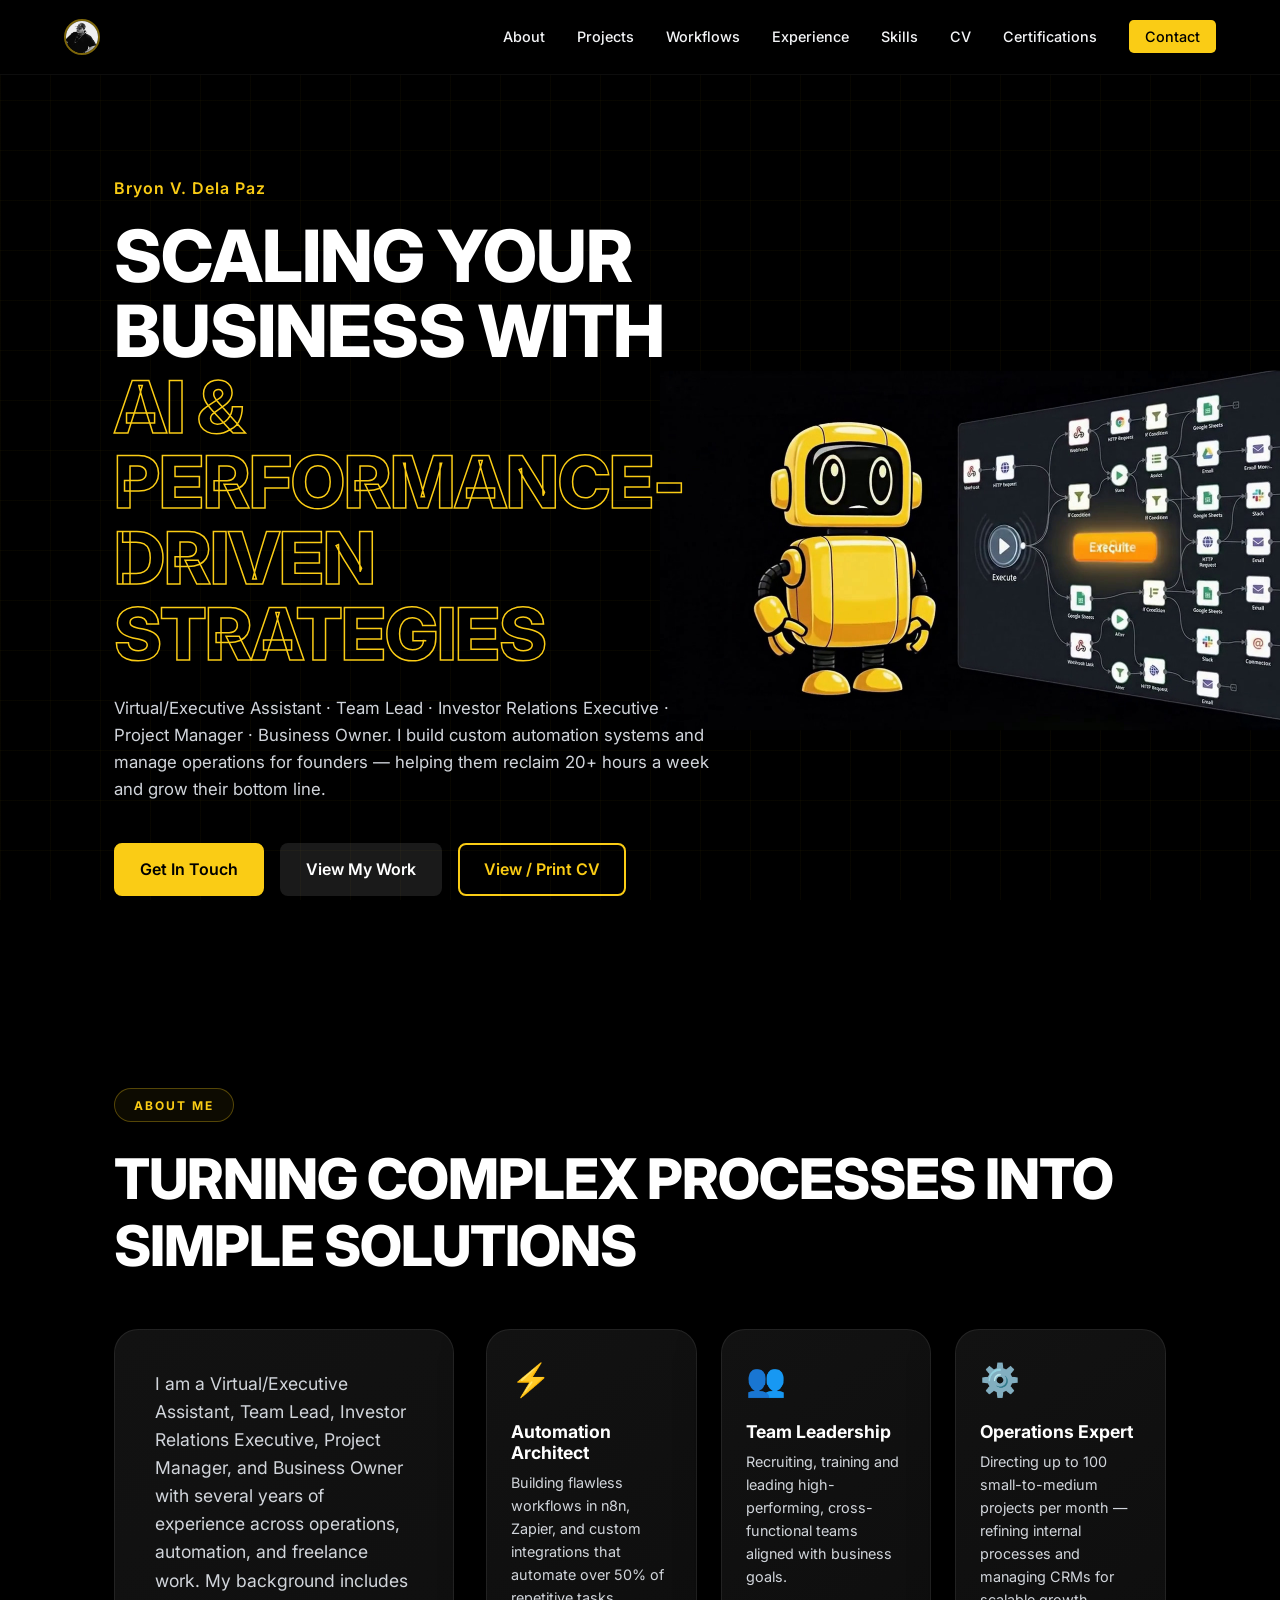
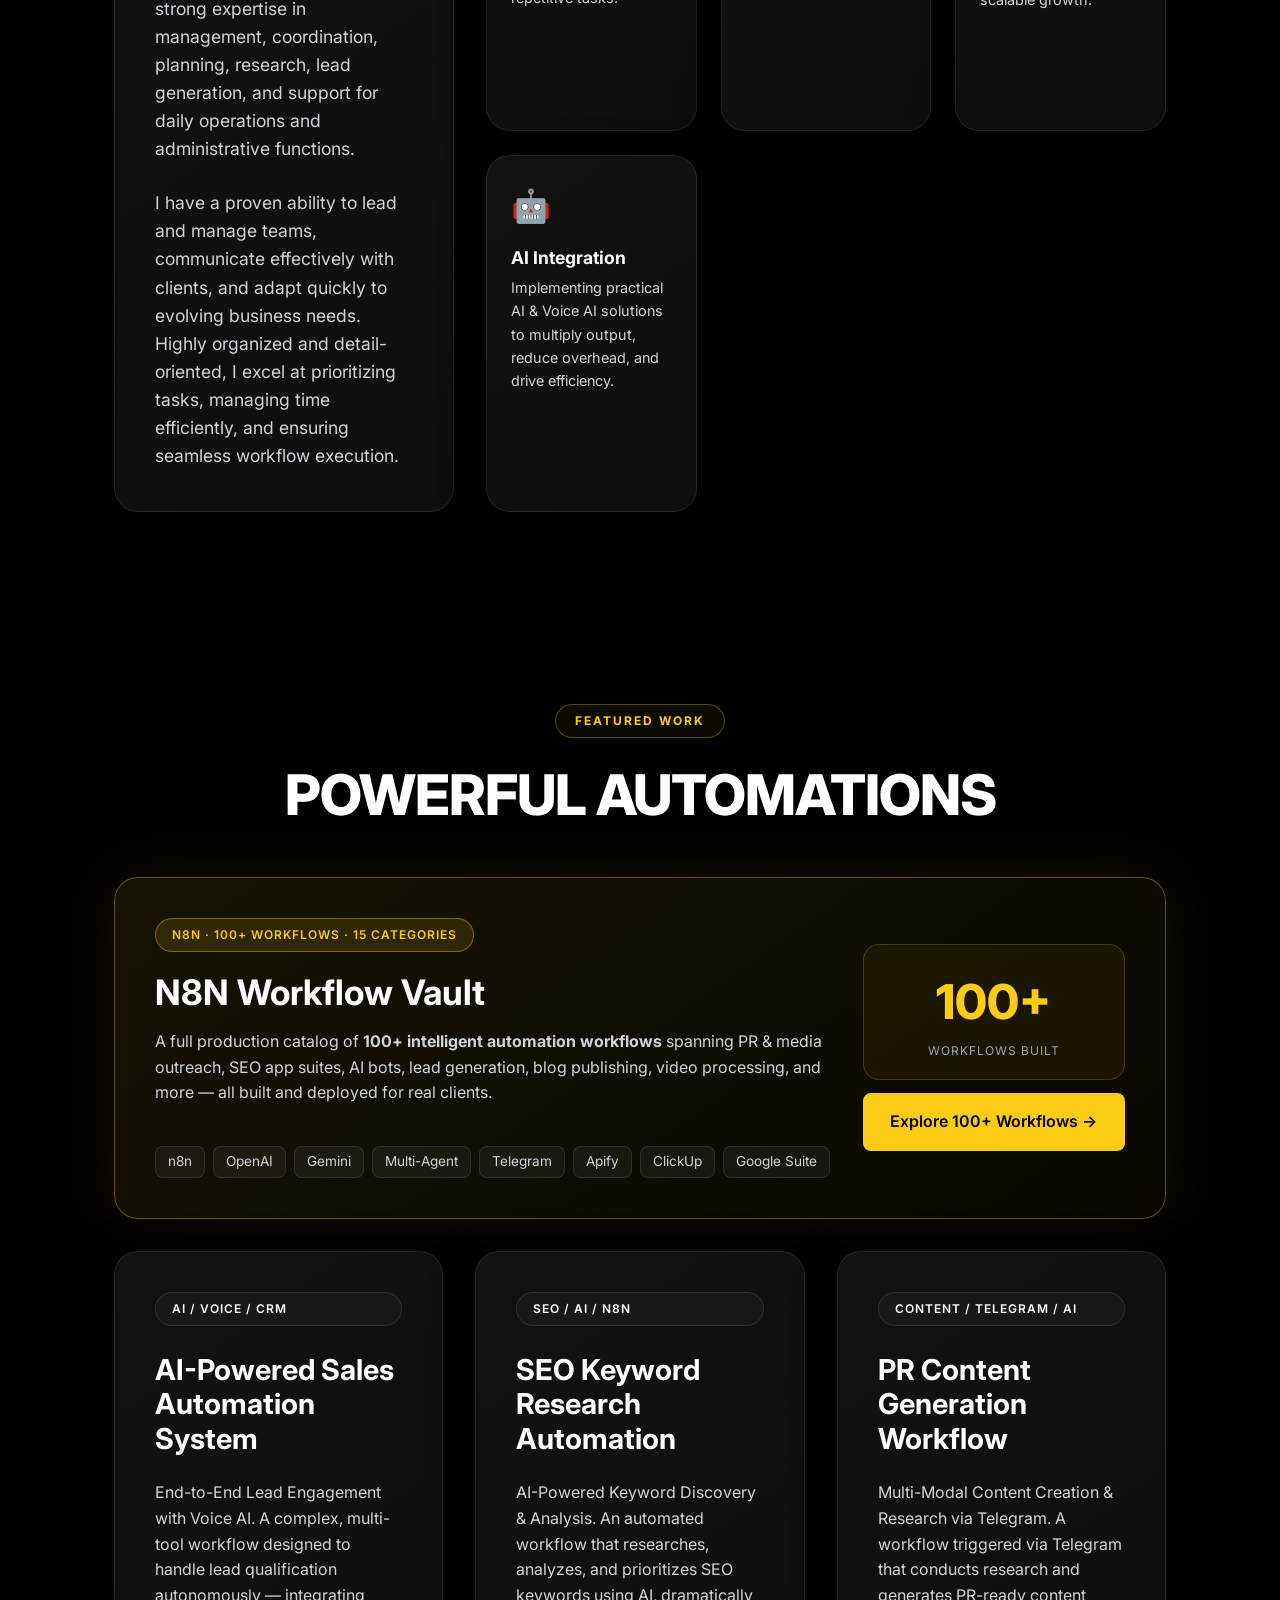
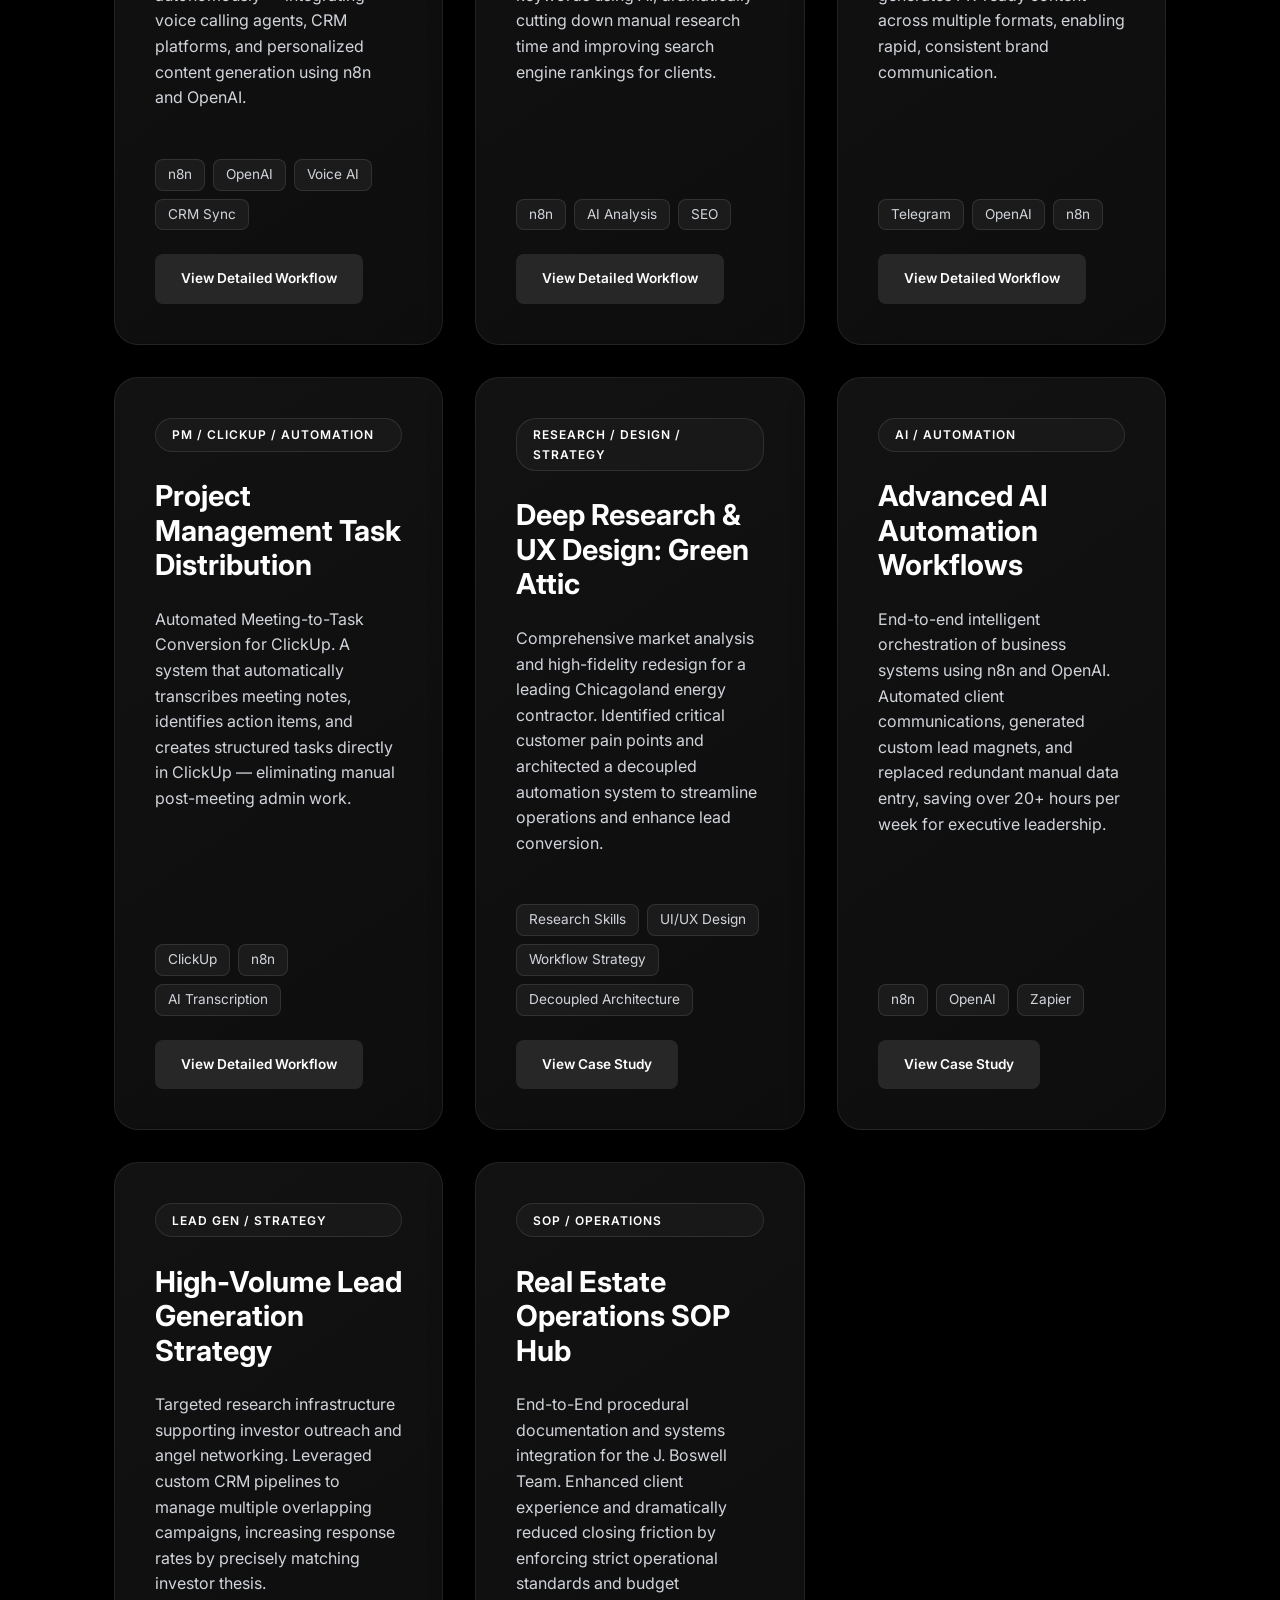
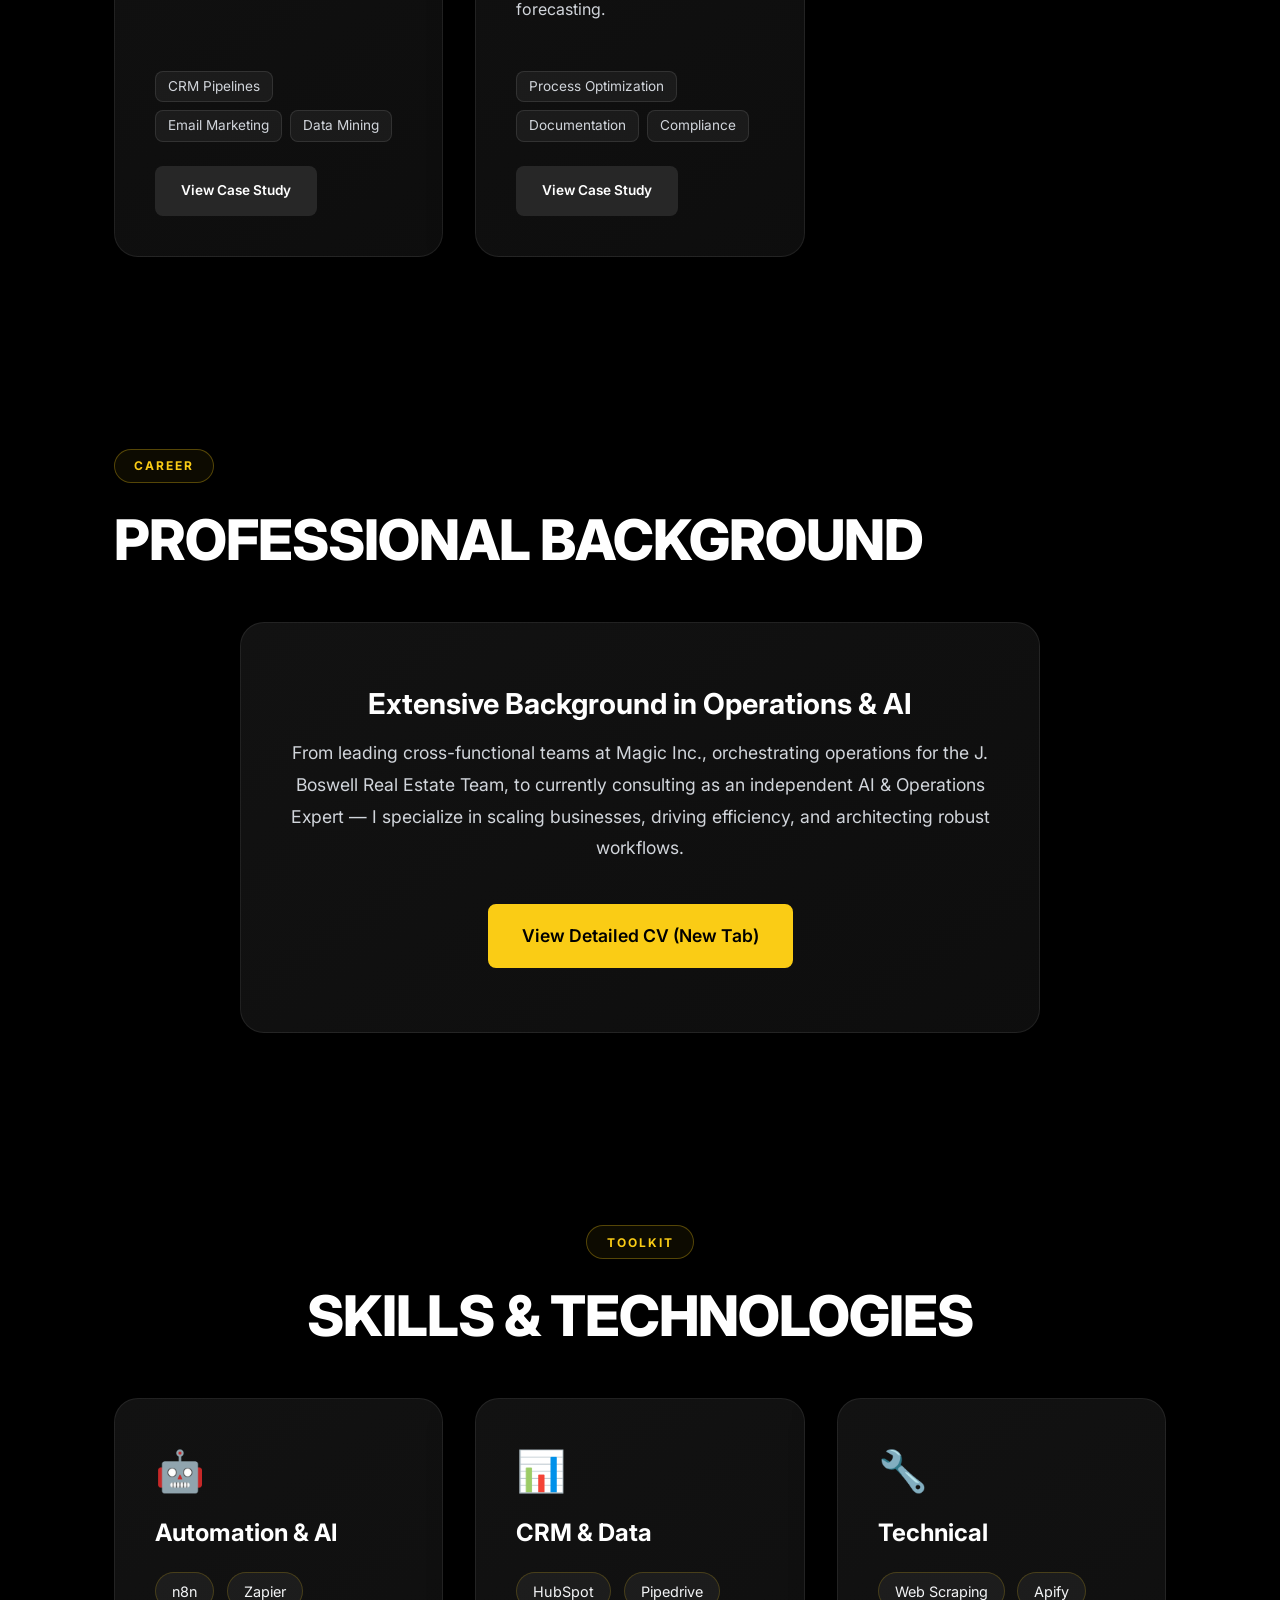
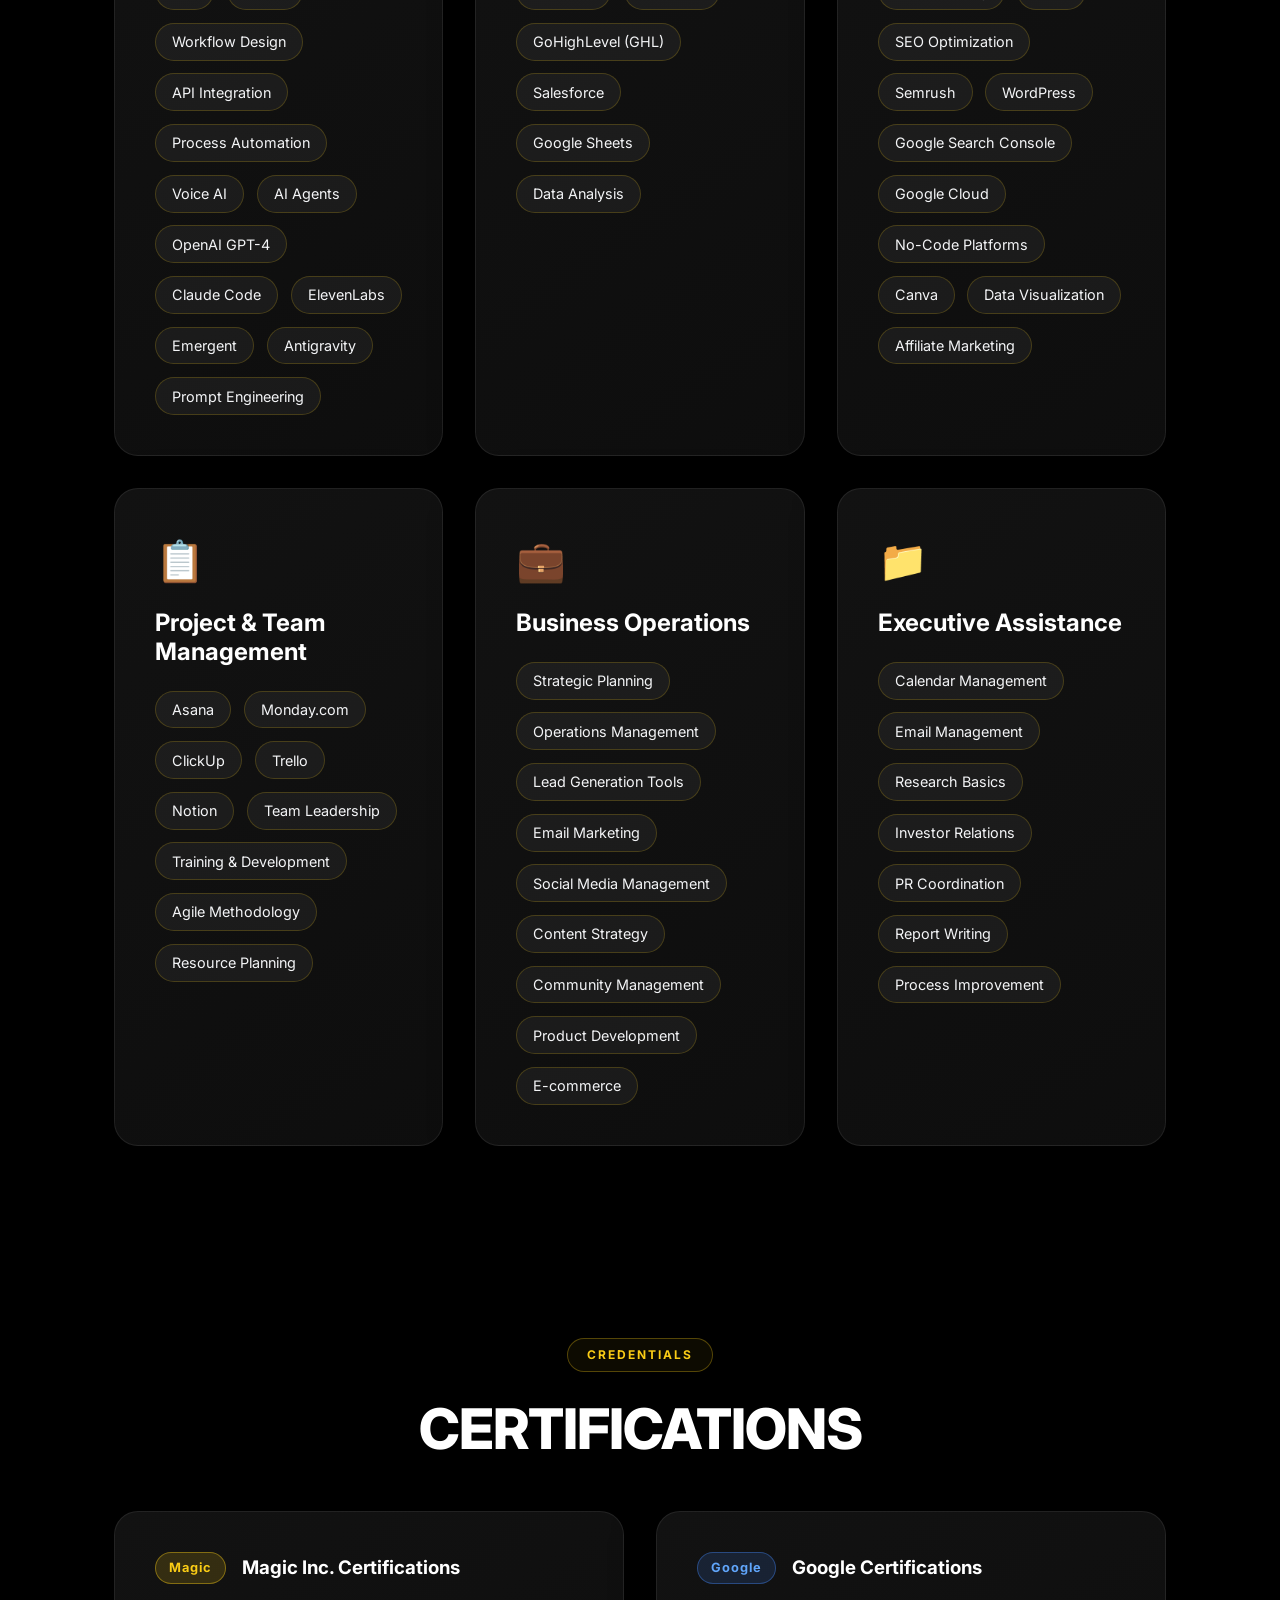
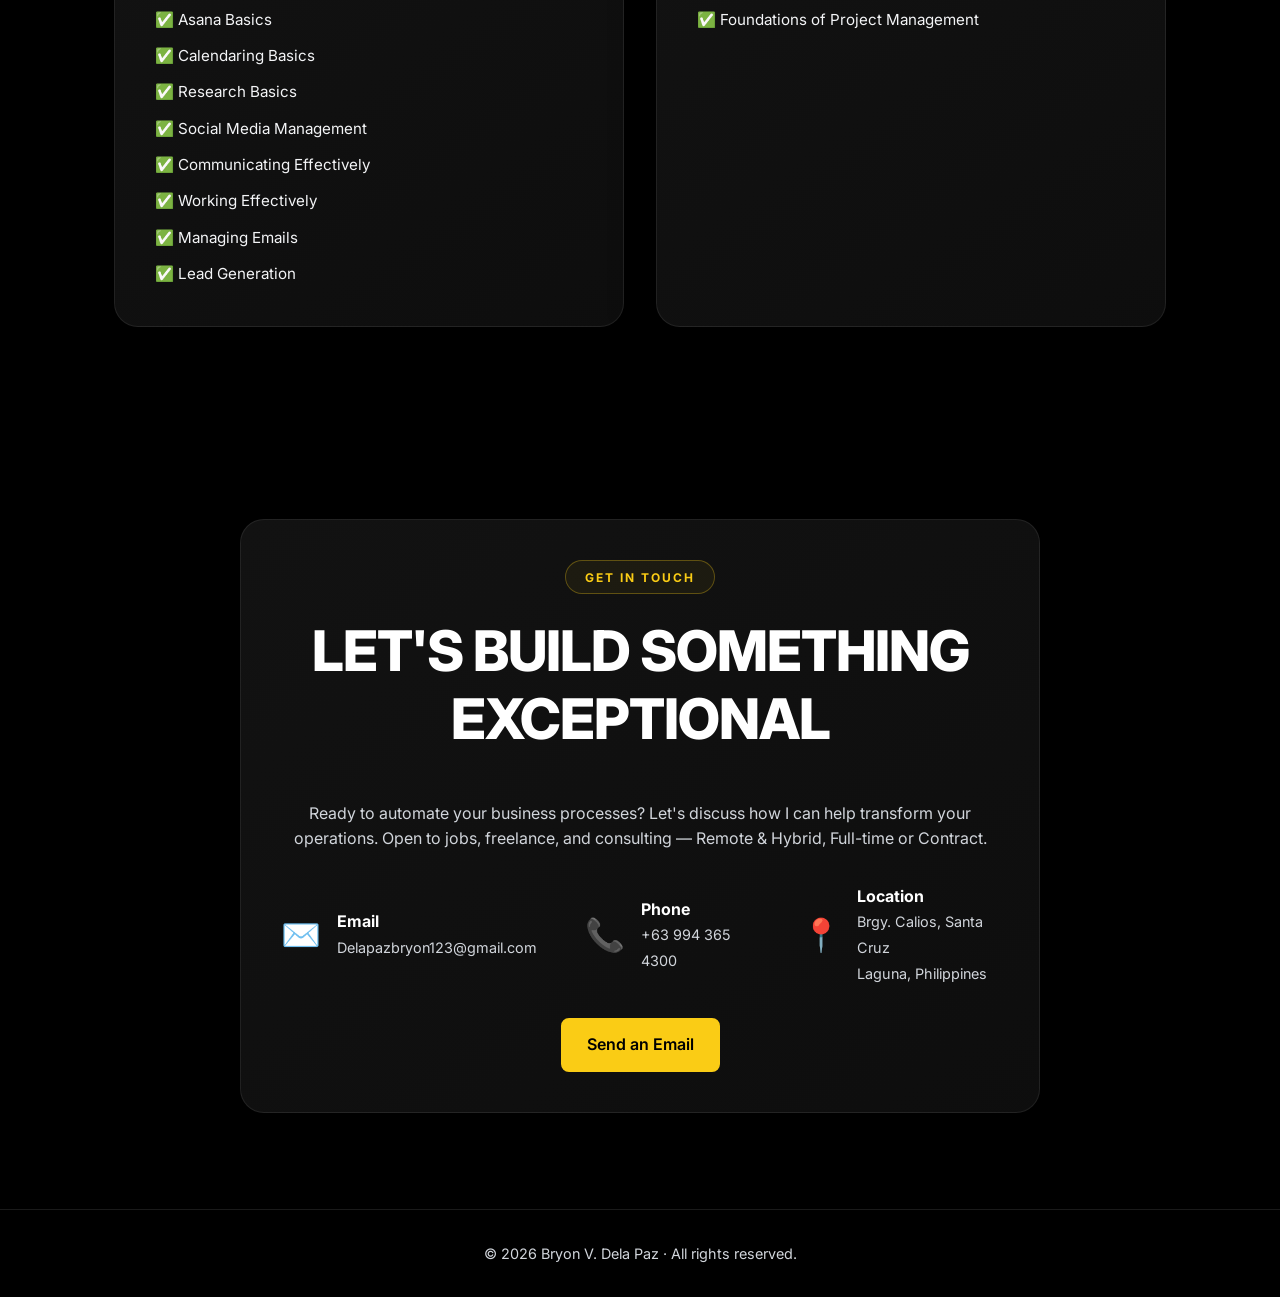
==== commit 88b0be33: "feat: workflow vault rebrand + CV print fix + profile avatar nav" ====
--- a/index.html
+++ b/index.html
@@ -19,10 +19,13 @@
     <!-- Navbar -->
     <nav id="navbar">
         <div class="nav-content">
-            <a href="#home" class="logo">BDP</a>
+            <a href="#home" class="logo" style="display:inline-flex;align-items:center;gap:0.6rem;text-decoration:none;">
+                <img src="Picture.png.avif" alt="Bryon V. Dela Paz" style="width:36px;height:36px;border-radius:50%;object-fit:cover;border:2px solid rgba(250,204,21,0.5);">
+            </a>
             <ul class="nav-links">
                 <li><a href="#about">About</a></li>
                 <li><a href="#automations">Projects</a></li>
+                <li><a href="n8n-workflows.html">Workflows</a></li>
                 <li><a href="#experience">Experience</a></li>
                 <li><a href="#skills">Skills</a></li>
                 <li><a href="cv.html">CV</a></li>
@@ -42,6 +45,7 @@
         <ul class="mobile-links">
             <li><a href="#about">About</a></li>
             <li><a href="#automations">Projects</a></li>
+            <li><a href="n8n-workflows.html">Workflows</a></li>
             <li><a href="#experience">Experience</a></li>
             <li><a href="#skills">Skills</a></li>
             <li><a href="cv.html">CV</a></li>
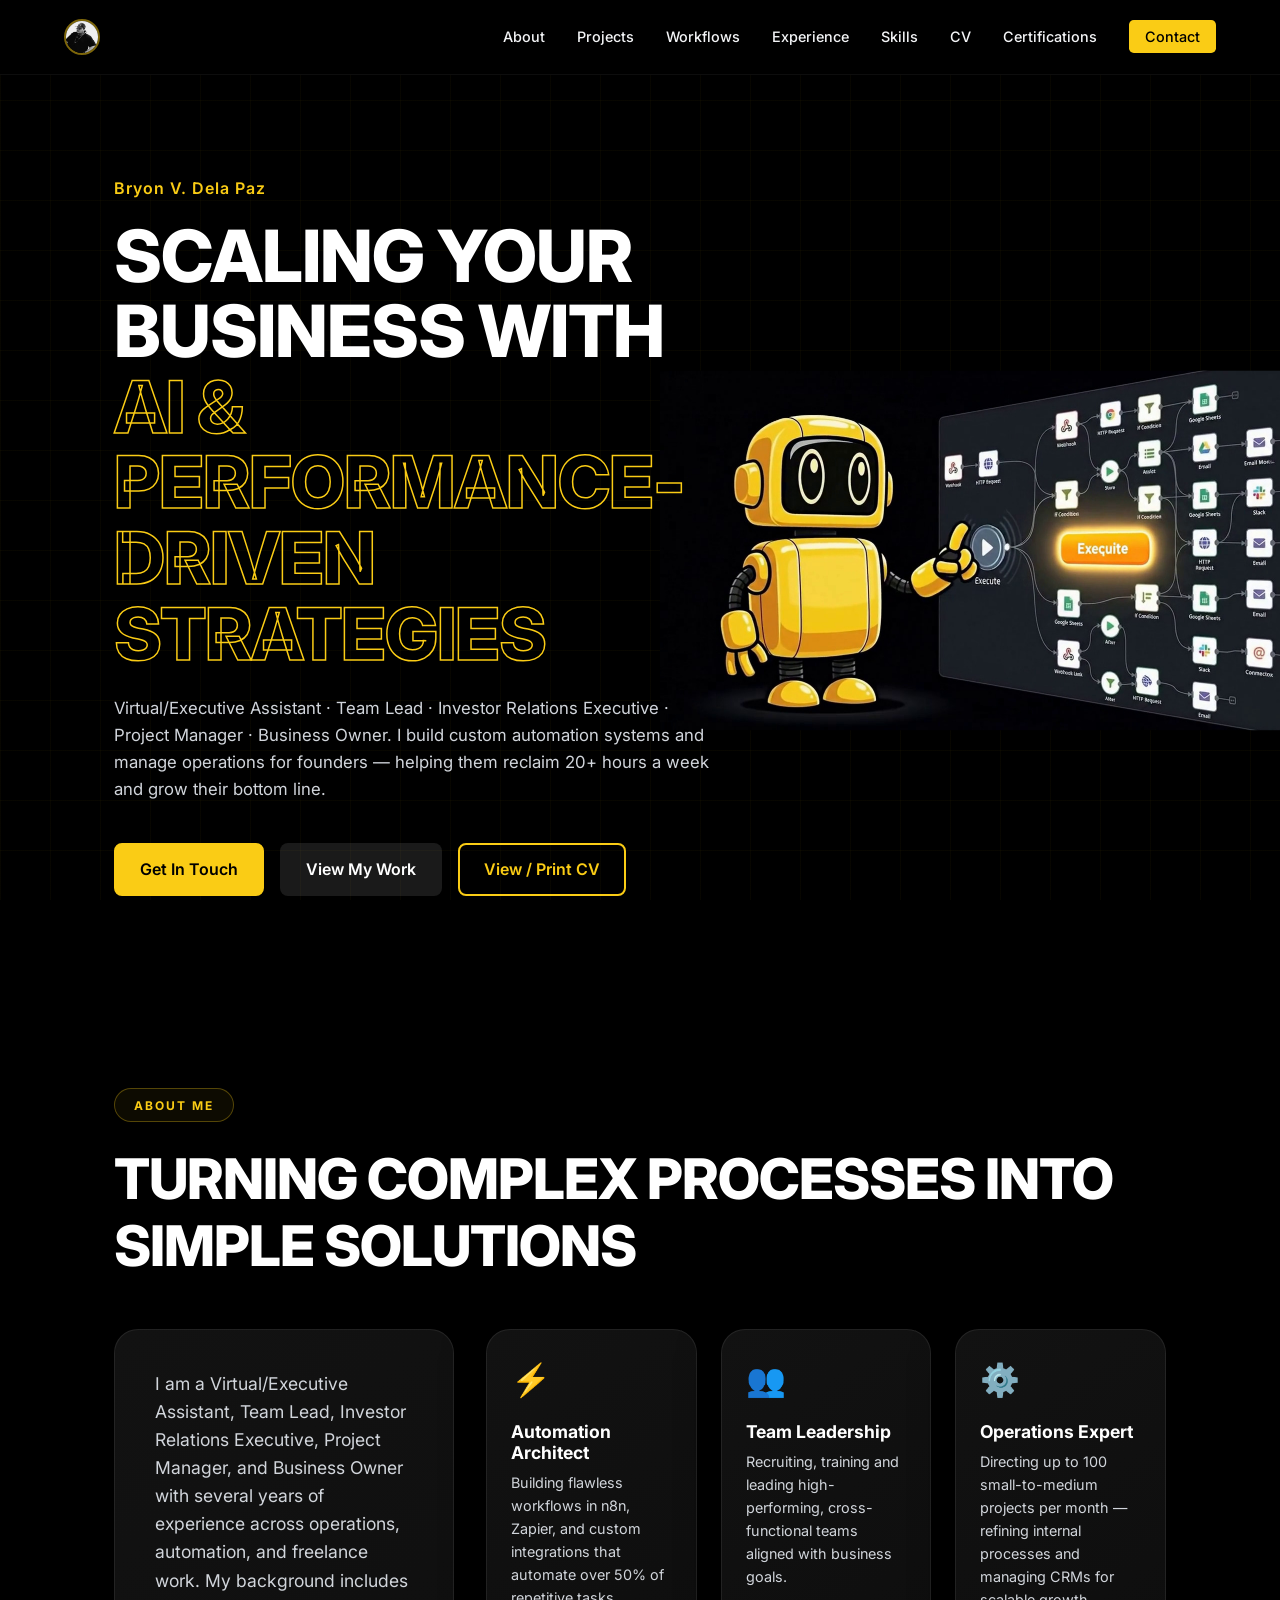
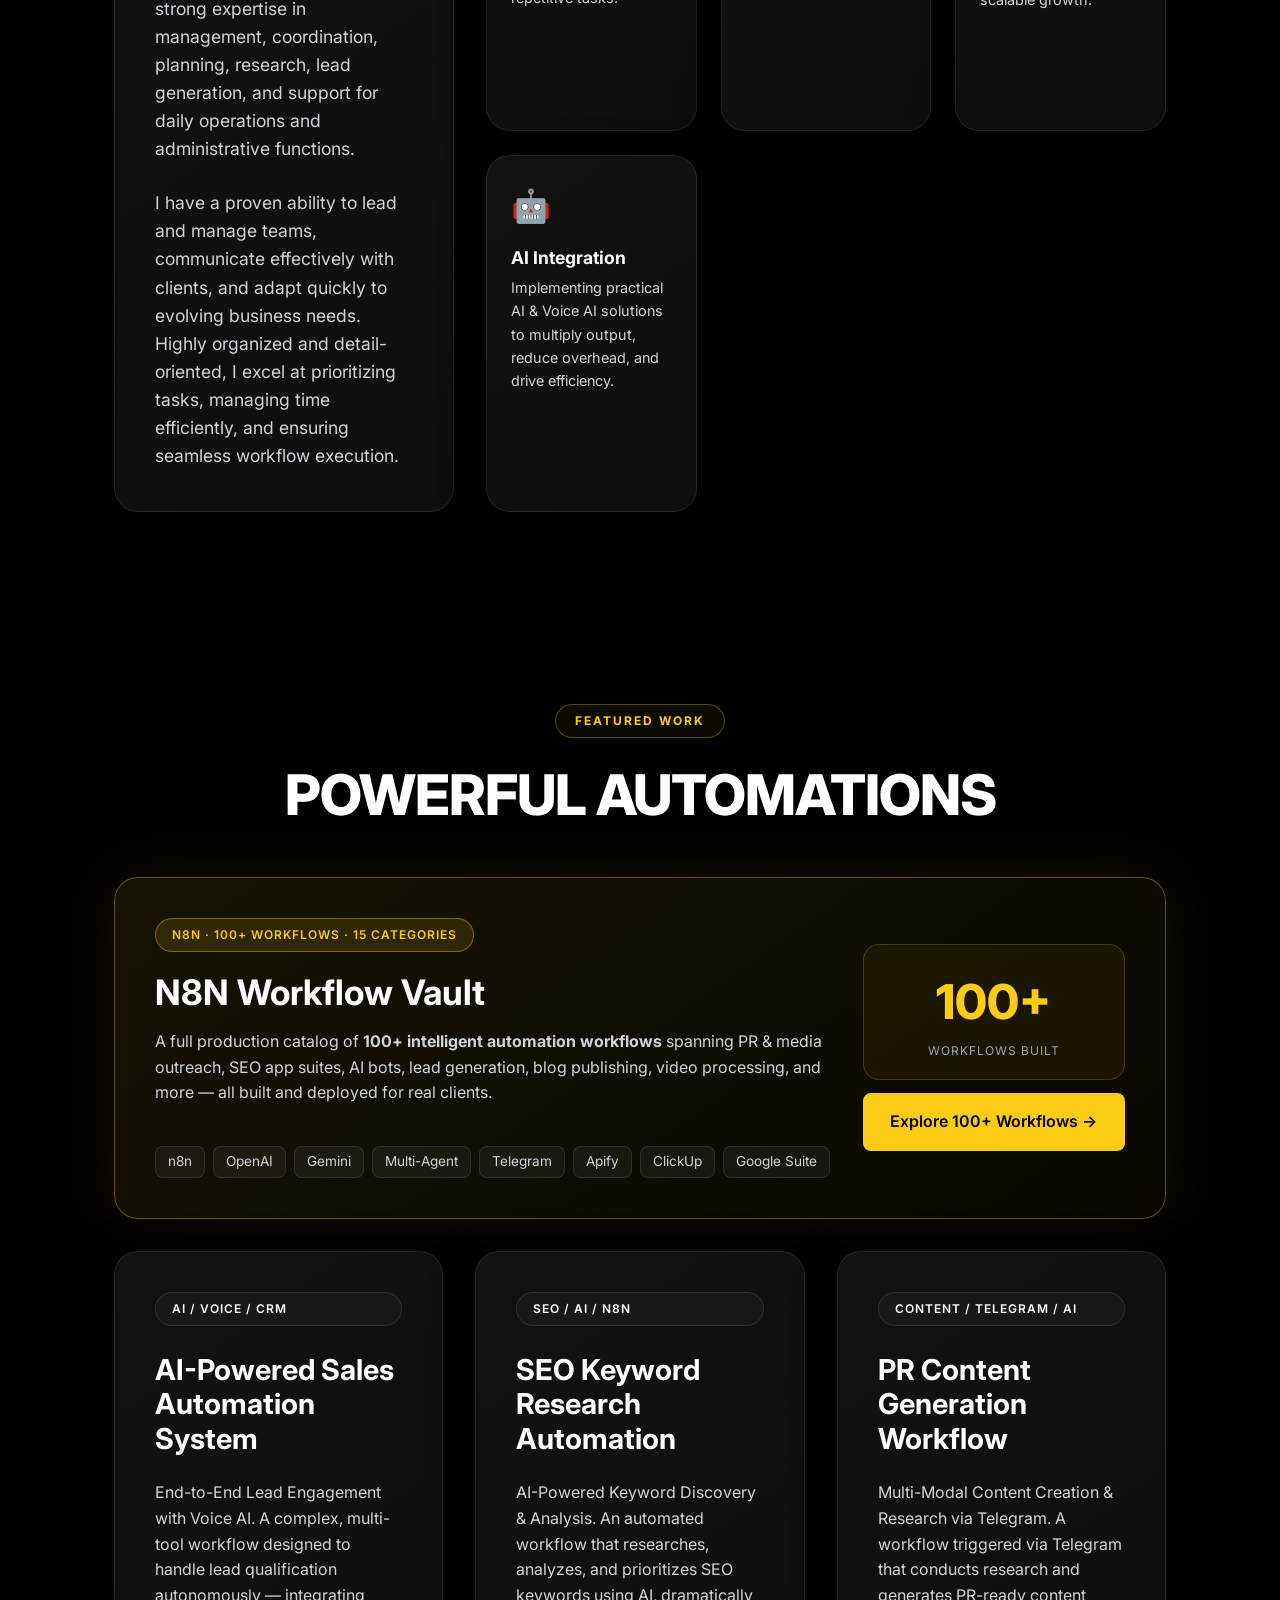
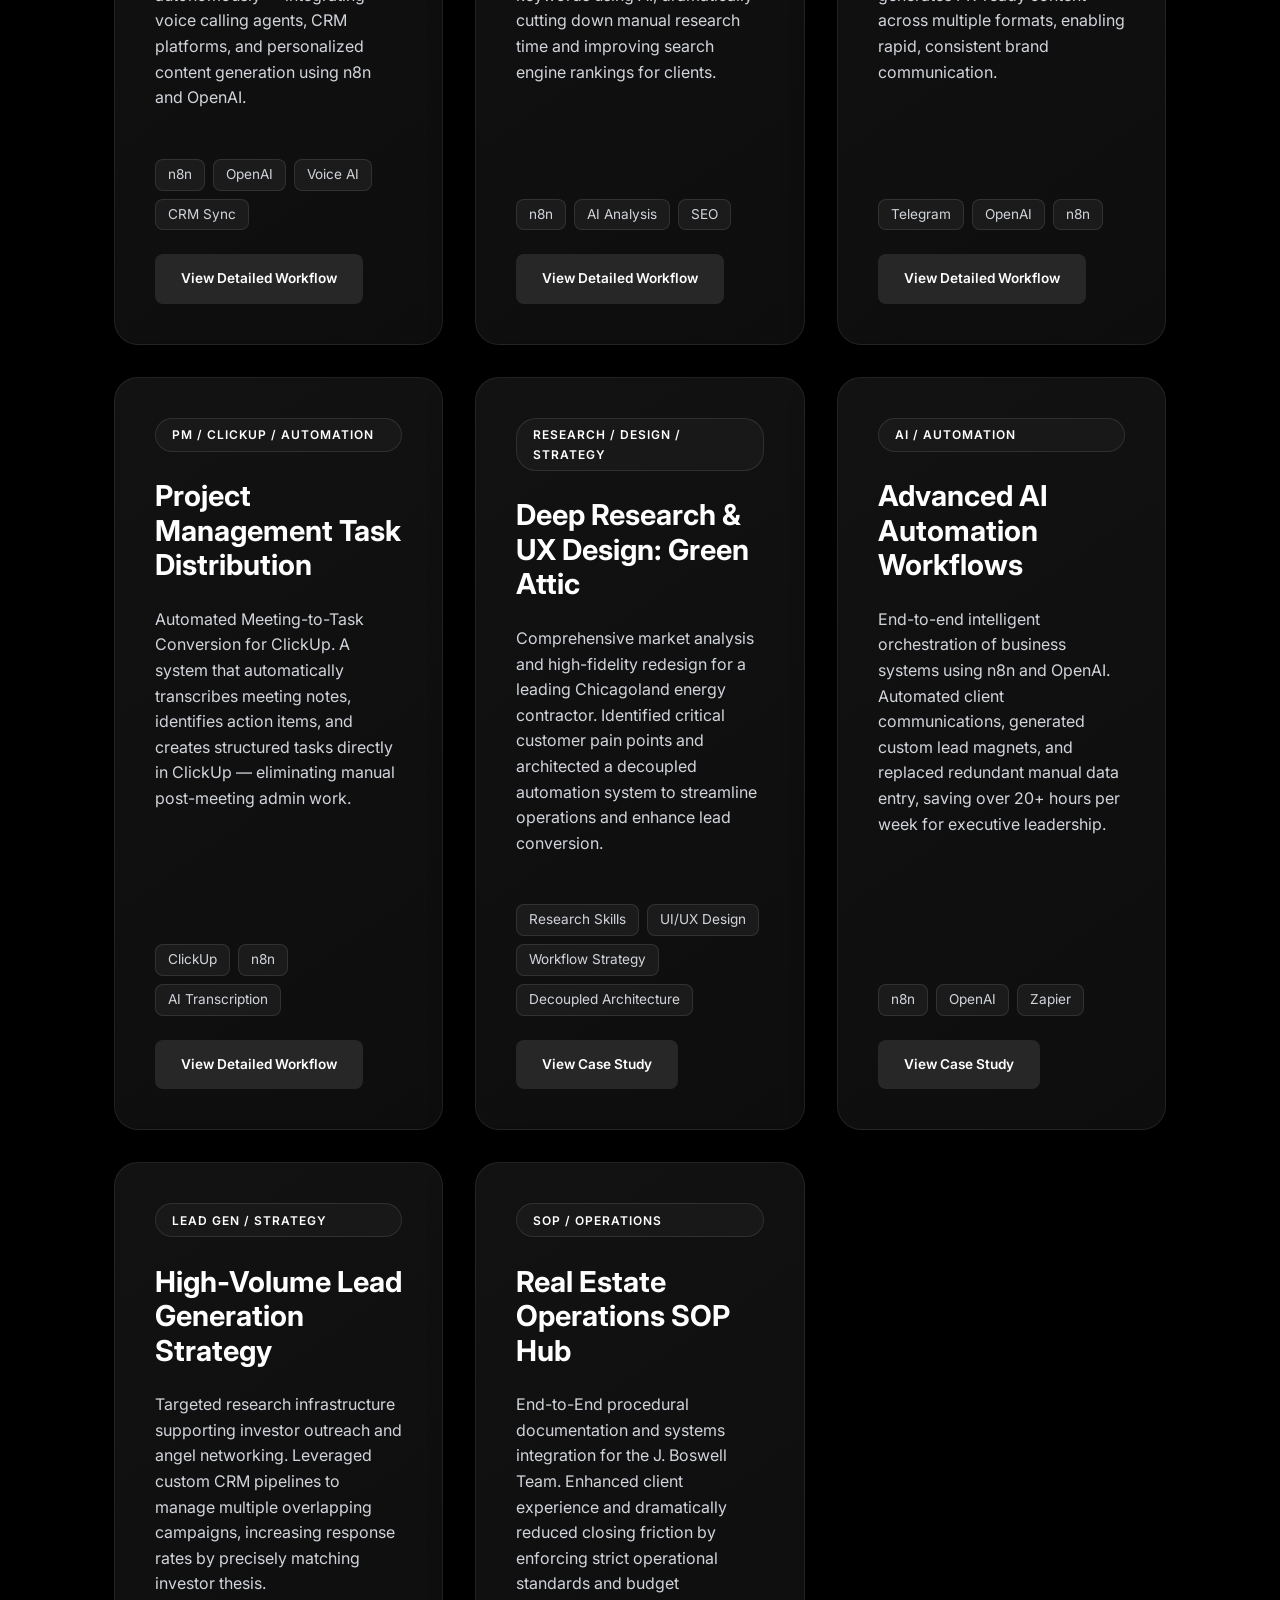
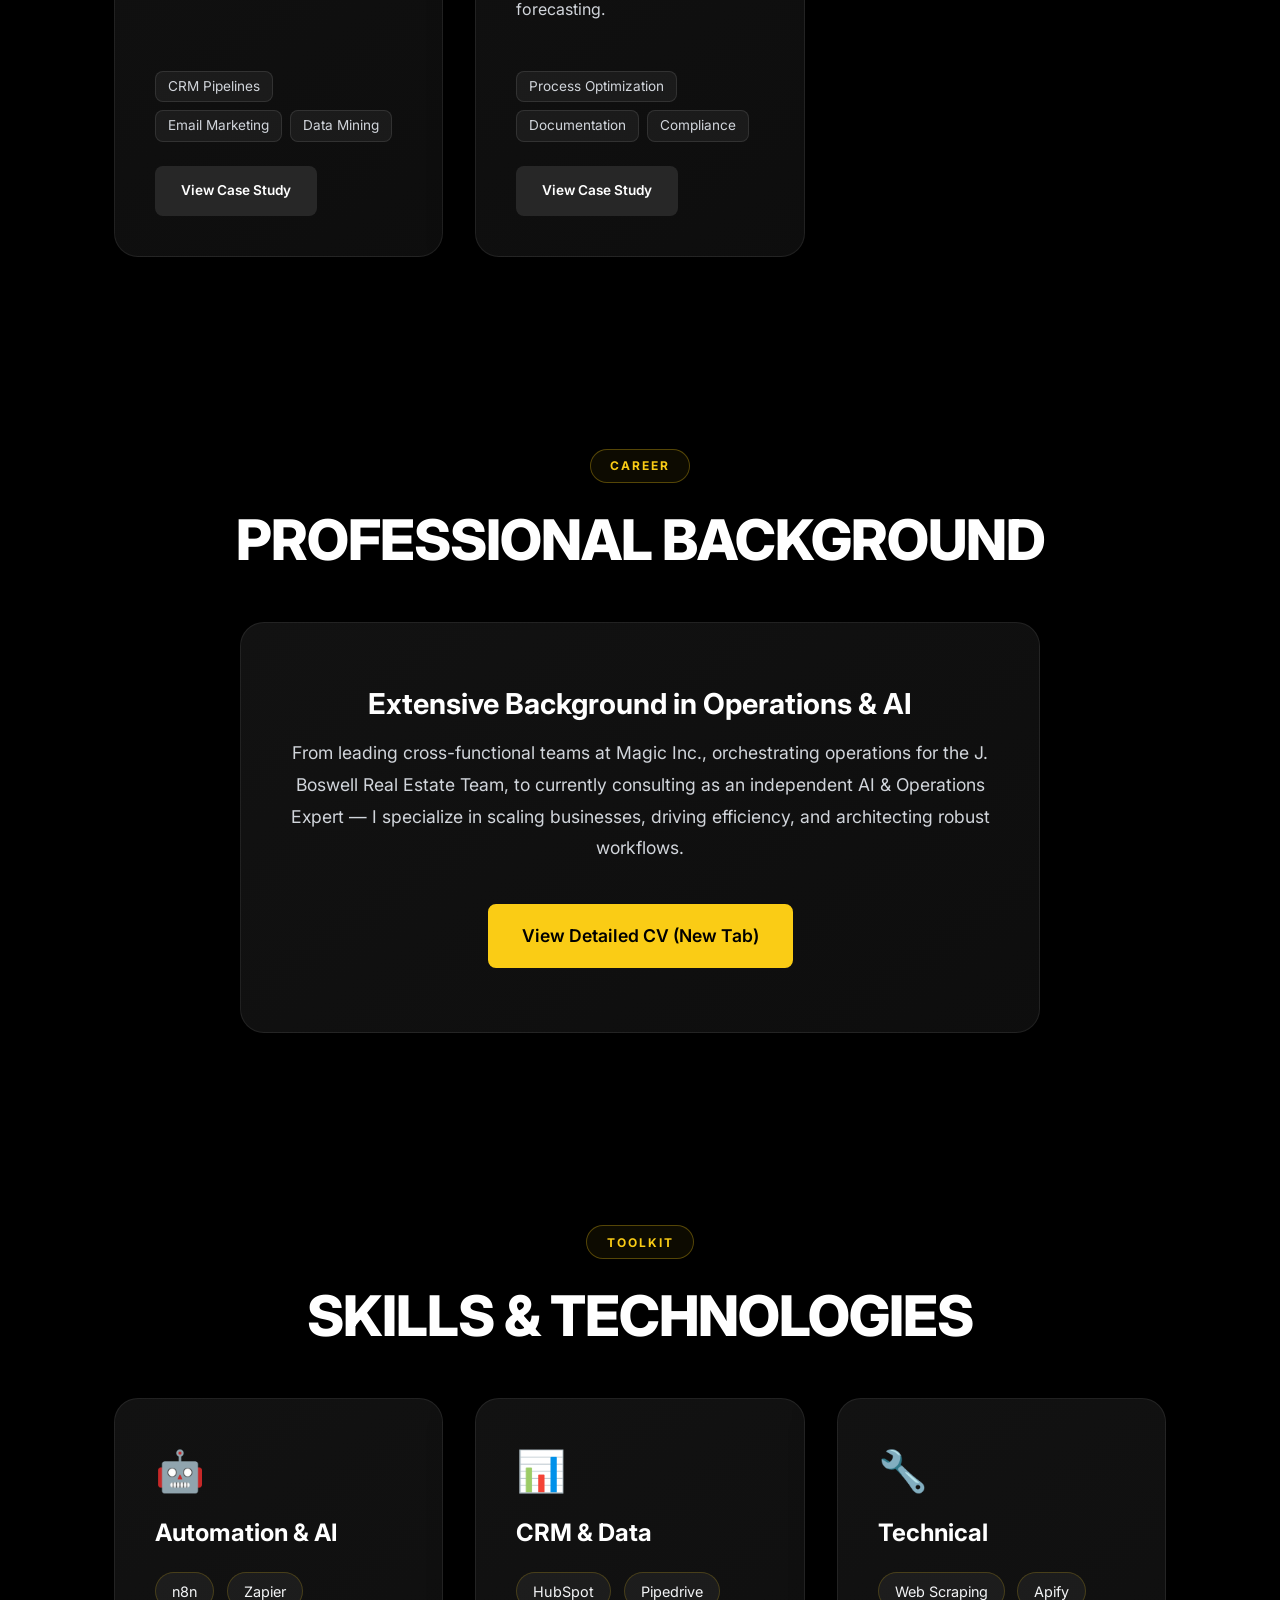
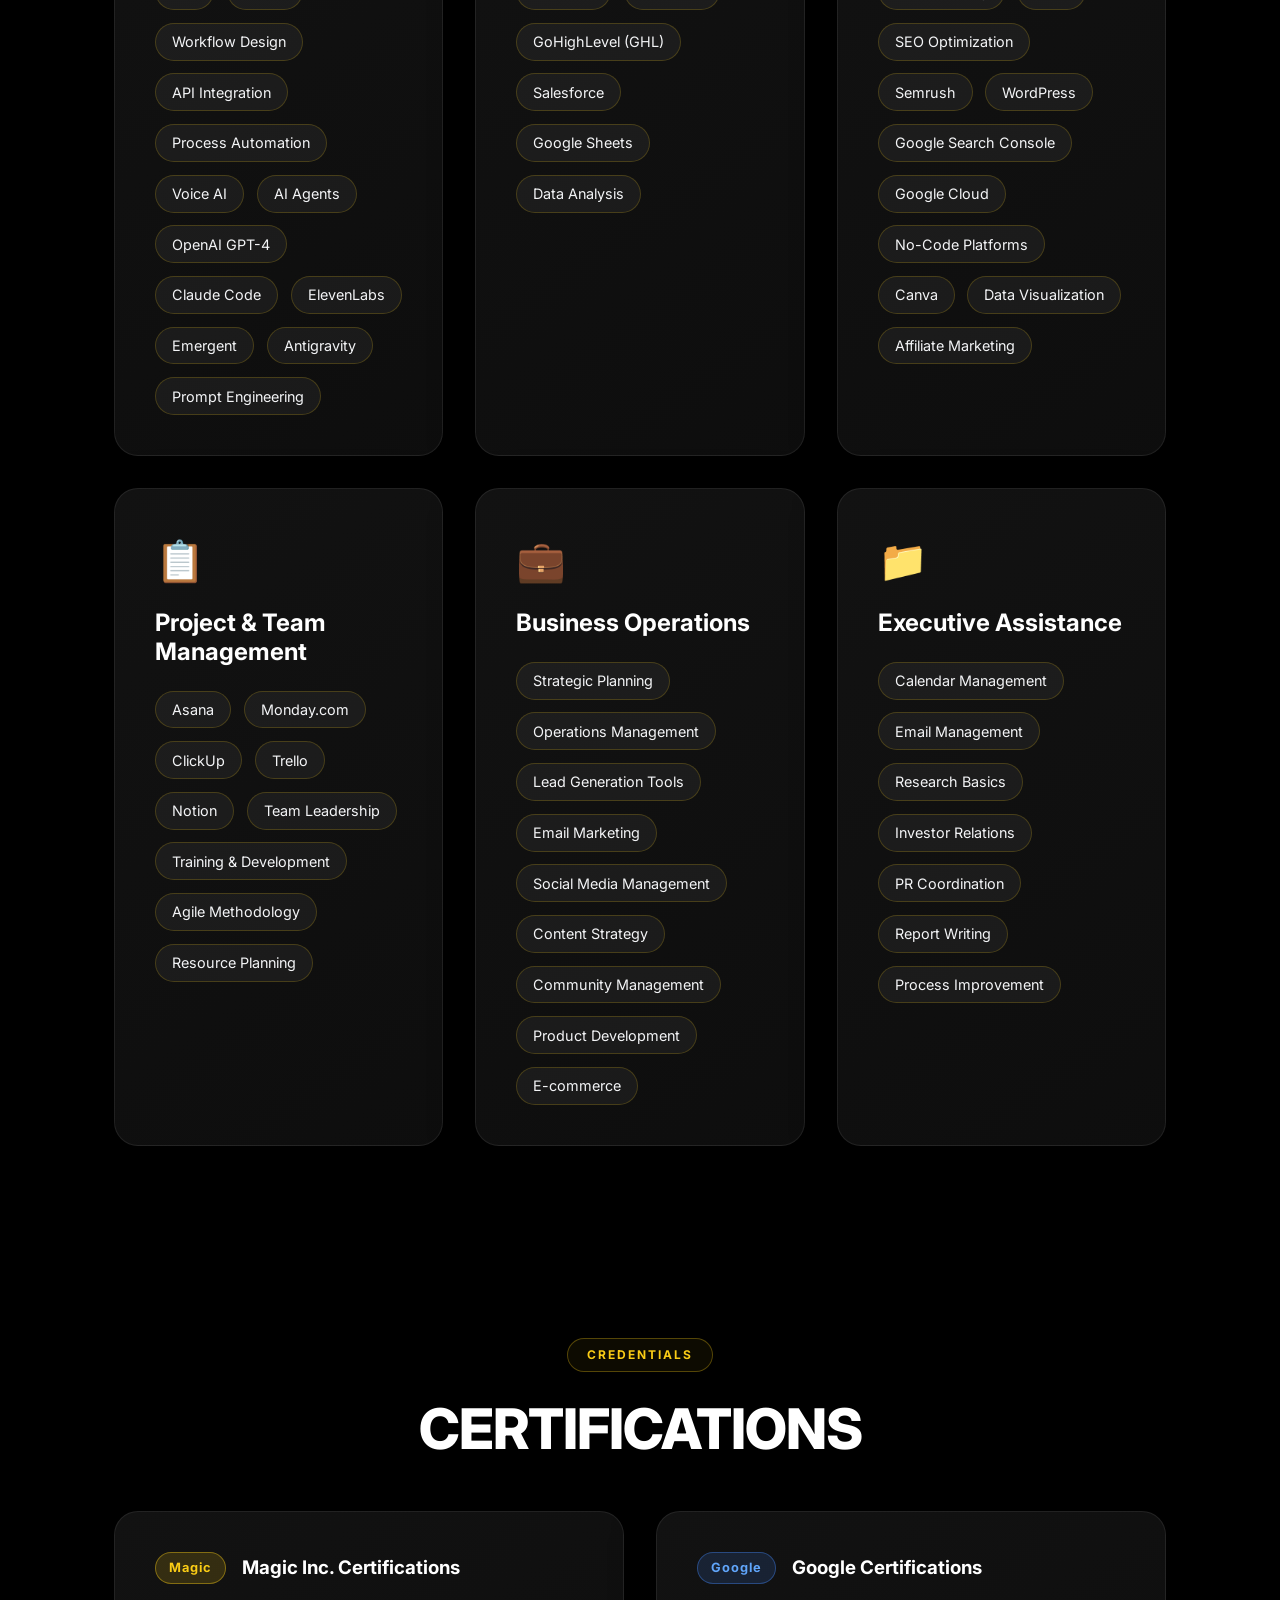
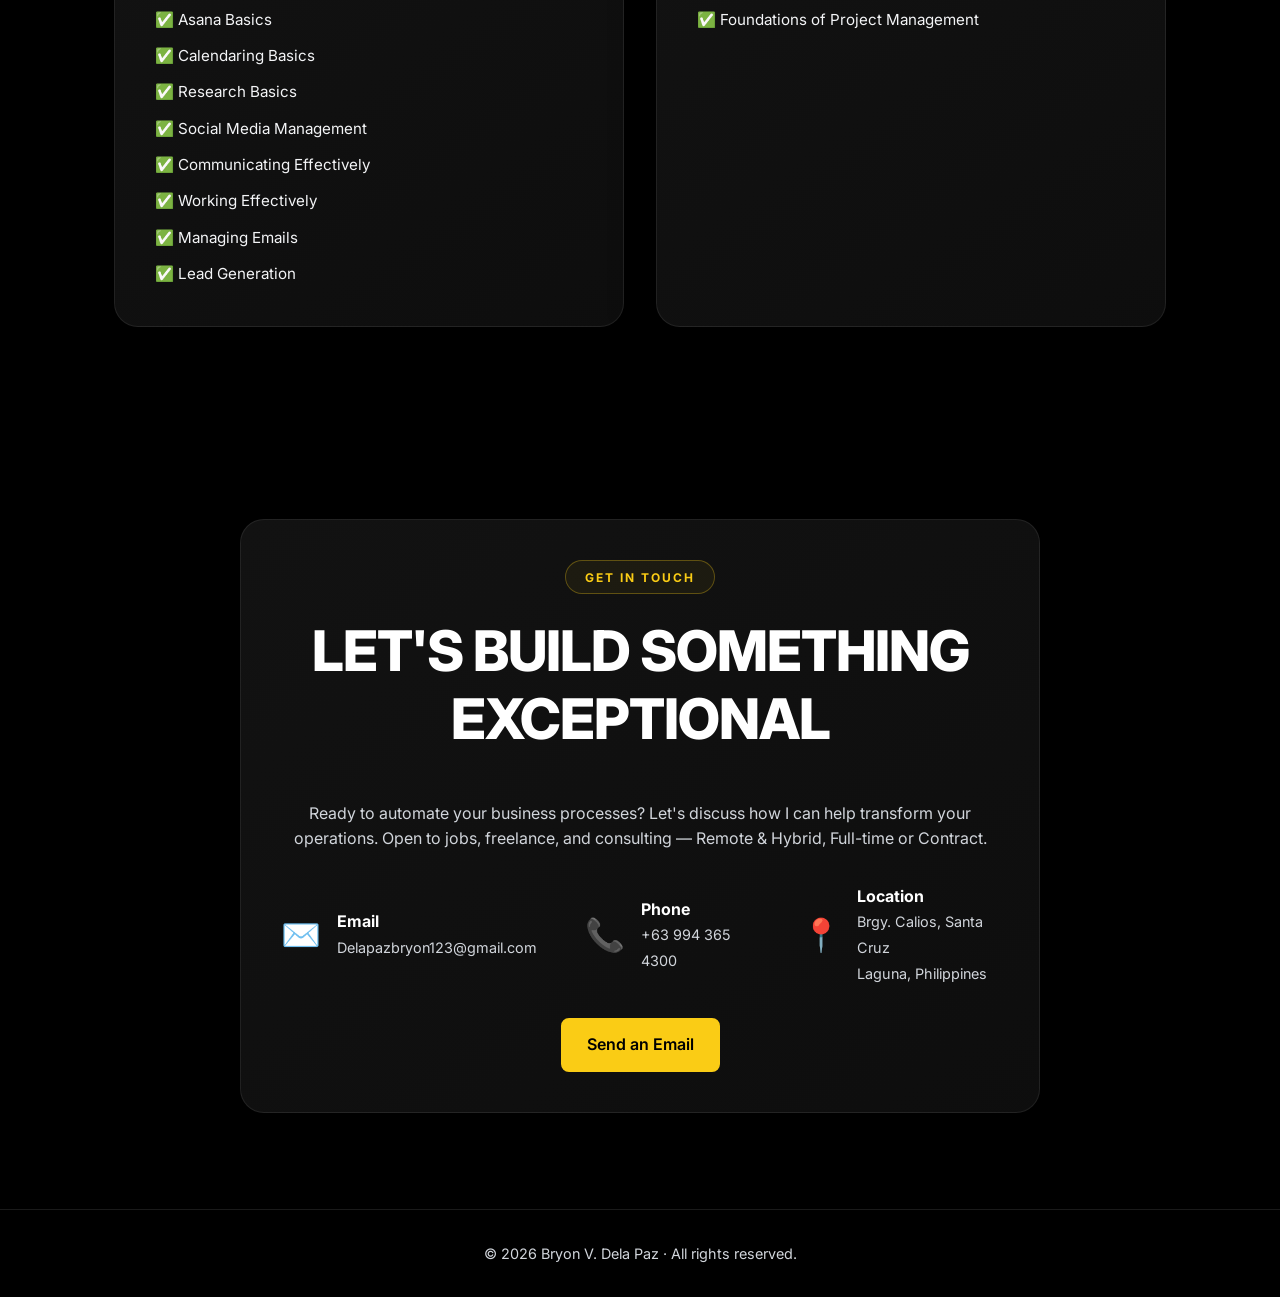
==== commit 751416aa: "style: center Professional Background section header" ====
--- a/index.html
+++ b/index.html
@@ -149,7 +149,7 @@
 
         <!-- Professional Experience Summary -->
         <section id="experience" class="experience section-padding reveal active">
-            <div class="section-header">
+            <div class="section-header center">
                 <span class="section-label">CAREER</span>
                 <h2>Professional Background</h2>
             </div>
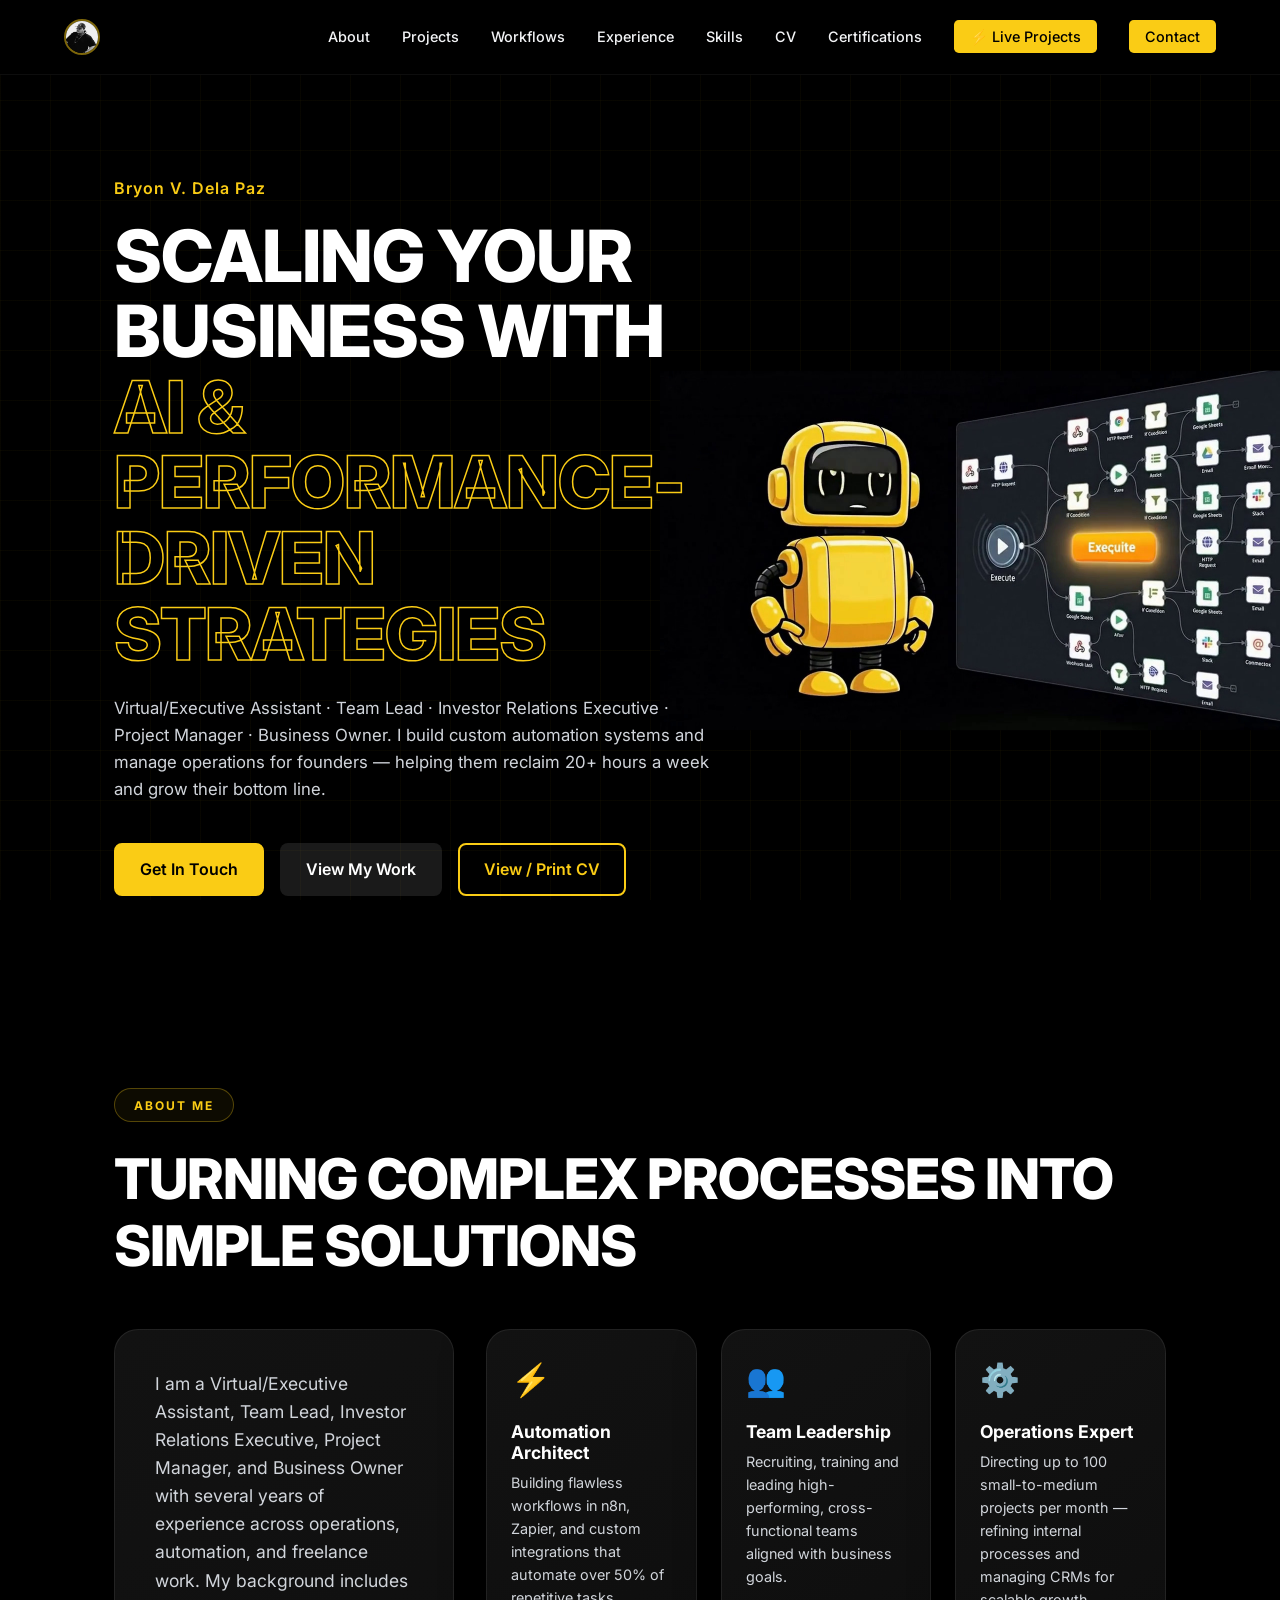
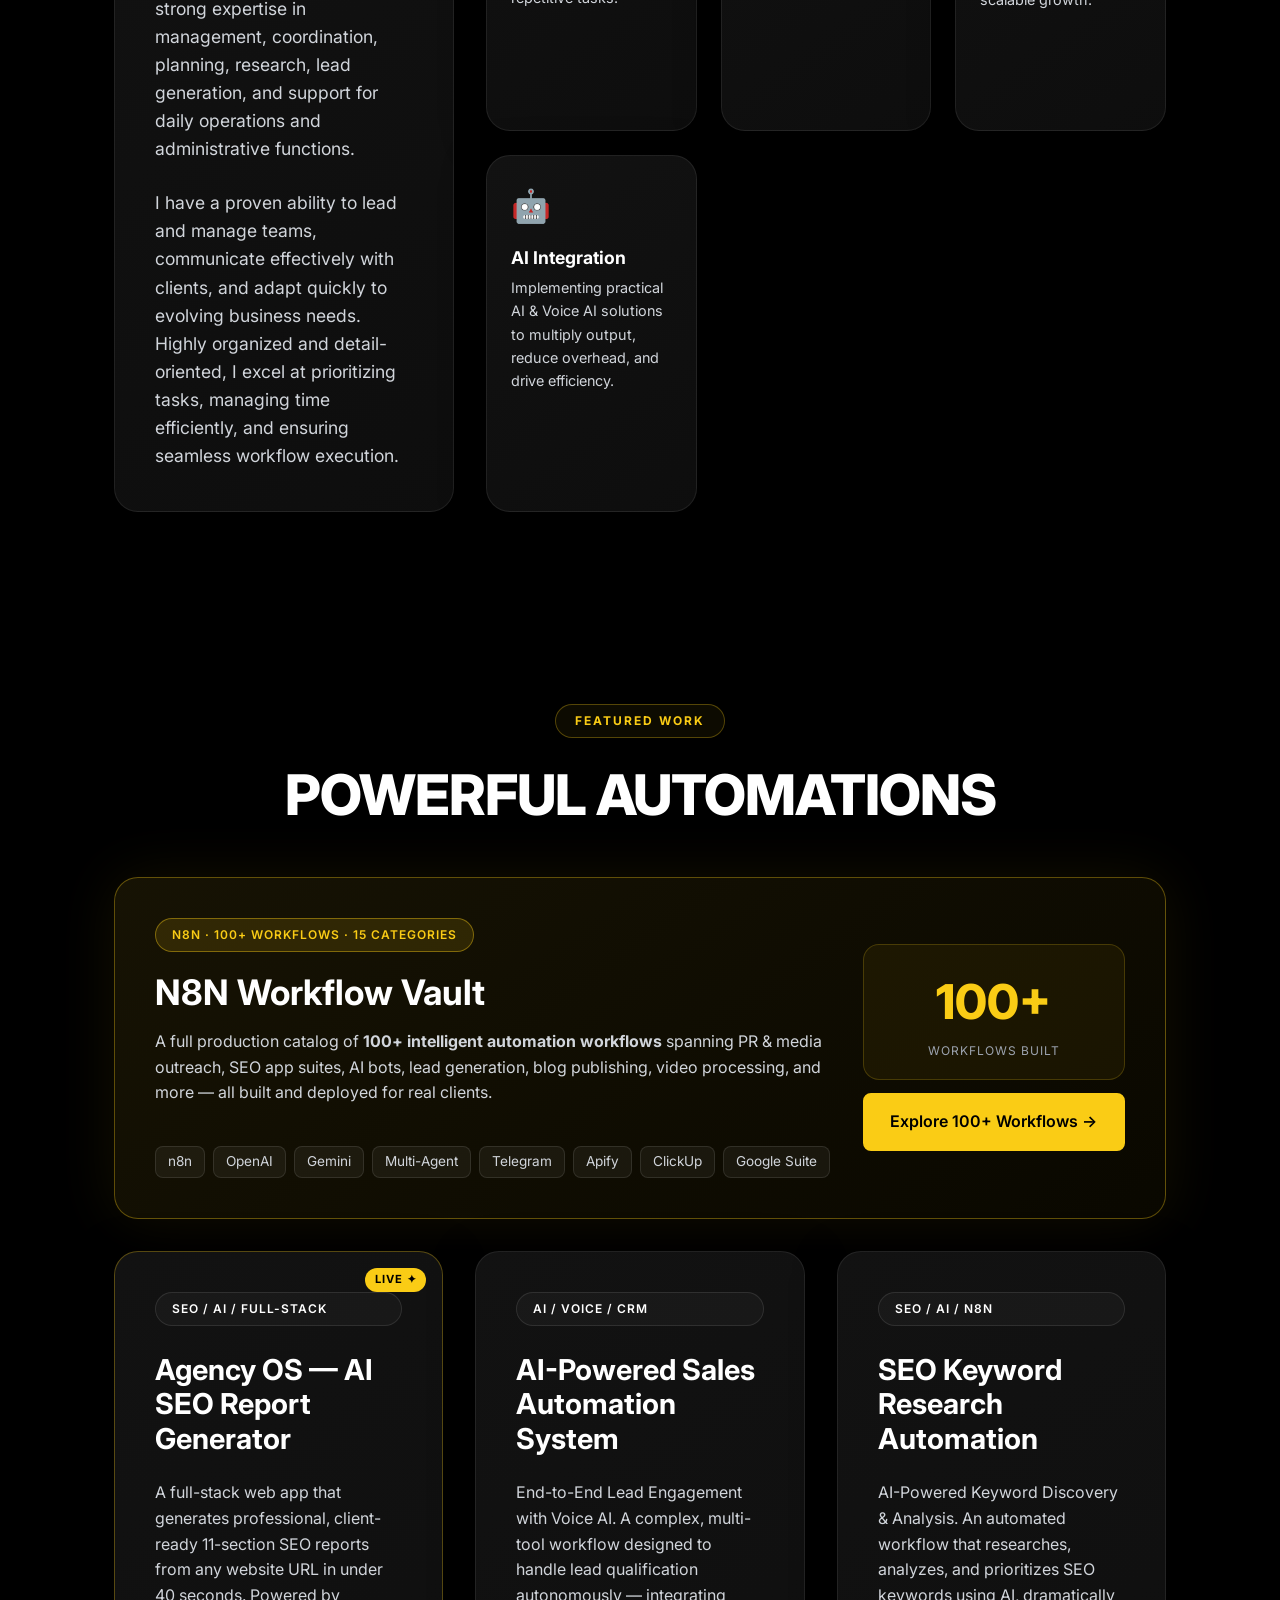
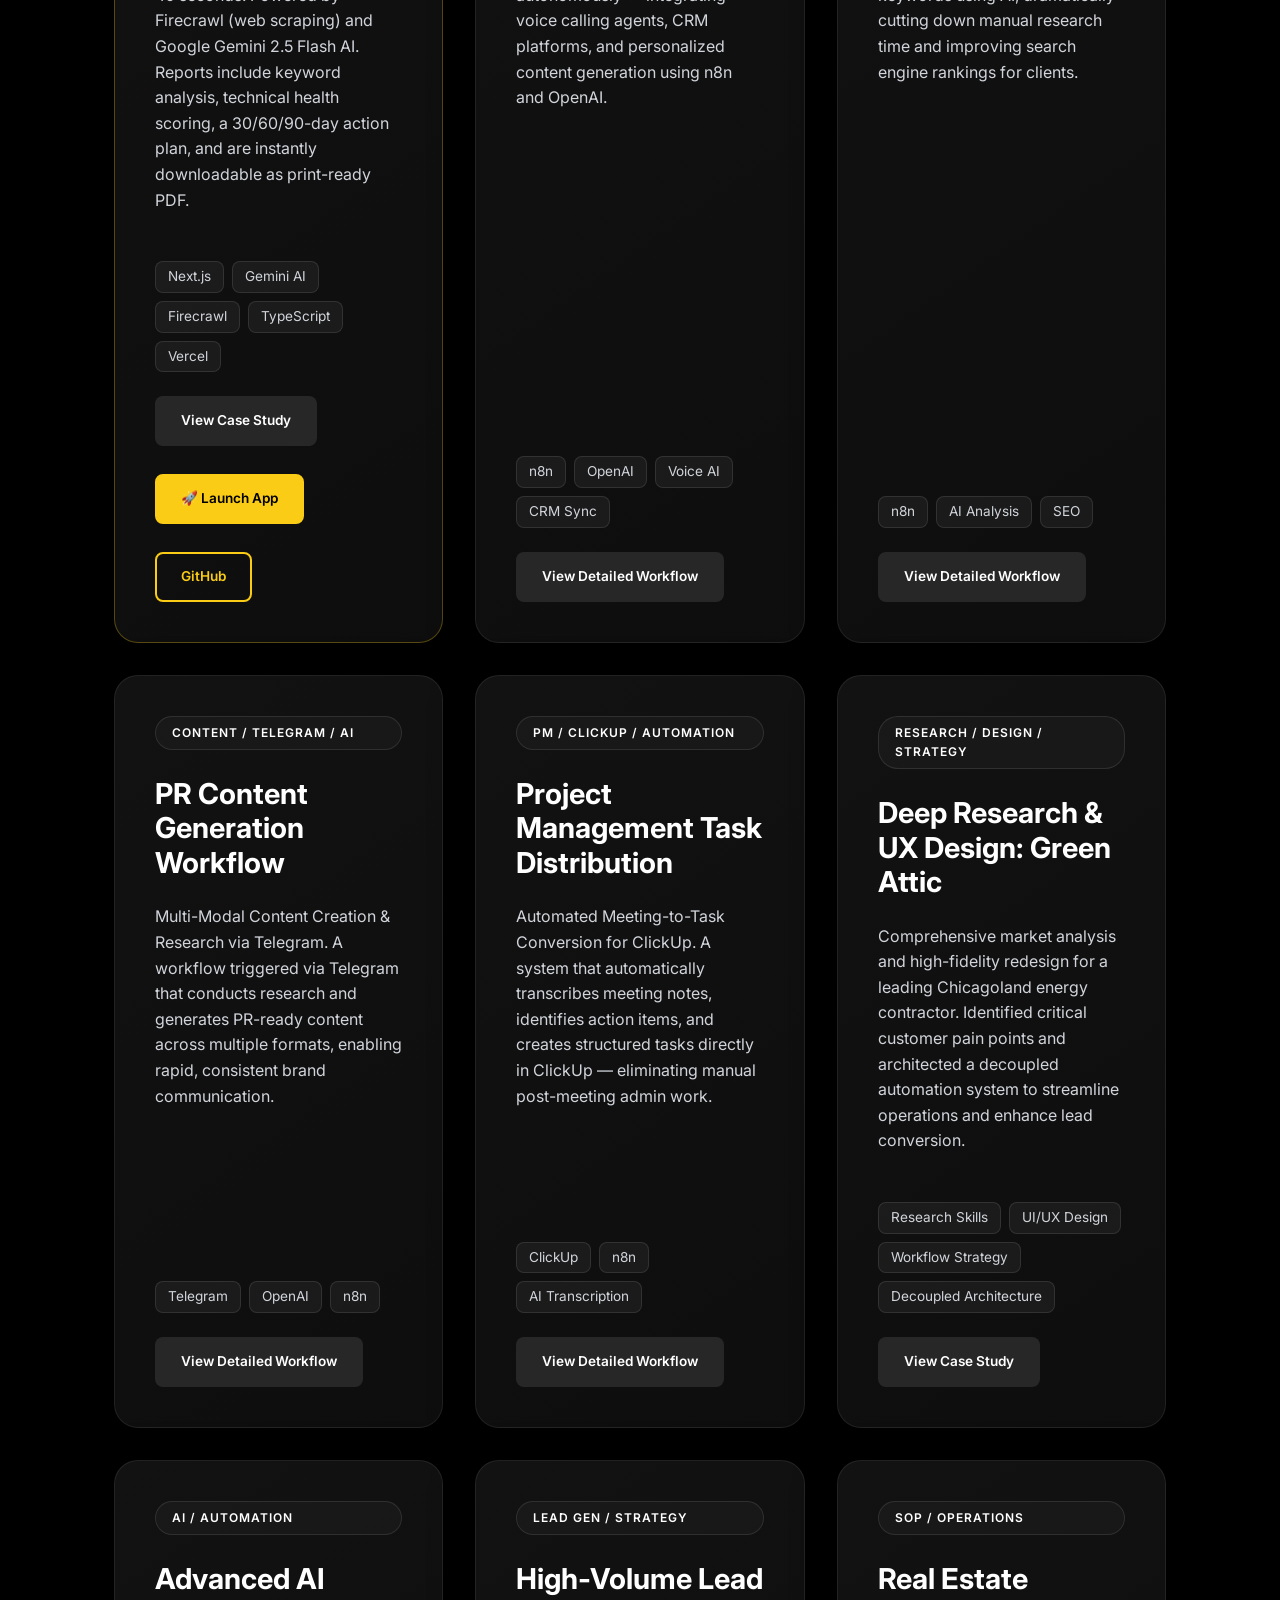
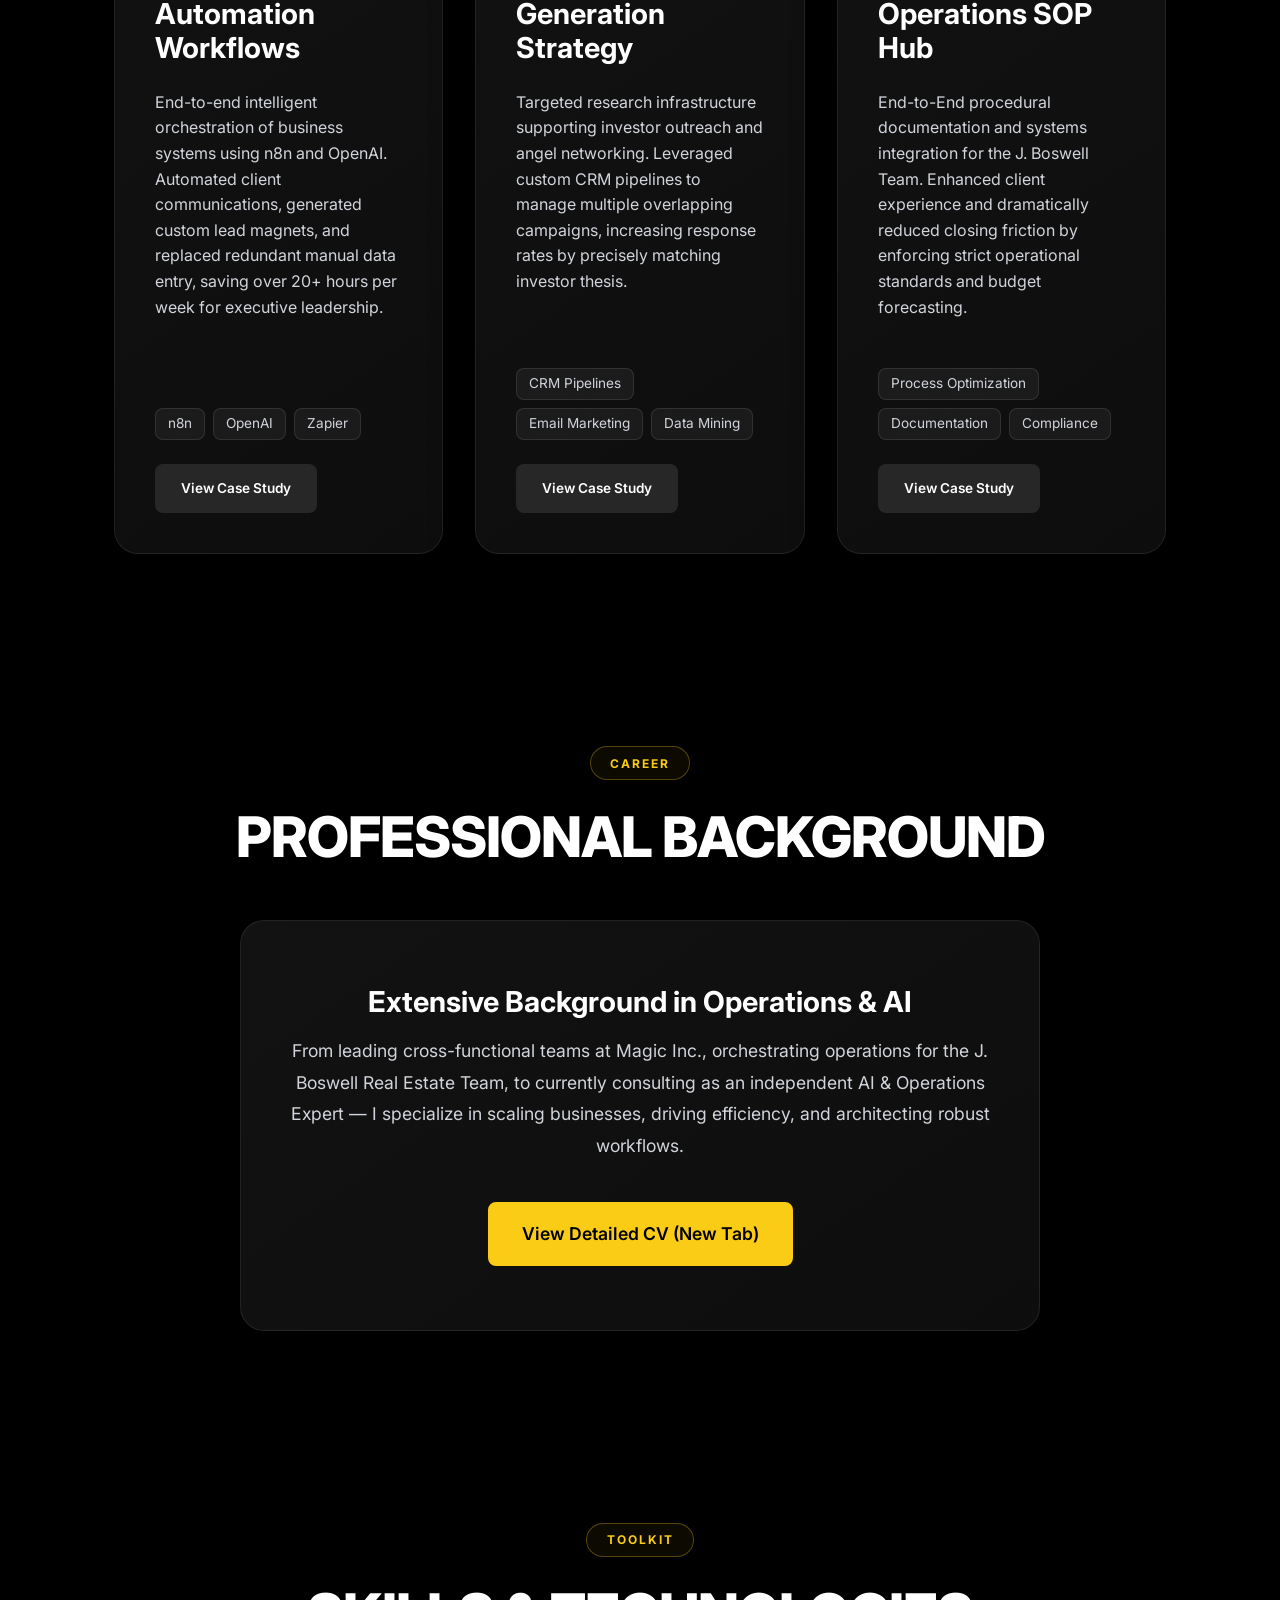
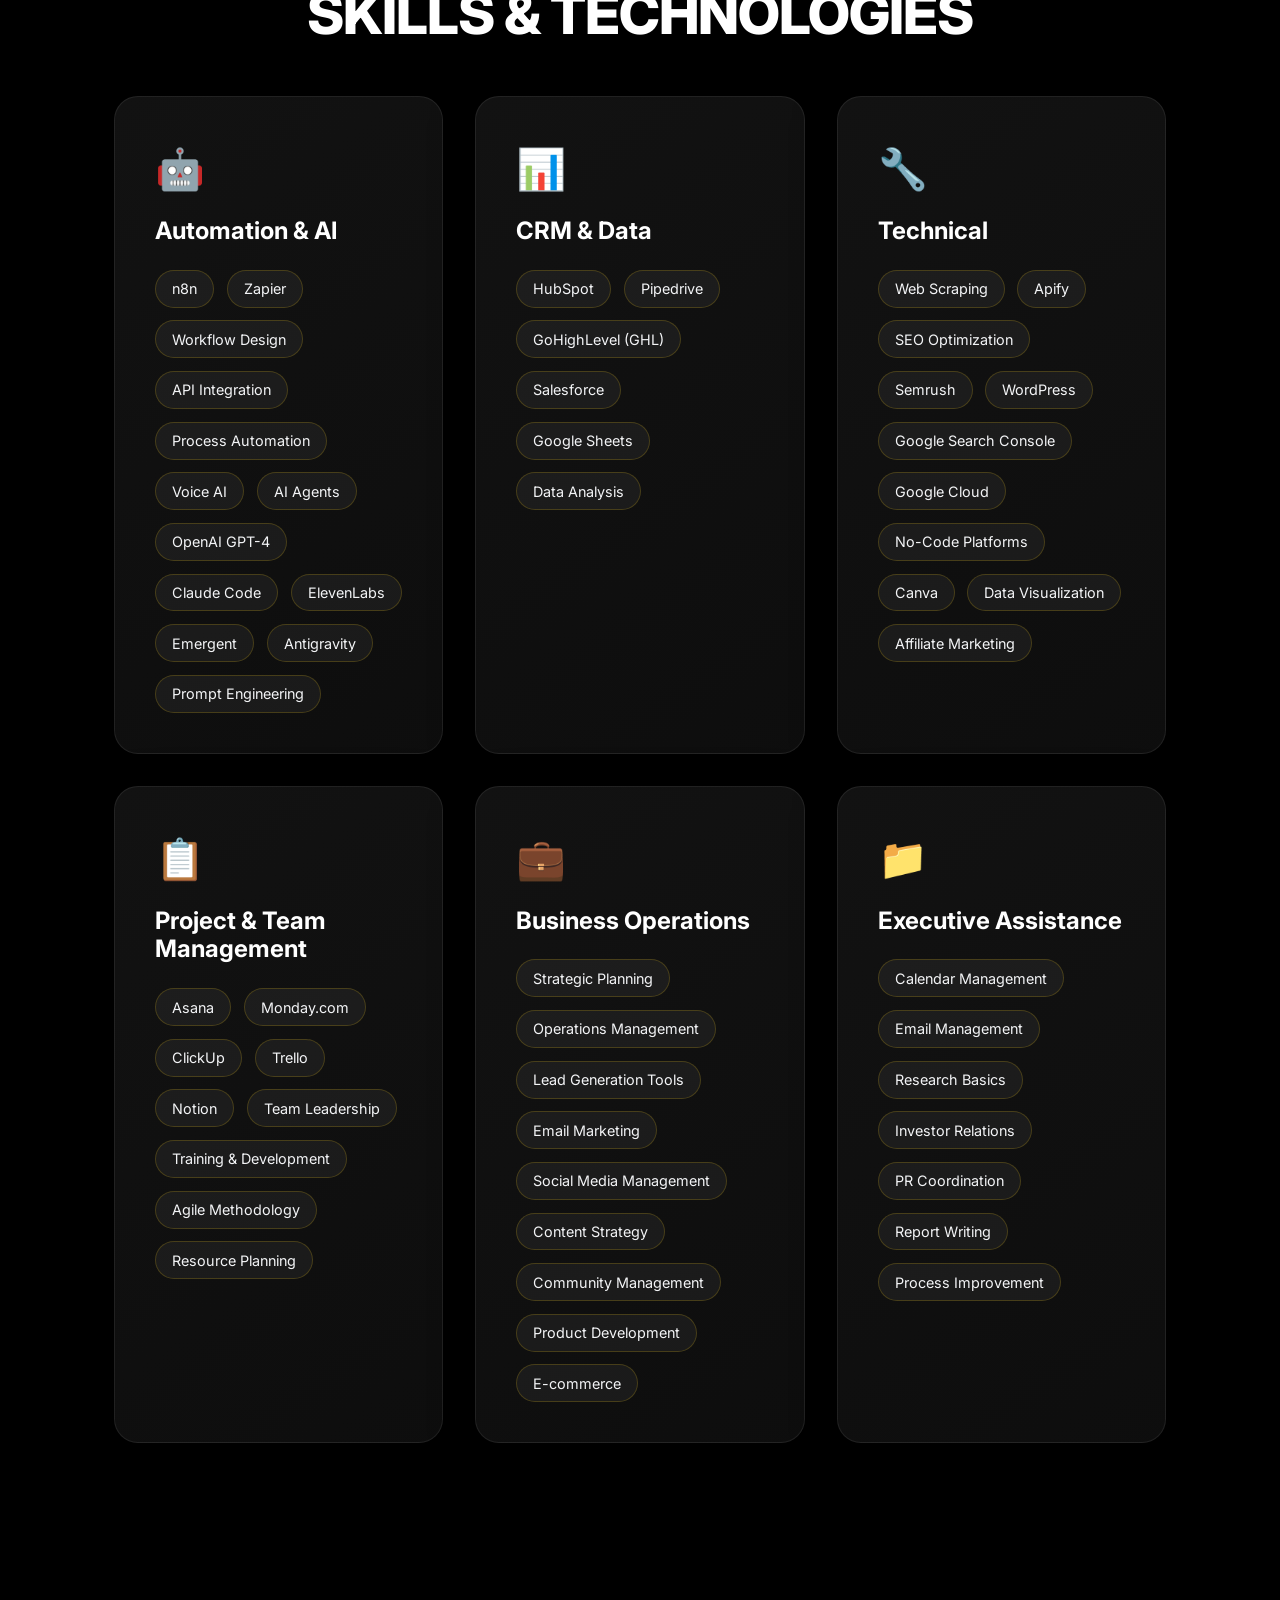
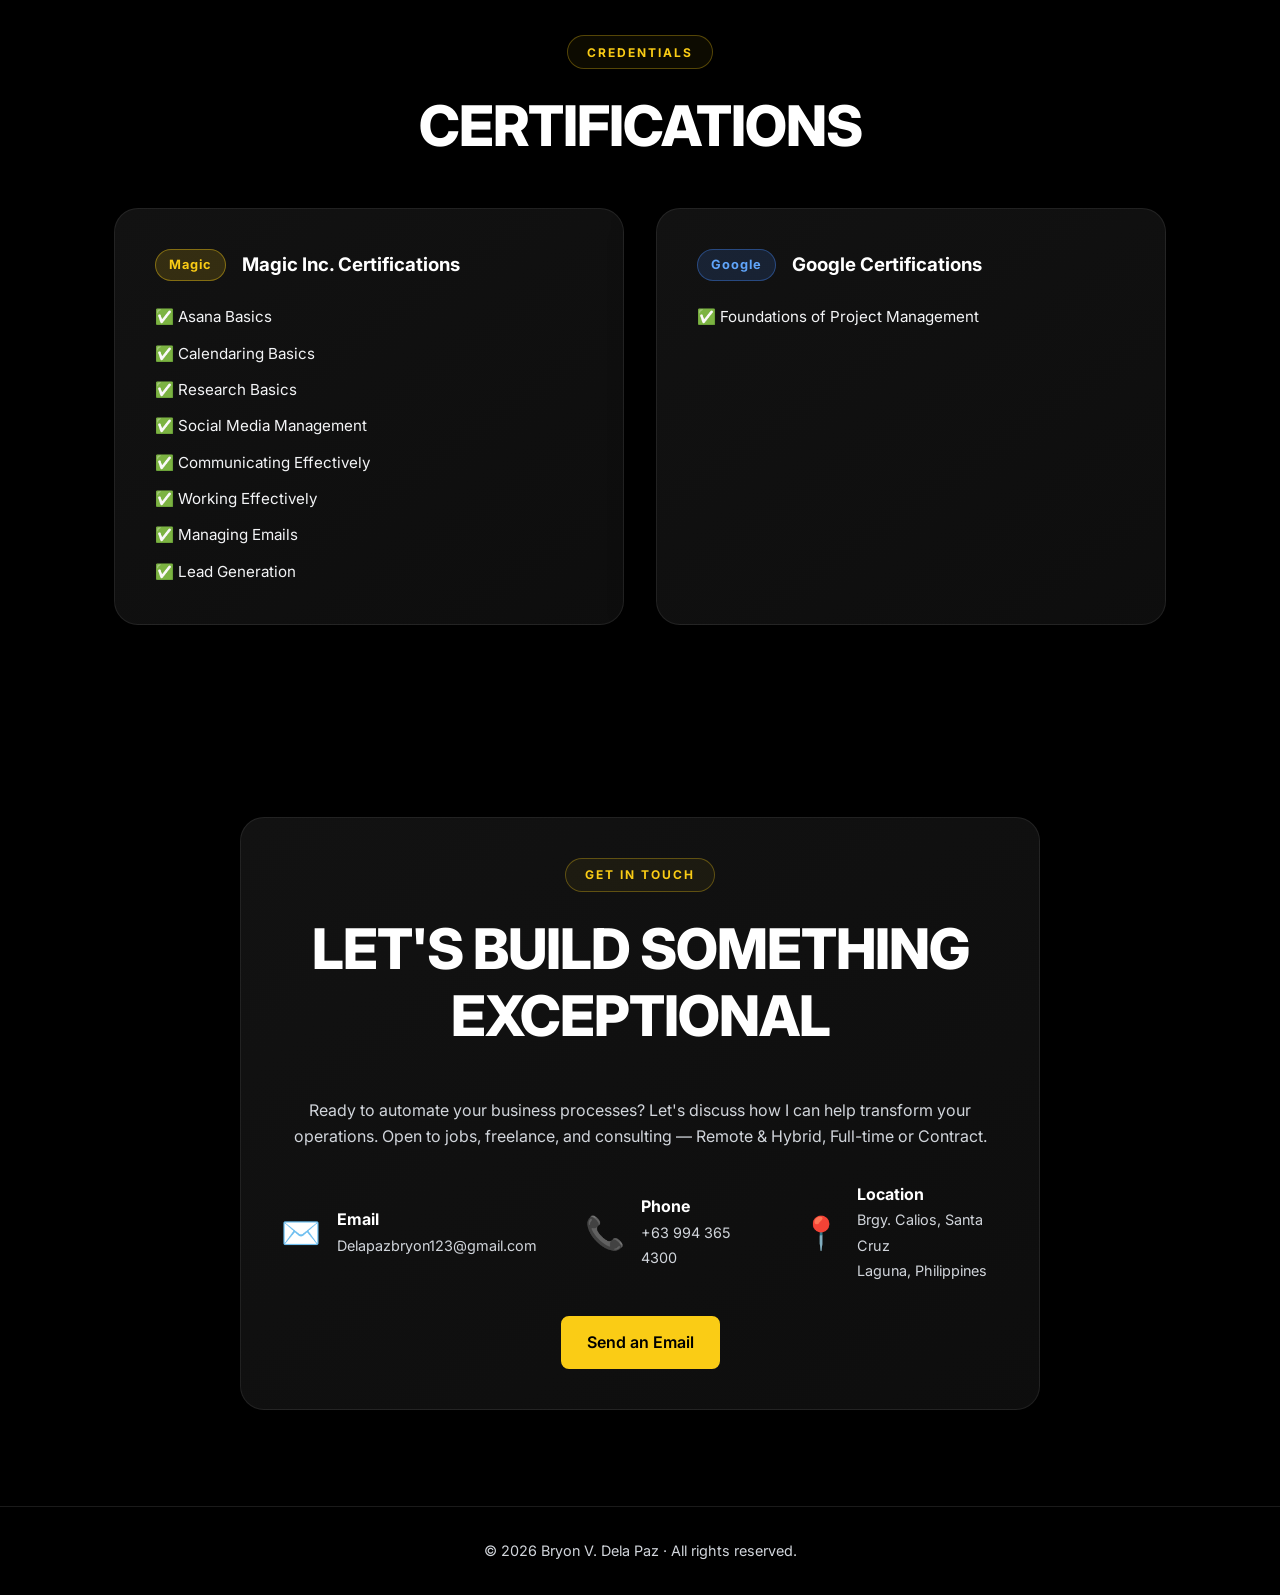
==== commit 35976922: "feat: add Live Projects hub page and navbar button" ====
--- a/index.html
+++ b/index.html
@@ -30,6 +30,7 @@
                 <li><a href="#skills">Skills</a></li>
                 <li><a href="cv.html">CV</a></li>
                 <li><a href="#certifications">Certifications</a></li>
+                <li><a href="live-projects.html" class="btn-nav" style="background: var(--accent-yellow); color: #000;">⚡ Live Projects</a></li>
                 <li><a href="#contact" class="btn-nav">Contact</a></li>
             </ul>
             <button class="mobile-menu-btn" aria-label="Toggle menu">
@@ -50,6 +51,7 @@
             <li><a href="#skills">Skills</a></li>
             <li><a href="cv.html">CV</a></li>
             <li><a href="#certifications">Certifications</a></li>
+            <li><a href="live-projects.html">⚡ Live Projects</a></li>
             <li><a href="#contact">Contact</a></li>
         </ul>
     </div>
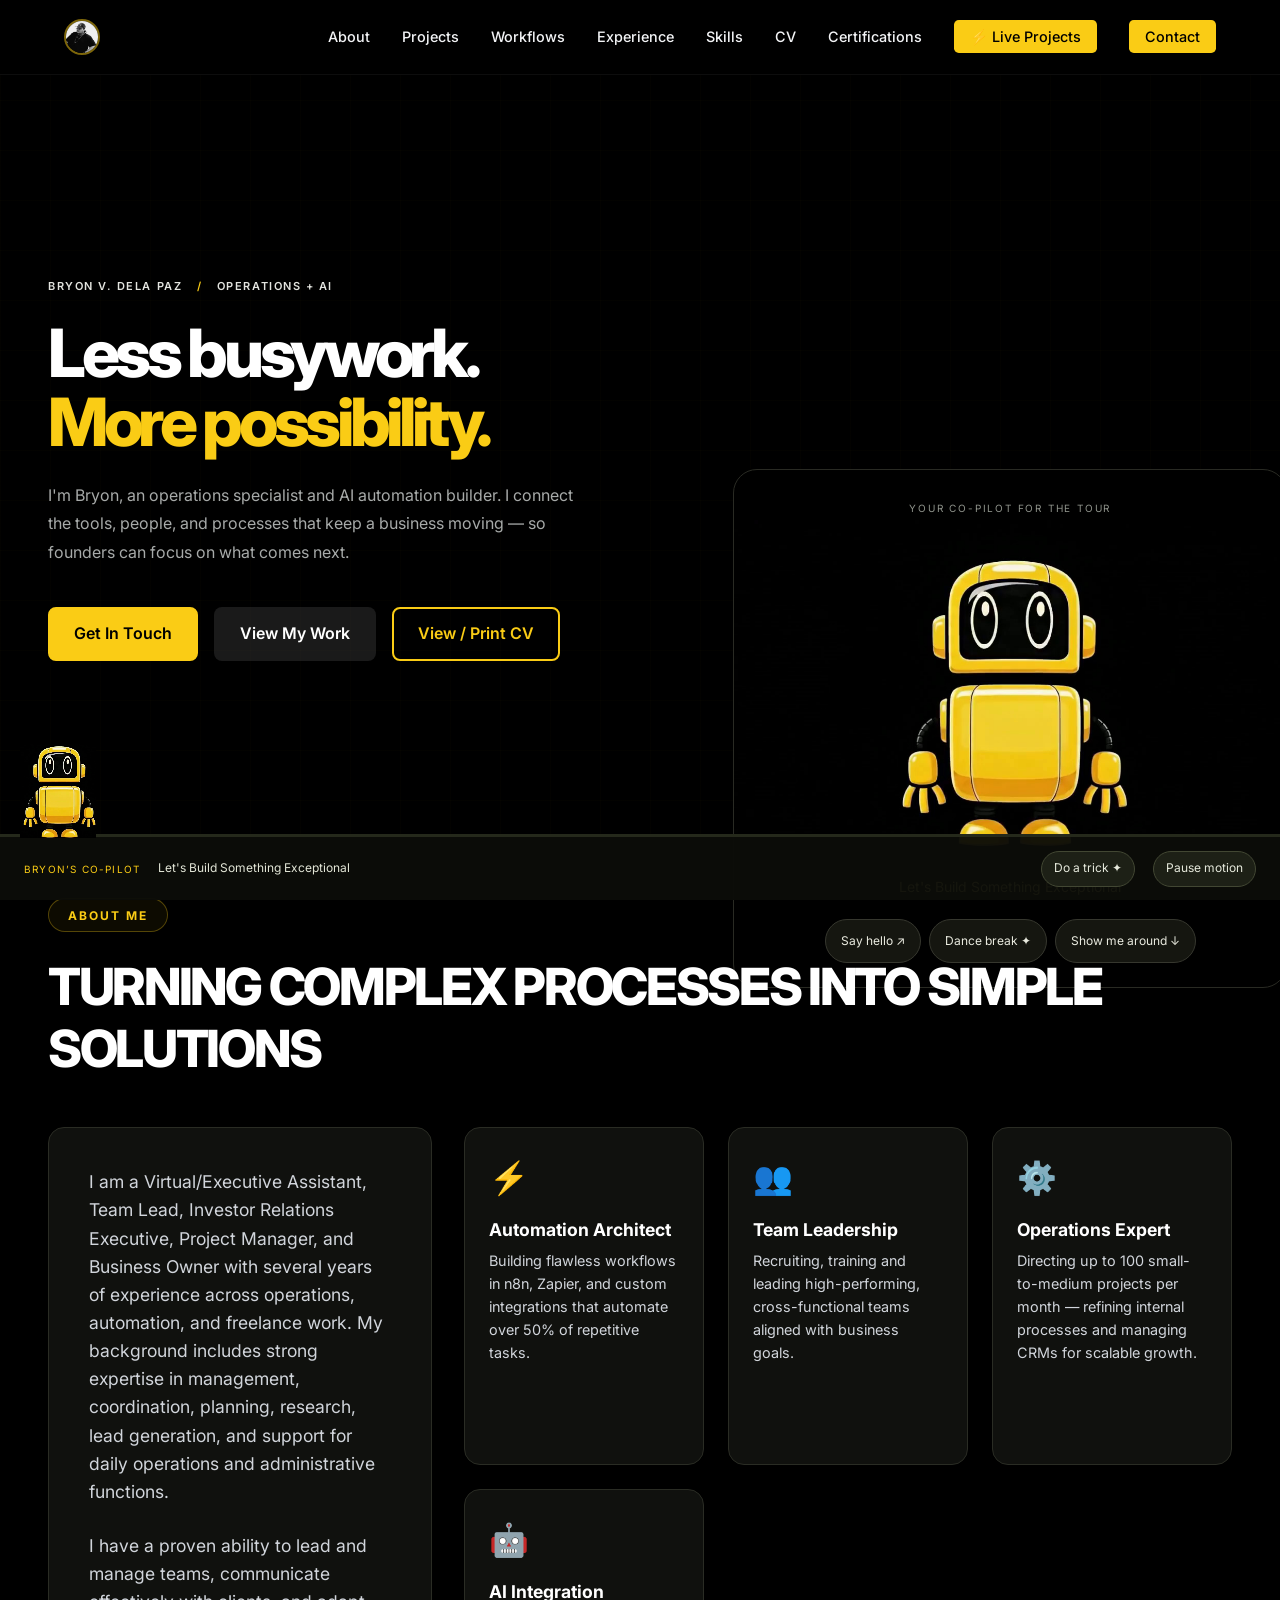
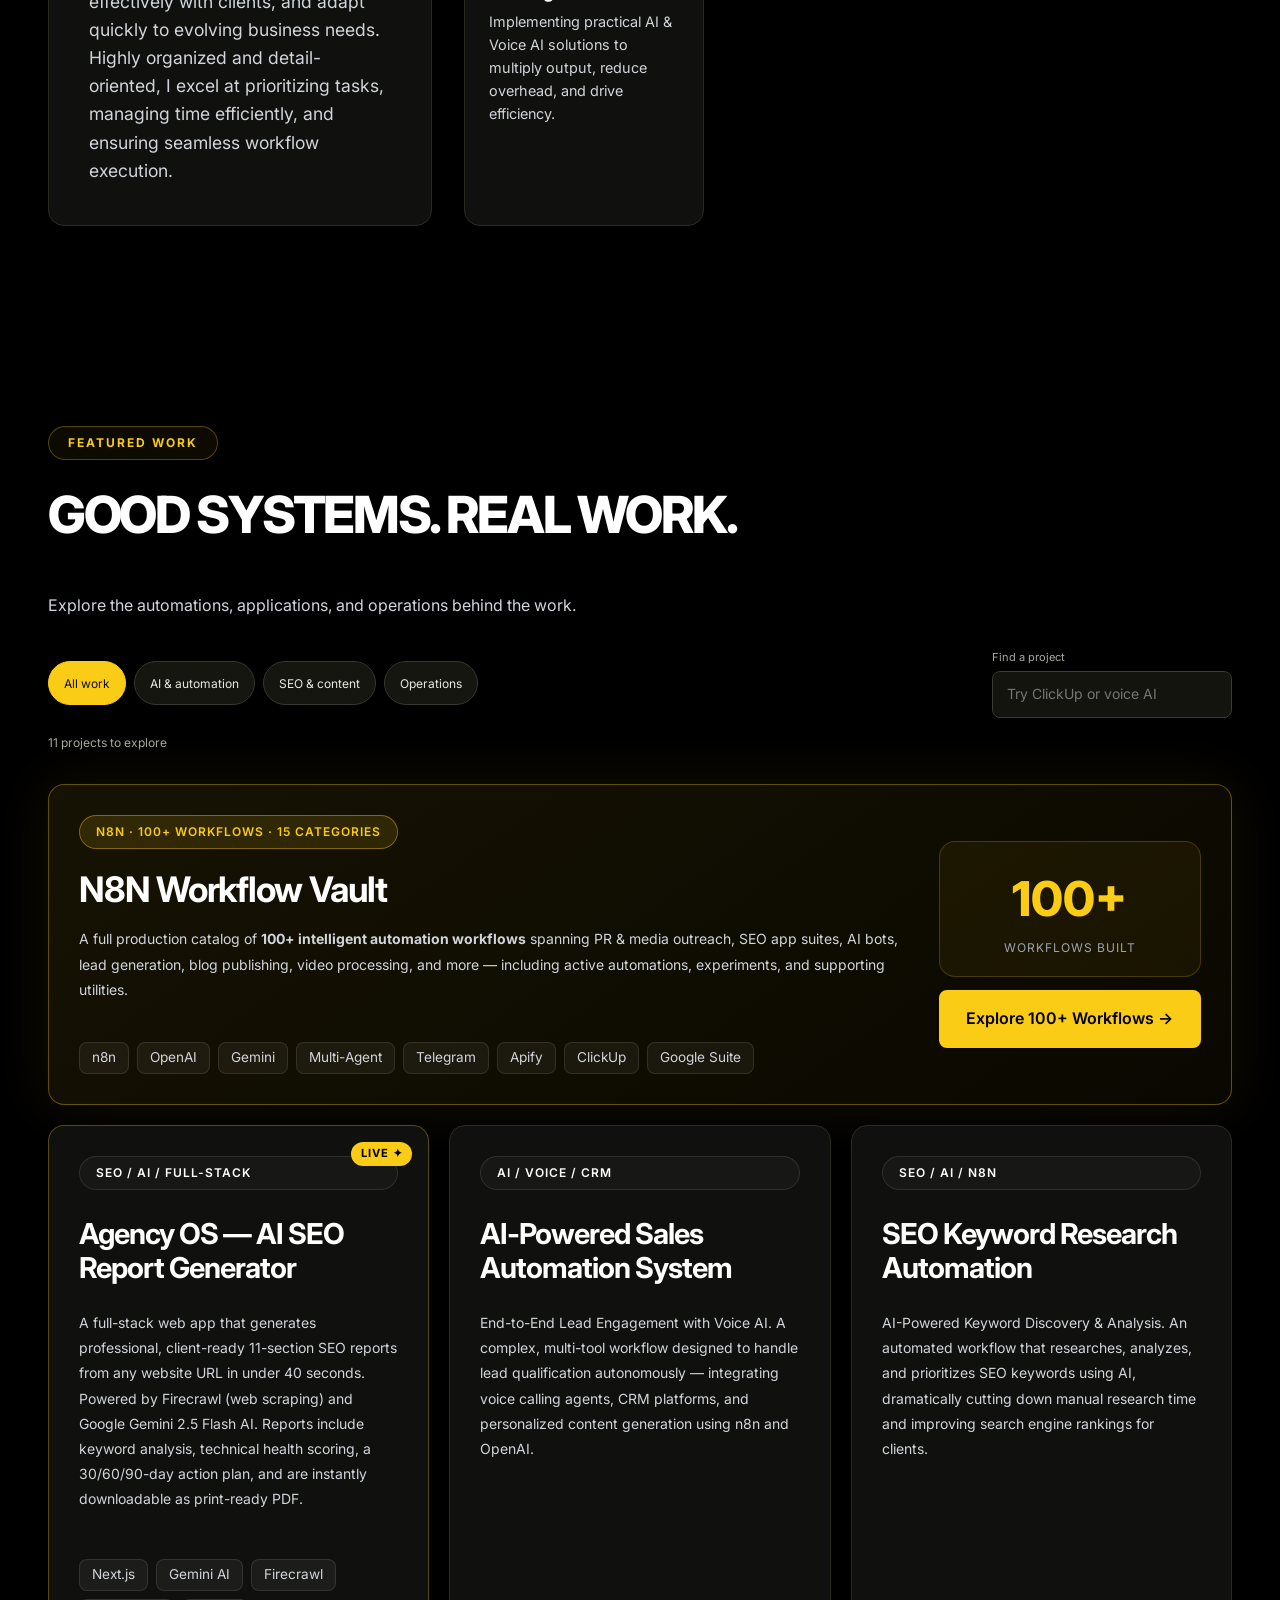
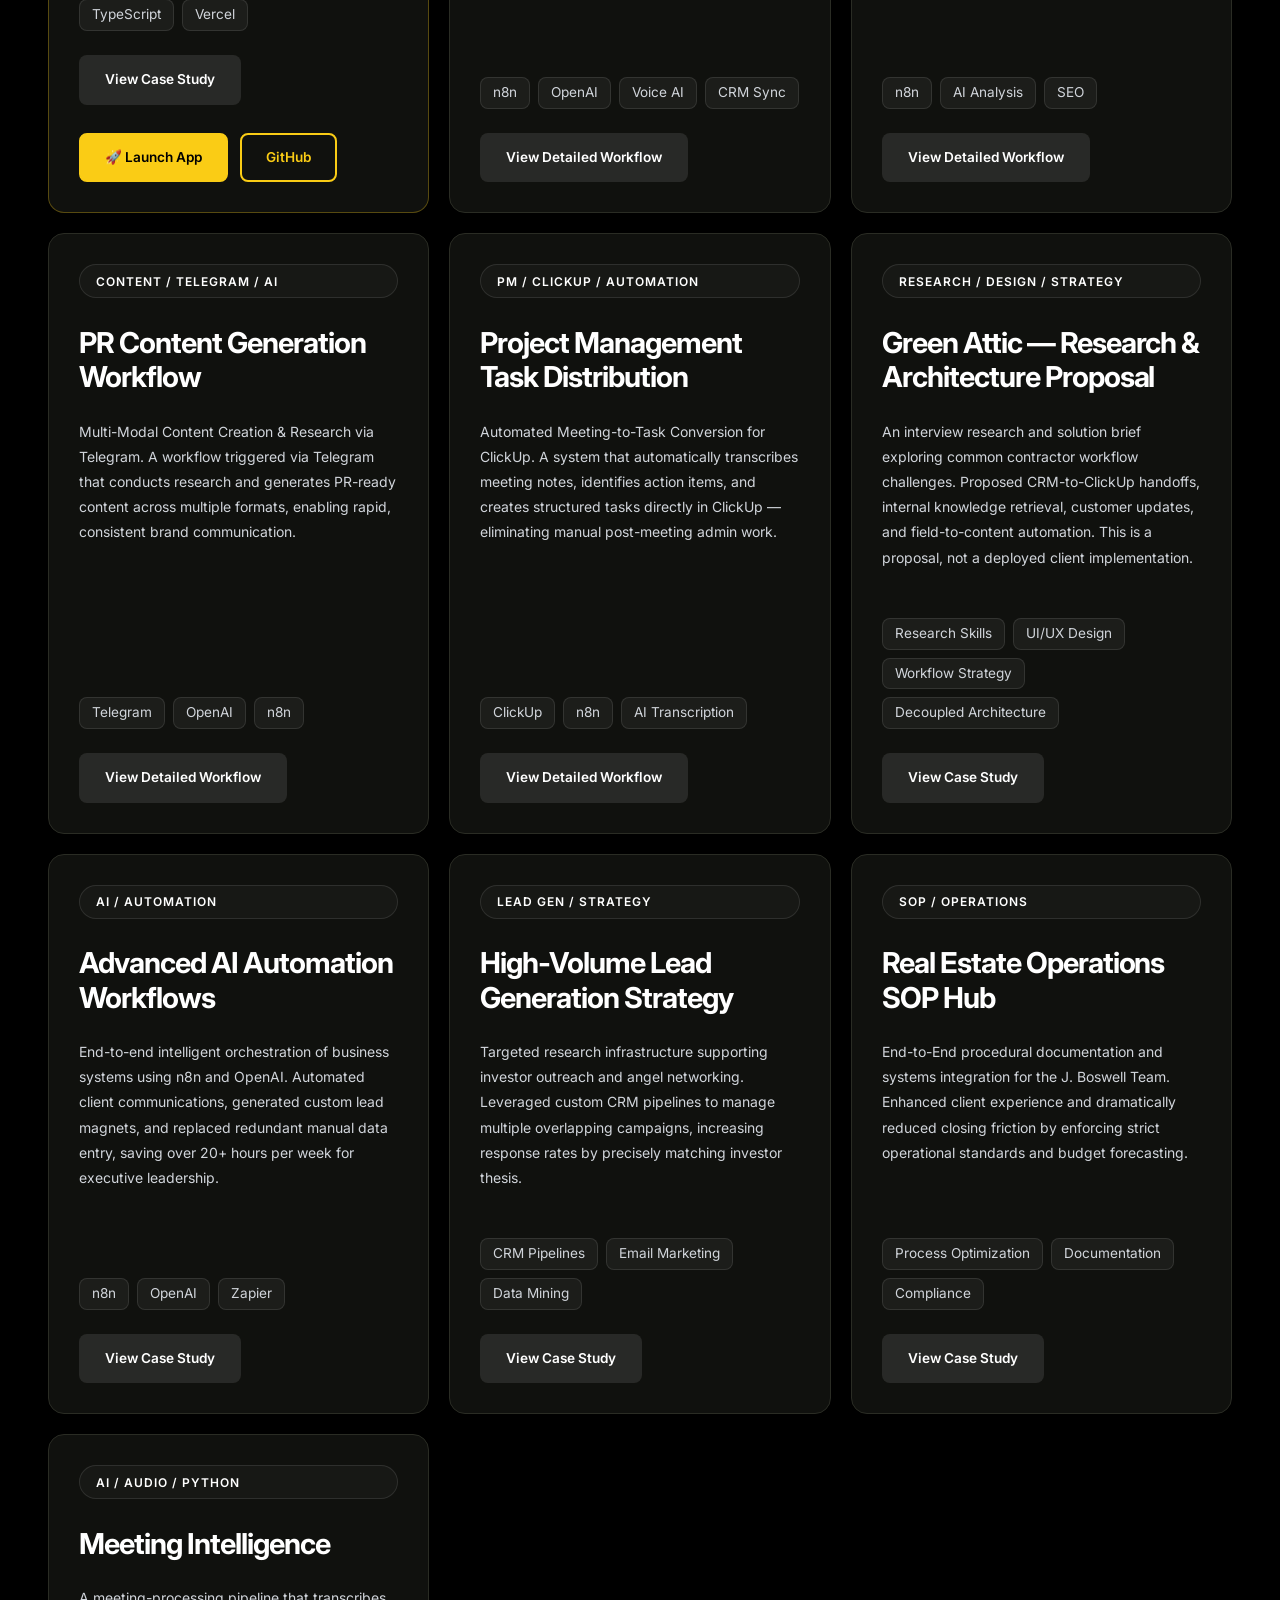
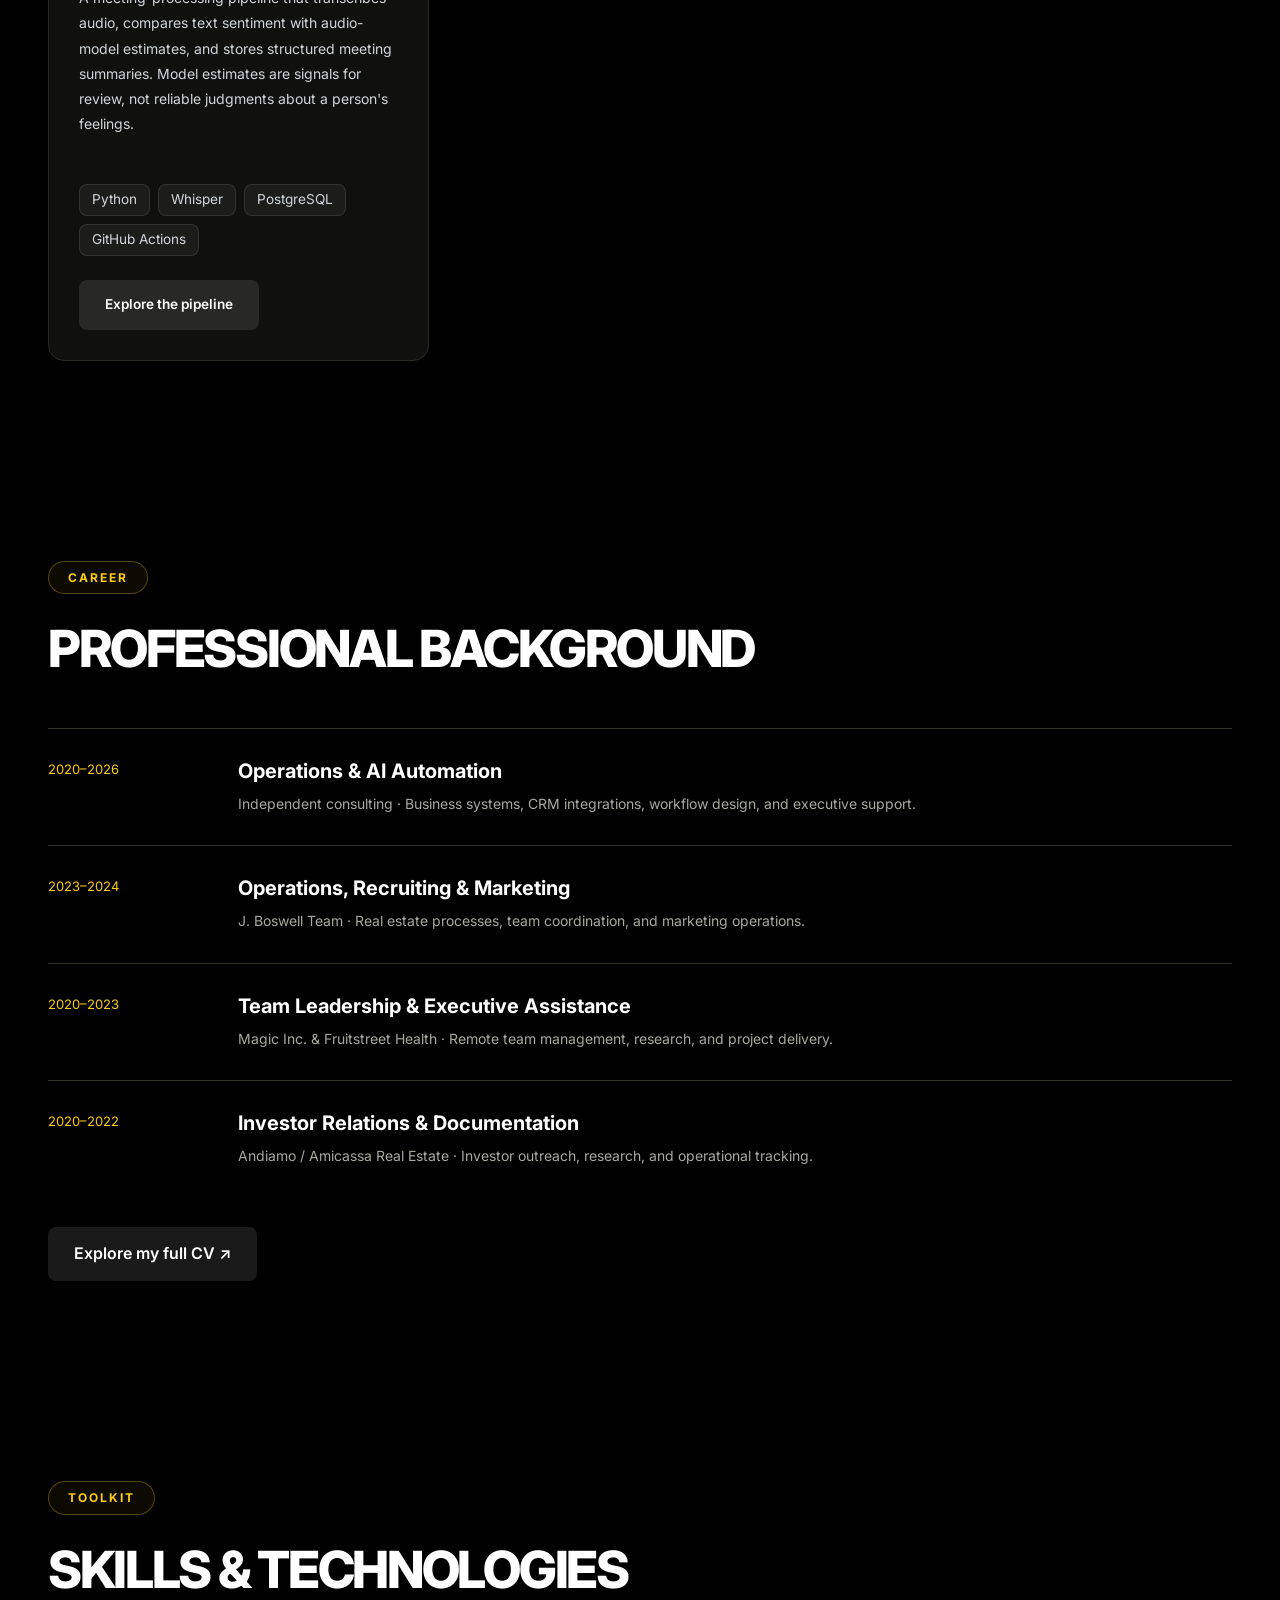
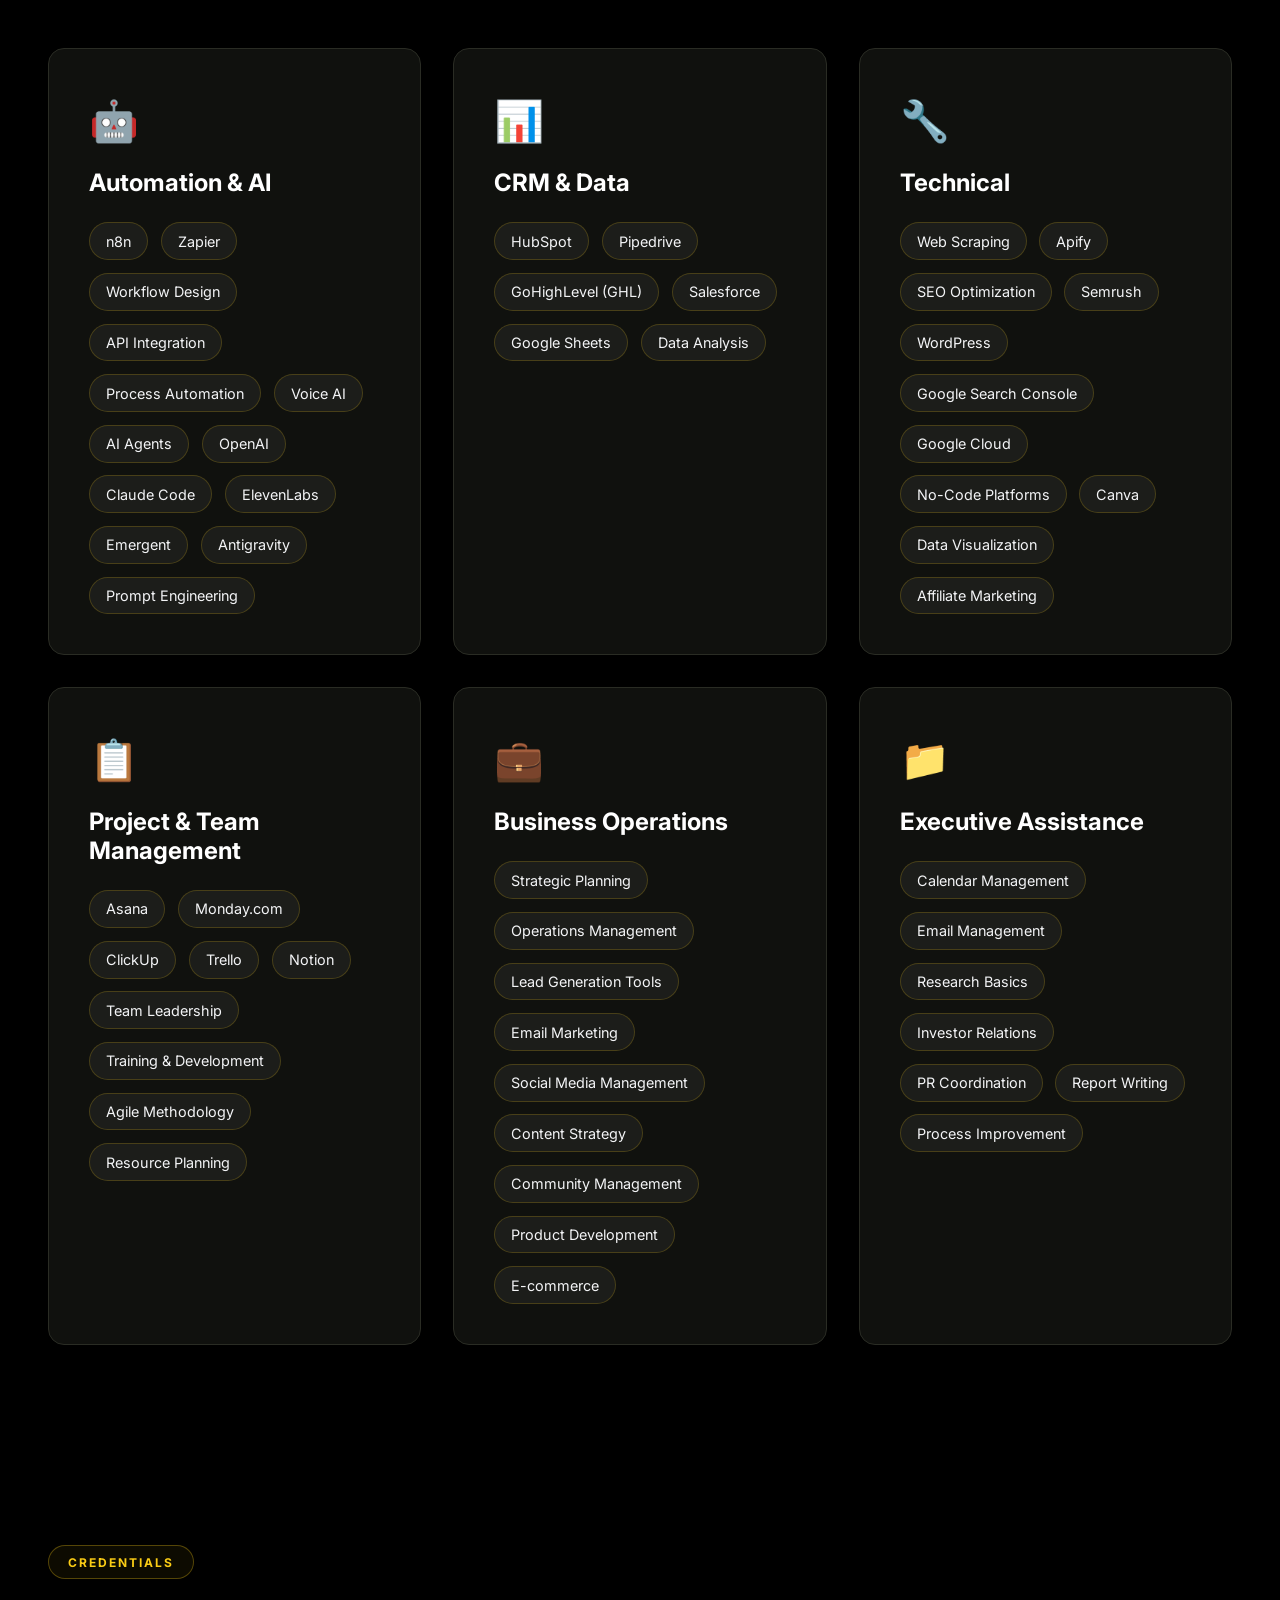
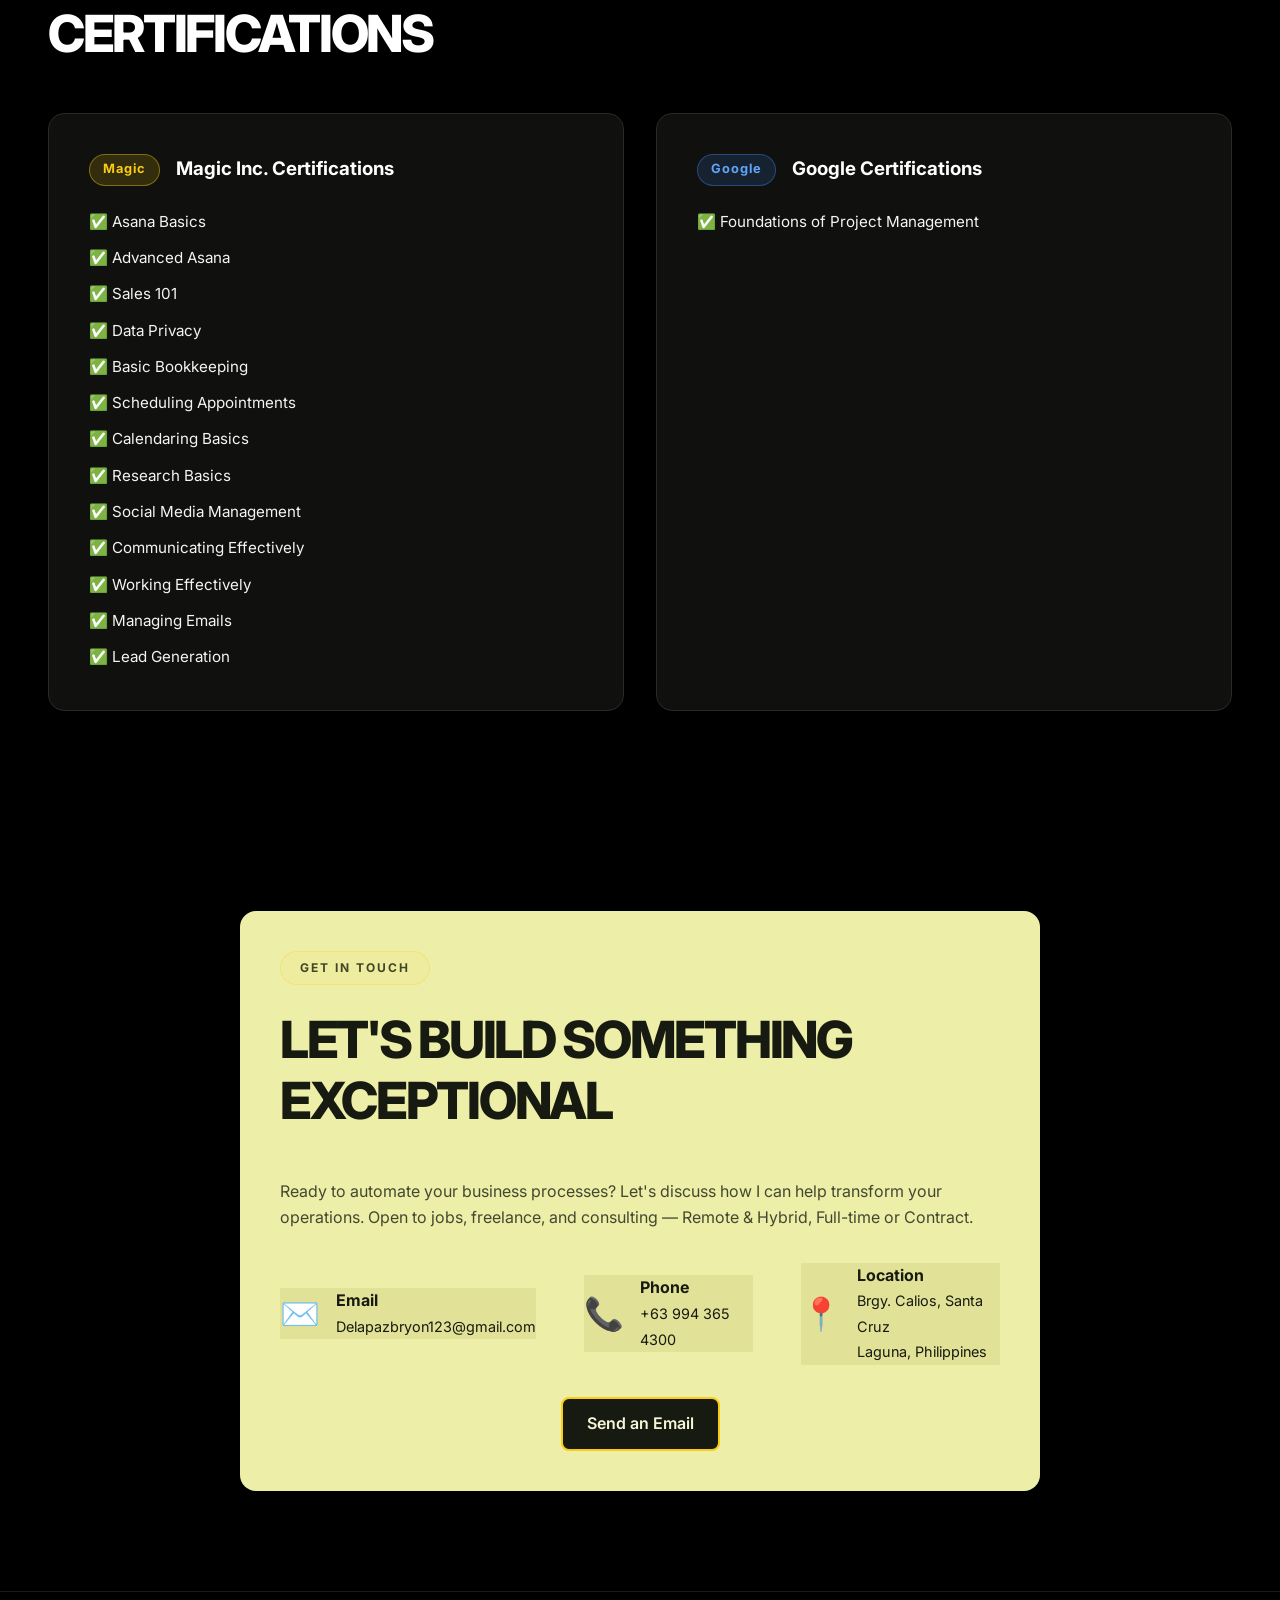
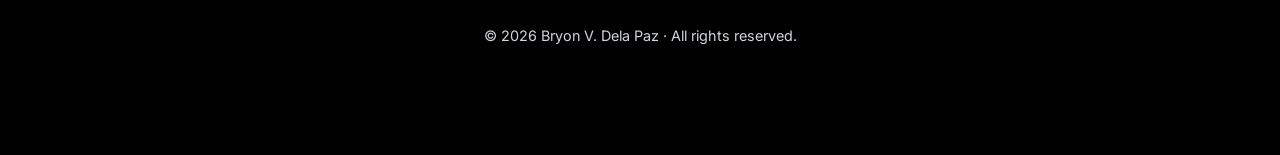
==== commit b2570939: "Refresh portfolio with interactive robot companion and project explorer" ====
--- a/index.html
+++ b/index.html
@@ -1,333 +1,322 @@
-<!DOCTYPE html>
-<html lang="en">
-
-<head>
-    <meta charset="UTF-8">
-    <meta name="viewport" content="width=device-width, initial-scale=1.0">
-    <meta name="description"
-        content="Bryon V. Dela Paz - Virtual/Executive Assistant, Operations & AI Automation Expert. Helping founders reclaim time through intelligent automation.">
-    <title>Bryon V. Dela Paz | Operations & AI Automation Expert</title>
-    <link href="https://fonts.googleapis.com/css2?family=Inter:wght@300;400;500;600;700;800&display=swap"
-        rel="stylesheet">
-    <link rel="stylesheet" href="styles.css">
-</head>
-
-<body>
-
-    <div class="bg-grid"></div>
-
-    <!-- Navbar -->
-    <nav id="navbar">
-        <div class="nav-content">
-            <a href="#home" class="logo" style="display:inline-flex;align-items:center;gap:0.6rem;text-decoration:none;">
-                <img src="Picture.png.avif" alt="Bryon V. Dela Paz" style="width:36px;height:36px;border-radius:50%;object-fit:cover;border:2px solid rgba(250,204,21,0.5);">
-            </a>
-            <ul class="nav-links">
-                <li><a href="#about">About</a></li>
-                <li><a href="#automations">Projects</a></li>
-                <li><a href="n8n-workflows.html">Workflows</a></li>
-                <li><a href="#experience">Experience</a></li>
-                <li><a href="#skills">Skills</a></li>
-                <li><a href="cv.html">CV</a></li>
-                <li><a href="#certifications">Certifications</a></li>
-                <li><a href="live-projects.html" class="btn-nav" style="background: var(--accent-yellow); color: #000;">⚡ Live Projects</a></li>
-                <li><a href="#contact" class="btn-nav">Contact</a></li>
-            </ul>
-            <button class="mobile-menu-btn" aria-label="Toggle menu">
-                <span class="bar"></span>
-                <span class="bar"></span>
-                <span class="bar"></span>
-            </button>
-        </div>
-    </nav>
-
-    <!-- Mobile Menu -->
-    <div class="mobile-menu">
-        <ul class="mobile-links">
-            <li><a href="#about">About</a></li>
-            <li><a href="#automations">Projects</a></li>
-            <li><a href="n8n-workflows.html">Workflows</a></li>
-            <li><a href="#experience">Experience</a></li>
-            <li><a href="#skills">Skills</a></li>
-            <li><a href="cv.html">CV</a></li>
-            <li><a href="#certifications">Certifications</a></li>
-            <li><a href="live-projects.html">⚡ Live Projects</a></li>
-            <li><a href="#contact">Contact</a></li>
-        </ul>
-    </div>
-
-    <main>
-        <!-- Hero Section -->
-        <section id="home" class="hero section-padding reveal">
-            <div class="hero-content">
-                <p class="eyebrow">Bryon V. Dela Paz</p>
-                <h1 class="hero-title">
-                    <span class="text-white">Scaling Your Business with</span>
-                    <span class="text-yellow"> AI &amp; Performance-Driven Strategies</span>
-                </h1>
-                <p class="hero-subtitle">
-                    Virtual/Executive Assistant &middot; Team Lead &middot; Investor Relations Executive &middot;
-                    Project Manager &middot; Business
-                    Owner. I build custom automation systems and manage operations for founders &mdash; helping them
-                    reclaim
-                    20+ hours a week and grow their bottom line.
-                </p>
-                <div class="hero-actions">
-                    <a href="mailto:Delapazbryon123@gmail.com" class="btn-primary">Get In Touch</a>
-                    <a href="#automations" class="btn-secondary">View My Work</a>
-                    <a href="cv.html" class="btn-outline">View / Print CV</a>
-                </div>
-            </div>
-            <div class="hero-image-wrap">
-                <canvas id="heroCanvas" class="hero-canvas" width="1280" height="720"></canvas>
-            </div>
-        </section>
-
-        <!-- About Me -->
-        <section id="about" class="about section-padding reveal">
-            <div class="section-header">
-                <span class="section-label">ABOUT ME</span>
-                <h2>Turning Complex Processes Into Simple Solutions</h2>
-            </div>
-
-            <div class="about-grid">
-                <div class="about-text glass-card glow-card">
-                    <p>
-                        I am a Virtual/Executive Assistant, Team Lead, Investor Relations Executive, Project Manager,
-                        and Business Owner with several years of experience across operations, automation, and freelance
-                        work. My background includes strong expertise in management, coordination, planning, research,
-                        lead generation, and support for daily operations and administrative functions.
-                    </p>
-                    <br>
-                    <p>
-                        I have a proven ability to lead and manage teams, communicate effectively with clients, and
-                        adapt quickly to evolving business needs. Highly organized and detail-oriented, I excel at
-                        prioritizing tasks, managing time efficiently, and ensuring seamless workflow execution.
-                    </p>
-                </div>
-
-                <div class="about-pillars">
-                    <div class="pillar glass-card hover-lift">
-                        <div class="pillar-icon">&#9889;</div>
-                        <h3>Automation Architect</h3>
-                        <p>Building flawless workflows in n8n, Zapier, and custom integrations that automate over 50% of
-                            repetitive tasks.</p>
-                    </div>
-                    <div class="pillar glass-card hover-lift">
-                        <div class="pillar-icon">&#128101;</div>
-                        <h3>Team Leadership</h3>
-                        <p>Recruiting, training and leading high-performing, cross-functional teams aligned with
-                            business goals.</p>
-                    </div>
-                    <div class="pillar glass-card hover-lift">
-                        <div class="pillar-icon">&#9881;&#65039;</div>
-                        <h3>Operations Expert</h3>
-                        <p>Directing up to 100 small-to-medium projects per month &mdash; refining internal processes and managing
-                            CRMs for
-                            scalable growth.</p>
-                    </div>
-                    <div class="pillar glass-card hover-lift">
-                        <div class="pillar-icon">&#129302;</div>
-                        <h3>AI Integration</h3>
-                        <p>Implementing practical AI &amp; Voice AI solutions to multiply output, reduce overhead, and
-                            drive
-                            efficiency.</p>
-                    </div>
-                </div>
-            </div>
-        </section>
-
-        <!-- Featured Work / Projects -->
-        <section id="automations" class="automations section-padding reveal">
-            <div class="section-header center">
-                <span class="section-label">FEATURED WORK</span>
-                <h2>Powerful Automations</h2>
-            </div>
-
-            <div id="dynamic-projects-grid" class="projects-grid">
-                <!-- Projects are now generated dynamically via script.js for easy updates! -->
-            </div>
-        </section>
-
-        <!-- Professional Experience Summary -->
-        <section id="experience" class="experience section-padding reveal active">
-            <div class="section-header center">
-                <span class="section-label">CAREER</span>
-                <h2>Professional Background</h2>
-            </div>
-
-            <div class="glass-card glow-card center" style="max-width: 800px; margin: 0 auto; padding: 4rem 2rem;">
-                <h3 style="font-size: 1.8rem; margin-bottom: 1rem; color: var(--text-white);">Extensive Background in Operations &amp; AI</h3>
-                <p style="font-size: 1.1rem; color: var(--text-main); margin-bottom: 2.5rem; line-height: 1.8;">
-                    From leading cross-functional teams at Magic Inc., orchestrating operations for the J. Boswell Real Estate Team, to currently consulting as an independent AI &amp; Operations Expert &mdash; I specialize in scaling businesses, driving efficiency, and architecting robust workflows.
-                </p>
-                <div class="hero-actions" style="justify-content: center;">
-                    <a href="cv.html" target="_blank" rel="noopener noreferrer" class="btn-primary" style="padding: 1rem 2rem; font-size: 1.1rem;">View Detailed CV (New Tab)</a>
-                </div>
-            </div>
-        </section>
-
-        <!-- Skills Section -->
-        <section id="skills" class="skills section-padding reveal">
-            <div class="section-header center">
-                <span class="section-label">TOOLKIT</span>
-                <h2>Skills &amp; Technologies</h2>
-            </div>
-
-            <div class="skills-grid">
-                <div class="skill-category glass-card glow-card">
-                    <div class="category-icon">&#129302;</div>
-                    <h3>Automation &amp; AI</h3>
-                    <div class="skill-tags">
-                        <span>n8n</span><span>Zapier</span><span>Workflow Design</span>
-                        <span>API Integration</span><span>Process Automation</span><span>Voice AI</span><span>AI Agents</span>
-                        <span>OpenAI GPT-4</span><span>Claude Code</span><span>ElevenLabs</span>
-                        <span>Emergent</span><span>Antigravity</span><span>Prompt Engineering</span>
-                    </div>
-                </div>
-
-                <div class="skill-category glass-card glow-card">
-                    <div class="category-icon">&#128202;</div>
-                    <h3>CRM &amp; Data</h3>
-                    <div class="skill-tags">
-                        <span>HubSpot</span><span>Pipedrive</span><span>GoHighLevel (GHL)</span><span>Salesforce</span>
-                        <span>Google Sheets</span><span>Data Analysis</span>
-                    </div>
-                </div>
-
-                <div class="skill-category glass-card glow-card">
-                    <div class="category-icon">&#128295;</div>
-                    <h3>Technical</h3>
-                    <div class="skill-tags">
-                        <span>Web Scraping</span><span>Apify</span><span>SEO Optimization</span><span>Semrush</span><span>WordPress</span>
-                        <span>Google Search Console</span><span>Google Cloud</span>
-                        <span>No-Code Platforms</span><span>Canva</span><span>Data Visualization</span><span>Affiliate Marketing</span>
-                    </div>
-                </div>
-
-                <div class="skill-category glass-card glow-card">
-                    <div class="category-icon">&#128203;</div>
-                    <h3>Project &amp; Team Management</h3>
-                    <div class="skill-tags">
-                        <span>Asana</span><span>Monday.com</span><span>ClickUp</span><span>Trello</span><span>Notion</span>
-                        <span>Team Leadership</span><span>Training &amp; Development</span><span>Agile
-                            Methodology</span>
-                        <span>Resource Planning</span>
-                    </div>
-                </div>
-
-                <div class="skill-category glass-card glow-card">
-                    <div class="category-icon">&#128188;</div>
-                    <h3>Business Operations</h3>
-                    <div class="skill-tags">
-                        <span>Strategic Planning</span><span>Operations Management</span><span>Lead Generation Tools</span>
-                        <span>Email Marketing</span><span>Social Media Management</span><span>Content Strategy</span>
-                        <span>Community Management</span><span>Product Development</span><span>E-commerce</span>
-                    </div>
-                </div>
-
-                <div class="skill-category glass-card glow-card">
-                    <div class="category-icon">&#128193;</div>
-                    <h3>Executive Assistance</h3>
-                    <div class="skill-tags">
-                        <span>Calendar Management</span><span>Email Management</span><span>Research Basics</span>
-                        <span>Investor Relations</span><span>PR Coordination</span><span>Report Writing</span>
-                        <span>Process Improvement</span>
-                    </div>
-                </div>
-            </div>
-        </section>
-
-        <!-- Certifications -->
-        <section id="certifications" class="certifications section-padding reveal">
-            <div class="section-header center">
-                <span class="section-label">CREDENTIALS</span>
-                <h2>Certifications</h2>
-            </div>
-
-            <div class="certs-grid">
-                <div class="cert-group glass-card glow-card">
-                    <div class="cert-issuer">
-                        <span class="cert-badge magic">Magic</span>
-                        <h3>Magic Inc. Certifications</h3>
-                    </div>
-                    <ul class="cert-list">
-                        <li>&#9989; Asana Basics</li>
-                        <li>&#9989; Calendaring Basics</li>
-                        <li>&#9989; Research Basics</li>
-                        <li>&#9989; Social Media Management</li>
-                        <li>&#9989; Communicating Effectively</li>
-                        <li>&#9989; Working Effectively</li>
-                        <li>&#9989; Managing Emails</li>
-                        <li>&#9989; Lead Generation</li>
-                    </ul>
-                </div>
-
-                <div class="cert-group glass-card glow-card">
-                    <div class="cert-issuer">
-                        <span class="cert-badge google">Google</span>
-                        <h3>Google Certifications</h3>
-                    </div>
-                    <ul class="cert-list">
-                        <li>&#9989; Foundations of Project Management</li>
-                    </ul>
-                </div>
-            </div>
-        </section>
-
-        <!-- Contact Section -->
-        <section id="contact" class="contact section-padding reveal">
-            <div class="contact-container glass-card outline">
-                <div class="section-header center">
-                    <span class="section-label">GET IN TOUCH</span>
-                    <h2>Let's Build Something Exceptional</h2>
-                    <p>Ready to automate your business processes? Let's discuss how I can help transform your
-                        operations. Open to jobs, freelance, and consulting &mdash; Remote &amp; Hybrid, Full-time or
-                        Contract.
-                    </p>
-                </div>
-
-                <div class="contact-info">
-                    <a href="mailto:Delapazbryon123@gmail.com" class="contact-item hover-lift">
-                        <span class="contact-icon">&#9993;&#65039;</span>
-                        <div>
-                            <span class="contact-title">Email</span>
-                            <span class="contact-detail">Delapazbryon123@gmail.com</span>
-                        </div>
-                    </a>
-
-                    <a href="tel:+639943654300" class="contact-item hover-lift">
-                        <span class="contact-icon">&#128222;</span>
-                        <div>
-                            <span class="contact-title">Phone</span>
-                            <span class="contact-detail">+63 994 365 4300</span>
-                        </div>
-                    </a>
-
-                    <div class="contact-item">
-                        <span class="contact-icon">&#128205;</span>
-                        <div>
-                            <span class="contact-title">Location</span>
-                            <span class="contact-detail">Brgy. Calios, Santa Cruz<br>Laguna, Philippines</span>
-                        </div>
-                    </div>
-                </div>
-
-                <div class="contact-actions">
-                    <a href="mailto:Delapazbryon123@gmail.com" class="btn-primary large">Send an Email</a>
-                </div>
-            </div>
-        </section>
-
-    </main>
-
-    <footer>
-        <div class="footer-content">
-            <p>&copy; <span id="year"></span> Bryon V. Dela Paz &middot; All rights reserved.</p>
-        </div>
-    </footer>
-
-    <script src="script.js"></script>
-</body>
-
+<!DOCTYPE html>
+<html lang="en">
+
+<head>
+    <meta charset="UTF-8">
+    <meta name="viewport" content="width=device-width, initial-scale=1.0">
+    <meta name="description"
+        content="Bryon V. Dela Paz - Virtual/Executive Assistant, Operations & AI Automation Expert. Helping founders reclaim time through intelligent automation.">
+    <title>Bryon V. Dela Paz | Operations & AI Automation Expert</title>
+    <link href="https://fonts.googleapis.com/css2?family=Inter:wght@300;400;500;600;700;800&display=swap"
+        rel="stylesheet">
+    <link rel="stylesheet" href="styles.css">
+<link rel="stylesheet" href="experience.css">
+</head>
+
+<body class="portfolio-home">
+
+    <div class="bg-grid"></div>
+
+    <!-- Navbar -->
+    <nav id="navbar">
+        <div class="nav-content">
+            <a href="#home" class="logo" style="display:inline-flex;align-items:center;gap:0.6rem;text-decoration:none;">
+                <img src="Picture.png.avif" alt="Bryon V. Dela Paz" style="width:36px;height:36px;border-radius:50%;object-fit:cover;border:2px solid rgba(250,204,21,0.5);">
+            </a>
+            <ul class="nav-links">
+                <li><a href="#about">About</a></li>
+                <li><a href="#automations">Projects</a></li>
+                <li><a href="n8n-workflows.html">Workflows</a></li>
+                <li><a href="#experience">Experience</a></li>
+                <li><a href="#skills">Skills</a></li>
+                <li><a href="cv.html">CV</a></li>
+                <li><a href="#certifications">Certifications</a></li>
+                <li><a href="live-projects.html" class="btn-nav" style="background: var(--accent-yellow); color: #000;">⚡ Live Projects</a></li>
+                <li><a href="#contact" class="btn-nav">Contact</a></li>
+            </ul>
+            <button class="mobile-menu-btn" aria-label="Toggle menu">
+                <span class="bar"></span>
+                <span class="bar"></span>
+                <span class="bar"></span>
+            </button>
+        </div>
+    </nav>
+
+    <!-- Mobile Menu -->
+    <div class="mobile-menu">
+        <ul class="mobile-links">
+            <li><a href="#about">About</a></li>
+            <li><a href="#automations">Projects</a></li>
+            <li><a href="n8n-workflows.html">Workflows</a></li>
+            <li><a href="#experience">Experience</a></li>
+            <li><a href="#skills">Skills</a></li>
+            <li><a href="cv.html">CV</a></li>
+            <li><a href="#certifications">Certifications</a></li>
+            <li><a href="live-projects.html">⚡ Live Projects</a></li>
+            <li><a href="#contact">Contact</a></li>
+        </ul>
+    </div>
+
+    <main>
+        <!-- Hero Section -->
+        <section id="home" class="hero section-padding reveal">
+            <div class="hero-content">
+                <p class="eyebrow">BRYON V. DELA PAZ <span> / </span> OPERATIONS + AI</p>
+                <h1 class="hero-title">
+                    <span class="text-white">Less busywork.</span>
+                    <span class="text-yellow"> More possibility.</span>
+                </h1>
+                <p class="hero-subtitle">I'm Bryon, an operations specialist and AI automation builder. I connect the tools, people, and processes that keep a business moving — so founders can focus on what comes next.</p>
+                <div class="hero-actions">
+                    <a href="mailto:Delapazbryon123@gmail.com" class="btn-primary">Get In Touch</a>
+                    <a href="#automations" class="btn-secondary">View My Work</a>
+                    <a href="cv.html" class="btn-outline">View / Print CV</a>
+                </div>
+            </div>
+            <div class="hero-image-wrap">
+                <div class="robot-stage"><span class="stage-label">YOUR CO-PILOT FOR THE TOUR</span><canvas id="heroCanvas" class="hero-canvas" width="1280" height="720" role="img" aria-label="Bryon's yellow robot companion"></canvas><p id="robot-caption">Big ideas. Little robot.</p><div class="robot-actions"><button type="button" data-robot-action="wave">Say hello ↗</button><button type="button" data-robot-action="dance">Dance break ✦</button><button type="button" data-robot-action="tour">Show me around ↓</button></div></div>
+            </div>
+        </section>
+
+        <!-- About Me -->
+        <section id="about" class="about section-padding reveal">
+            <div class="section-header">
+                <span class="section-label">ABOUT ME</span>
+                <h2>Turning Complex Processes Into Simple Solutions</h2>
+            </div>
+
+            <div class="about-grid">
+                <div class="about-text glass-card glow-card">
+                    <p>
+                        I am a Virtual/Executive Assistant, Team Lead, Investor Relations Executive, Project Manager,
+                        and Business Owner with several years of experience across operations, automation, and freelance
+                        work. My background includes strong expertise in management, coordination, planning, research,
+                        lead generation, and support for daily operations and administrative functions.
+                    </p>
+                    <br>
+                    <p>
+                        I have a proven ability to lead and manage teams, communicate effectively with clients, and
+                        adapt quickly to evolving business needs. Highly organized and detail-oriented, I excel at
+                        prioritizing tasks, managing time efficiently, and ensuring seamless workflow execution.
+                    </p>
+                </div>
+
+                <div class="about-pillars">
+                    <div class="pillar glass-card hover-lift">
+                        <div class="pillar-icon">&#9889;</div>
+                        <h3>Automation Architect</h3>
+                        <p>Building flawless workflows in n8n, Zapier, and custom integrations that automate over 50% of
+                            repetitive tasks.</p>
+                    </div>
+                    <div class="pillar glass-card hover-lift">
+                        <div class="pillar-icon">&#128101;</div>
+                        <h3>Team Leadership</h3>
+                        <p>Recruiting, training and leading high-performing, cross-functional teams aligned with
+                            business goals.</p>
+                    </div>
+                    <div class="pillar glass-card hover-lift">
+                        <div class="pillar-icon">&#9881;&#65039;</div>
+                        <h3>Operations Expert</h3>
+                        <p>Directing up to 100 small-to-medium projects per month &mdash; refining internal processes and managing
+                            CRMs for
+                            scalable growth.</p>
+                    </div>
+                    <div class="pillar glass-card hover-lift">
+                        <div class="pillar-icon">&#129302;</div>
+                        <h3>AI Integration</h3>
+                        <p>Implementing practical AI &amp; Voice AI solutions to multiply output, reduce overhead, and
+                            drive
+                            efficiency.</p>
+                    </div>
+                </div>
+            </div>
+        </section>
+
+        <!-- Featured Work / Projects -->
+        <section id="automations" class="automations section-padding reveal">
+            <div class="section-header center">
+                <span class="section-label">FEATURED WORK</span>
+                <h2>Good systems. Real work.</h2><p>Explore the automations, applications, and operations behind the work.</p>
+            </div>
+
+            <div class="project-controls" role="group" aria-label="Filter projects"><button type="button" data-filter="all" aria-pressed="true">All work</button><button type="button" data-filter="AI">AI &amp; automation</button><button type="button" data-filter="SEO">SEO &amp; content</button><button type="button" data-filter="Operations">Operations</button><label class="project-search">Find a project <input type="search" id="project-search" placeholder="Try ClickUp or voice AI"></label></div><p id="project-count" role="status"></p>
+            <div id="dynamic-projects-grid" class="projects-grid">
+                <!-- Projects are now generated dynamically via script.js for easy updates! -->
+            </div>
+        </section>
+
+        <!-- Professional Experience Summary -->
+        <section id="experience" class="experience section-padding reveal active">
+            <div class="section-header center">
+                <span class="section-label">CAREER</span>
+                <h2>Professional Background</h2>
+            </div>
+
+            <div class="career-list"><article><span>2020–2026</span><div><h3>Operations &amp; AI Automation</h3><p>Independent consulting · Business systems, CRM integrations, workflow design, and executive support.</p></div></article><article><span>2023–2024</span><div><h3>Operations, Recruiting &amp; Marketing</h3><p>J. Boswell Team · Real estate processes, team coordination, and marketing operations.</p></div></article><article><span>2020–2023</span><div><h3>Team Leadership &amp; Executive Assistance</h3><p>Magic Inc. &amp; Fruitstreet Health · Remote team management, research, and project delivery.</p></div></article><article><span>2020–2022</span><div><h3>Investor Relations &amp; Documentation</h3><p>Andiamo / Amicassa Real Estate · Investor outreach, research, and operational tracking.</p></div></article></div><a href="cv.html" class="btn-secondary">Explore my full CV ↗</a>
+        </section>
+
+        <!-- Skills Section -->
+        <section id="skills" class="skills section-padding reveal">
+            <div class="section-header center">
+                <span class="section-label">TOOLKIT</span>
+                <h2>Skills &amp; Technologies</h2>
+            </div>
+
+            <div class="skills-grid">
+                <div class="skill-category glass-card glow-card">
+                    <div class="category-icon">&#129302;</div>
+                    <h3>Automation &amp; AI</h3>
+                    <div class="skill-tags">
+                        <span>n8n</span><span>Zapier</span><span>Workflow Design</span>
+                        <span>API Integration</span><span>Process Automation</span><span>Voice AI</span><span>AI Agents</span>
+                        <span>OpenAI</span><span>Claude Code</span><span>ElevenLabs</span>
+                        <span>Emergent</span><span>Antigravity</span><span>Prompt Engineering</span>
+                    </div>
+                </div>
+
+                <div class="skill-category glass-card glow-card">
+                    <div class="category-icon">&#128202;</div>
+                    <h3>CRM &amp; Data</h3>
+                    <div class="skill-tags">
+                        <span>HubSpot</span><span>Pipedrive</span><span>GoHighLevel (GHL)</span><span>Salesforce</span>
+                        <span>Google Sheets</span><span>Data Analysis</span>
+                    </div>
+                </div>
+
+                <div class="skill-category glass-card glow-card">
+                    <div class="category-icon">&#128295;</div>
+                    <h3>Technical</h3>
+                    <div class="skill-tags">
+                        <span>Web Scraping</span><span>Apify</span><span>SEO Optimization</span><span>Semrush</span><span>WordPress</span>
+                        <span>Google Search Console</span><span>Google Cloud</span>
+                        <span>No-Code Platforms</span><span>Canva</span><span>Data Visualization</span><span>Affiliate Marketing</span>
+                    </div>
+                </div>
+
+                <div class="skill-category glass-card glow-card">
+                    <div class="category-icon">&#128203;</div>
+                    <h3>Project &amp; Team Management</h3>
+                    <div class="skill-tags">
+                        <span>Asana</span><span>Monday.com</span><span>ClickUp</span><span>Trello</span><span>Notion</span>
+                        <span>Team Leadership</span><span>Training &amp; Development</span><span>Agile
+                            Methodology</span>
+                        <span>Resource Planning</span>
+                    </div>
+                </div>
+
+                <div class="skill-category glass-card glow-card">
+                    <div class="category-icon">&#128188;</div>
+                    <h3>Business Operations</h3>
+                    <div class="skill-tags">
+                        <span>Strategic Planning</span><span>Operations Management</span><span>Lead Generation Tools</span>
+                        <span>Email Marketing</span><span>Social Media Management</span><span>Content Strategy</span>
+                        <span>Community Management</span><span>Product Development</span><span>E-commerce</span>
+                    </div>
+                </div>
+
+                <div class="skill-category glass-card glow-card">
+                    <div class="category-icon">&#128193;</div>
+                    <h3>Executive Assistance</h3>
+                    <div class="skill-tags">
+                        <span>Calendar Management</span><span>Email Management</span><span>Research Basics</span>
+                        <span>Investor Relations</span><span>PR Coordination</span><span>Report Writing</span>
+                        <span>Process Improvement</span>
+                    </div>
+                </div>
+            </div>
+        </section>
+
+        <!-- Certifications -->
+        <section id="certifications" class="certifications section-padding reveal">
+            <div class="section-header center">
+                <span class="section-label">CREDENTIALS</span>
+                <h2>Certifications</h2>
+            </div>
+
+            <div class="certs-grid">
+                <div class="cert-group glass-card glow-card">
+                    <div class="cert-issuer">
+                        <span class="cert-badge magic">Magic</span>
+                        <h3>Magic Inc. Certifications</h3>
+                    </div>
+                    <ul class="cert-list">
+                        <li>&#9989; Asana Basics</li><li>&#9989; Advanced Asana</li><li>&#9989; Sales 101</li><li>&#9989; Data Privacy</li><li>&#9989; Basic Bookkeeping</li><li>&#9989; Scheduling Appointments</li>
+                        <li>&#9989; Calendaring Basics</li>
+                        <li>&#9989; Research Basics</li>
+                        <li>&#9989; Social Media Management</li>
+                        <li>&#9989; Communicating Effectively</li>
+                        <li>&#9989; Working Effectively</li>
+                        <li>&#9989; Managing Emails</li>
+                        <li>&#9989; Lead Generation</li>
+                    </ul>
+                </div>
+
+                <div class="cert-group glass-card glow-card">
+                    <div class="cert-issuer">
+                        <span class="cert-badge google">Google</span>
+                        <h3>Google Certifications</h3>
+                    </div>
+                    <ul class="cert-list">
+                        <li>&#9989; Foundations of Project Management</li>
+                    </ul>
+                </div>
+            </div>
+        </section>
+
+        <!-- Contact Section -->
+        <section id="contact" class="contact section-padding reveal">
+            <div class="contact-container glass-card outline">
+                <div class="section-header center">
+                    <span class="section-label">GET IN TOUCH</span>
+                    <h2>Let's Build Something Exceptional</h2>
+                    <p>Ready to automate your business processes? Let's discuss how I can help transform your
+                        operations. Open to jobs, freelance, and consulting &mdash; Remote &amp; Hybrid, Full-time or
+                        Contract.
+                    </p>
+                </div>
+
+                <div class="contact-info">
+                    <a href="mailto:Delapazbryon123@gmail.com" class="contact-item hover-lift">
+                        <span class="contact-icon">&#9993;&#65039;</span>
+                        <div>
+                            <span class="contact-title">Email</span>
+                            <span class="contact-detail">Delapazbryon123@gmail.com</span>
+                        </div>
+                    </a>
+
+                    <a href="tel:+639943654300" class="contact-item hover-lift">
+                        <span class="contact-icon">&#128222;</span>
+                        <div>
+                            <span class="contact-title">Phone</span>
+                            <span class="contact-detail">+63 994 365 4300</span>
+                        </div>
+                    </a>
+
+                    <div class="contact-item">
+                        <span class="contact-icon">&#128205;</span>
+                        <div>
+                            <span class="contact-title">Location</span>
+                            <span class="contact-detail">Brgy. Calios, Santa Cruz<br>Laguna, Philippines</span>
+                        </div>
+                    </div>
+                </div>
+
+                <div class="contact-actions">
+                    <a href="mailto:Delapazbryon123@gmail.com" class="btn-primary large">Send an Email</a>
+                </div>
+            </div>
+        </section>
+
+    </main>
+
+    <footer>
+        <div class="footer-content">
+            <p>&copy; <span id="year"></span> Bryon V. Dela Paz &middot; All rights reserved.</p>
+        </div>
+    </footer>
+
+    <script src="script.js"></script>
+<script src="experience.js"></script>
+</body>
+
 </html>
--- a/experience.css
+++ b/experience.css
@@ -0,0 +1,10 @@
+:root{--ease-out:cubic-bezier(.23,1,.32,1);--ease-in-out:cubic-bezier(.77,0,.175,1);--transition:color 180ms ease,background-color 180ms ease,border-color 180ms ease,transform 200ms var(--ease-out)}
+body{padding-bottom:76px}button,input{font:inherit}button{cursor:pointer}a:focus-visible,button:focus-visible,input:focus-visible{outline:3px solid #facc15;outline-offset:5px}section[id]{scroll-margin-top:95px}.reveal{opacity:1;transform:none}.portfolio-home .bg-grid{opacity:.45}.portfolio-home .section-padding{max-width:1280px;padding:100px 48px}.portfolio-home .hero{display:grid;grid-template-columns:1.1fr 1fr;gap:20px;align-items:center;min-height:760px;padding-top:155px}.portfolio-home .hero-content{max-width:none}.portfolio-home .hero-title{font-size:clamp(3.2rem,6.7vw,6.4rem);line-height:1.03;letter-spacing:-.075em;margin:24px 0}.portfolio-home .hero-title span{display:block}.portfolio-home .hero-subtitle{font-size:17px;max-width:540px;line-height:1.8;color:#a7aaa9}.portfolio-home .eyebrow{font-size:11px;letter-spacing:.14em;color:#e3e4df}.eyebrow span{color:#facc15;margin:0 10px}.portfolio-home .hero-image-wrap{width:100%;max-width:none;margin:0;position:relative}.robot-stage{position:relative;text-align:center;background:#000;border:1px solid #292a23;border-radius:24px;padding:24px 12px;overflow:hidden}.stage-label{font-size:10px;letter-spacing:.18em;color:#8f938b}.portfolio-home .hero-canvas{display:block;width:145%;max-width:none;margin:0 -22.5%;height:auto;mix-blend-mode:screen}.robot-stage p{color:#f7e889;font-size:14px;margin:-15px 0 20px}.robot-actions{display:flex;justify-content:center;gap:8px;flex-wrap:wrap}.robot-actions button,.project-controls button{border:1px solid #36372e;background:#151610;color:#e9eadf;border-radius:999px;padding:10px 15px;font-size:12px;min-height:44px}.robot-actions button:active{transform:scale(.97)}.portfolio-home .section-header h2{font-size:clamp(2rem,4vw,3.4rem);letter-spacing:-.045em}.portfolio-home .section-header.center{text-align:left}.portfolio-home .glass-card{background:#10110e;border-color:#2a2c24;box-shadow:none;border-radius:16px}.portfolio-home .projects-grid{gap:20px}.portfolio-home .project-card{padding:30px}.portfolio-home .project-card h3{letter-spacing:-.035em}.portfolio-home .project-description{font-size:14px;line-height:1.8}.project-controls{display:flex;gap:8px;align-items:center;flex-wrap:wrap;margin:30px 0 15px}.project-controls button[aria-pressed=true]{background:#facc15;color:#111;border-color:#facc15}.project-search{margin-left:auto;font-size:11px;color:#a8ab9f;display:grid;gap:5px}.project-search input{background:#13140e;border:1px solid #393b30;color:white;border-radius:8px;padding:11px 14px;width:240px;max-width:100%;font-size:14px}#project-count{font-size:12px;color:#a6a99c;margin-bottom:20px}.project-card[hidden]{display:none}.career-list{margin-bottom:30px}.career-list article{display:grid;grid-template-columns:160px 1fr;gap:30px;border-top:1px solid #303127;padding:30px 0}.career-list article>span{font-size:13px;color:#facc15}.career-list h3{font-size:20px;margin-bottom:10px}.career-list p{color:#a7aa9e;font-size:14px}.portfolio-home .contact-container{background:#edeea7;color:#202217;border:0}.portfolio-home .contact-container h2,.portfolio-home .contact-container .contact-title,.portfolio-home .contact-container .contact-detail{color:#171a10}.portfolio-home .contact-container .section-label{color:#424628}.portfolio-home .contact-container .contact-item{background:#e1e298;border-color:#c1c379}.portfolio-home .contact-container .btn-primary{background:#171a10;color:#f5f6d8}.portfolio-home .contact-container p{color:#434831}
+.companion-rail{position:fixed;bottom:0;left:0;right:0;height:64px;background:rgba(12,13,9,.96);border-top:1px solid #303326;z-index:90;display:flex;align-items:center;padding:0 24px;gap:18px;color:#e3e6d7;font:12px/1.4 Inter,Arial,sans-serif}.companion-rail .rail-track{position:absolute;left:0;right:0;top:-3px;height:3px;pointer-events:none;background:#25291b}.rail-progress{height:100%;background:#facc15;transform-origin:left;transform:scaleX(0)}.companion-rail button{background:#1d2016;border:1px solid #424733;border-radius:999px;padding:8px 12px;color:#e6e9dc;font:inherit;min-height:36px}.companion-rail .rail-status{flex:1}.companion-rail .rail-label{color:#facc15;letter-spacing:.12em;font-size:10px}.robot-traveler{position:fixed;top:0;left:0;width:76px;height:94px;z-index:91;pointer-events:none;will-change:transform;transition:transform 240ms var(--ease-out)}.robot-traveler canvas{width:76px;height:94px;display:block;mix-blend-mode:screen}.robot-traveler .robot-body{width:76px;height:94px}.robot-traveler.parked{opacity:.75}.reading-progress{position:fixed;top:0;left:0;right:0;height:3px;background:#facc15;z-index:200;transform-origin:left;transform:scaleX(0)}.case-context{border:1px solid #35382b;border-left:3px solid #facc15;border-radius:12px;background:#11130d;padding:24px;margin:32px 0}.case-context h2{font-size:20px;margin:0 0 12px}.case-context p{color:#b8beaa;line-height:1.8}.case-context details{margin-top:16px}.case-context summary{cursor:pointer;color:#facc15;min-height:32px}.case-context a{text-decoration:underline}.skip-link{position:fixed;top:-80px;left:16px;z-index:300;background:#facc15;color:#000;padding:12px}.skip-link:focus{top:12px}
+@media(hover:hover) and (pointer:fine){.robot-actions button:hover,.project-controls button:hover{border-color:#facc15}.project-card:hover{transform:translateY(-3px)}}
+@media(max-width:850px){.portfolio-home .hero{grid-template-columns:1fr;padding-top:125px}.portfolio-home .section-padding{padding:65px 24px}.portfolio-home .hero-title{font-size:clamp(3.4rem,12vw,5rem)}.portfolio-home .hero-image-wrap{max-width:500px;margin:20px auto 0}.project-search{width:100%;margin:8px 0}.project-search input{width:100%}.career-list article{grid-template-columns:1fr;gap:12px}.companion-rail{padding:0 12px;gap:8px}.rail-label{display:none}.companion-rail .rail-status{font-size:11px;max-width:55%}.companion-rail button{padding:8px}.portfolio-home .nav-content{padding:0 20px}.portfolio-home .hero-actions{gap:10px}.portfolio-home .hero-actions a{font-size:13px}.portfolio-home .contact-container{padding:28px 18px}}
+@media(prefers-reduced-motion:reduce){html{scroll-behavior:auto!important}*,*::before,*::after{animation:none!important;transition:none!important}.robot-traveler{display:none}}
+body.motion-paused *{animation-play-state:paused!important}body.motion-paused .robot-traveler{transition:none}
+@media print{.companion-rail,.robot-traveler,.reading-progress,.robot-actions,.skip-link{display:none!important}body{padding-bottom:0}}
+.portfolio-home .hero{min-height:640px;padding-top:130px;padding-bottom:70px;align-items:center}.portfolio-home .hero-title{font-size:clamp(3rem,5.2vw,5rem);text-transform:none;letter-spacing:-.065em}.portfolio-home .hero-title .text-yellow{color:#facc15;-webkit-text-stroke:0}.portfolio-home .hero-content{transform:none}.portfolio-home .hero-subtitle{font-size:16px}.portfolio-home .hero-canvas{width:125%;margin:0 -12.5%}.portfolio-home .hero-image-wrap{transform:none}.portfolio-home .hero-title .text-white{color:white}
+@media(max-width:850px){.portfolio-home .hero{padding-top:105px}.portfolio-home .hero-title{font-size:clamp(3rem,10vw,4.5rem)}}
